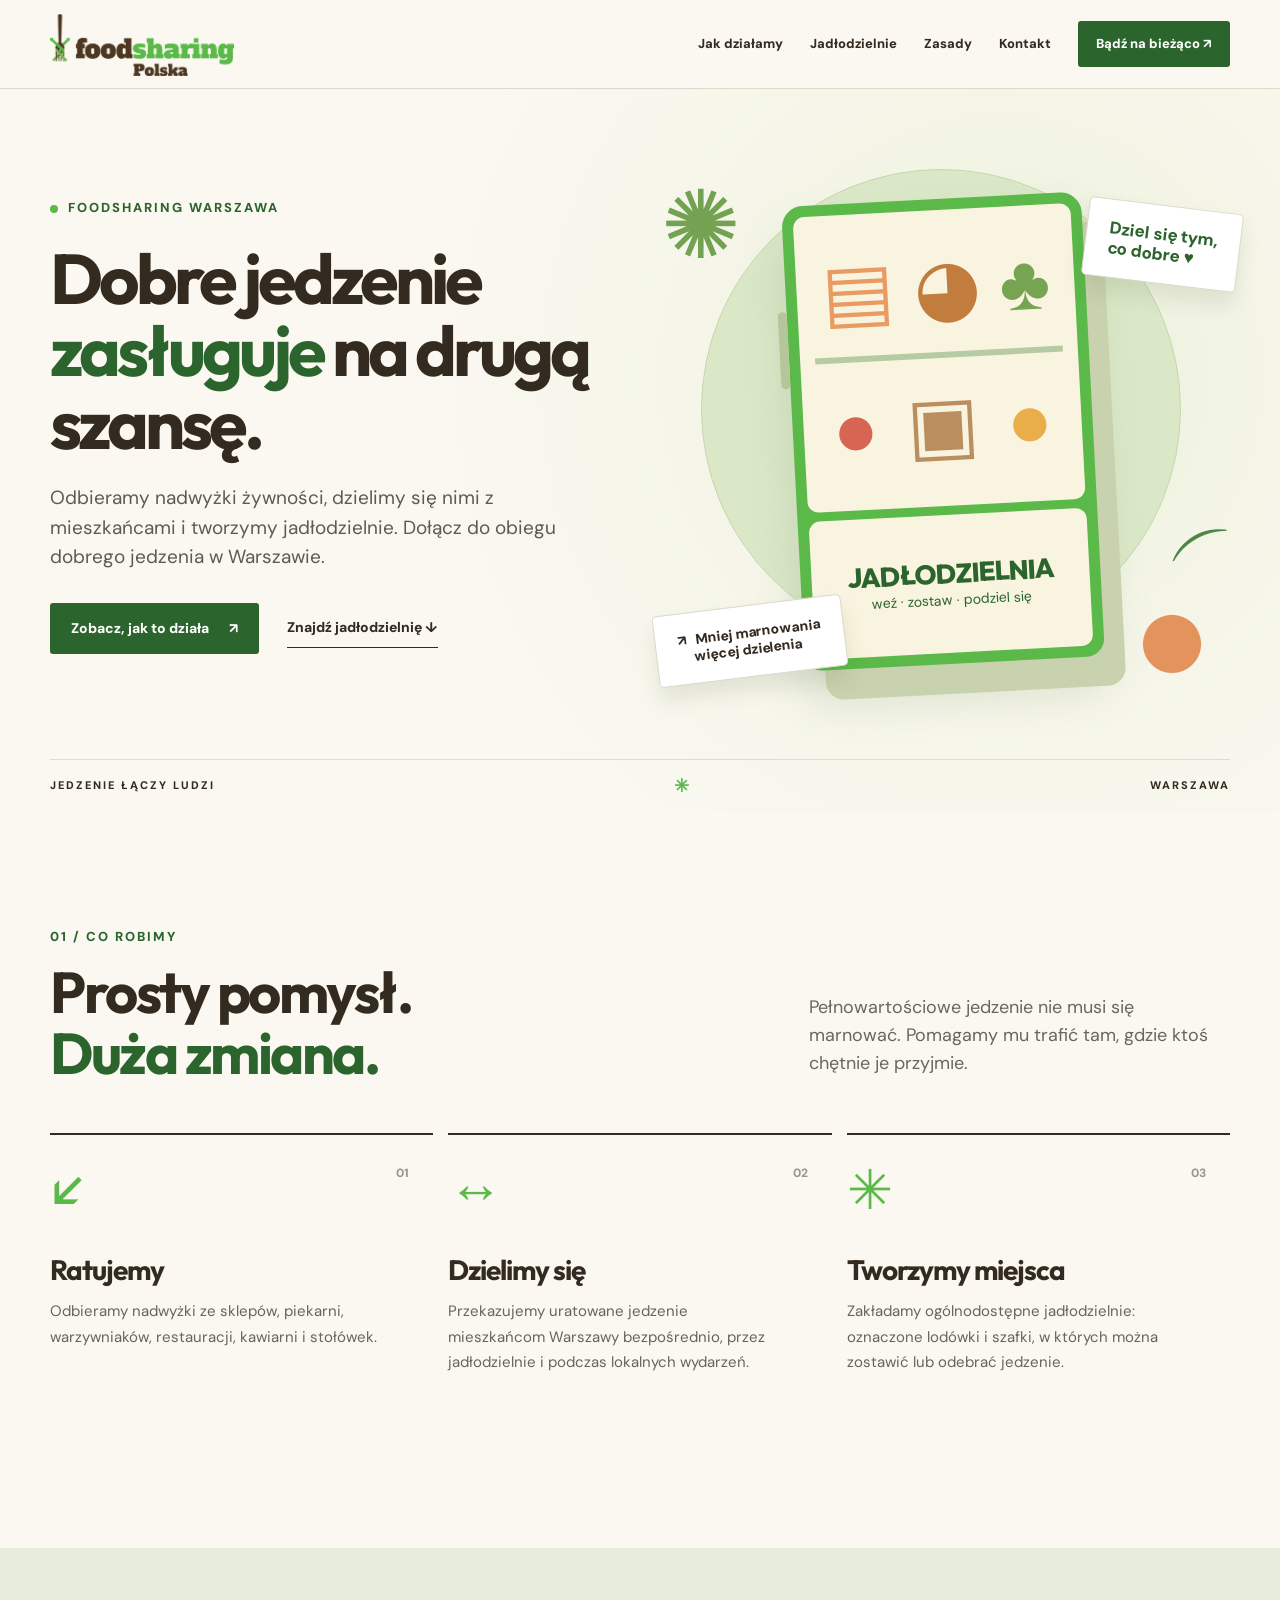
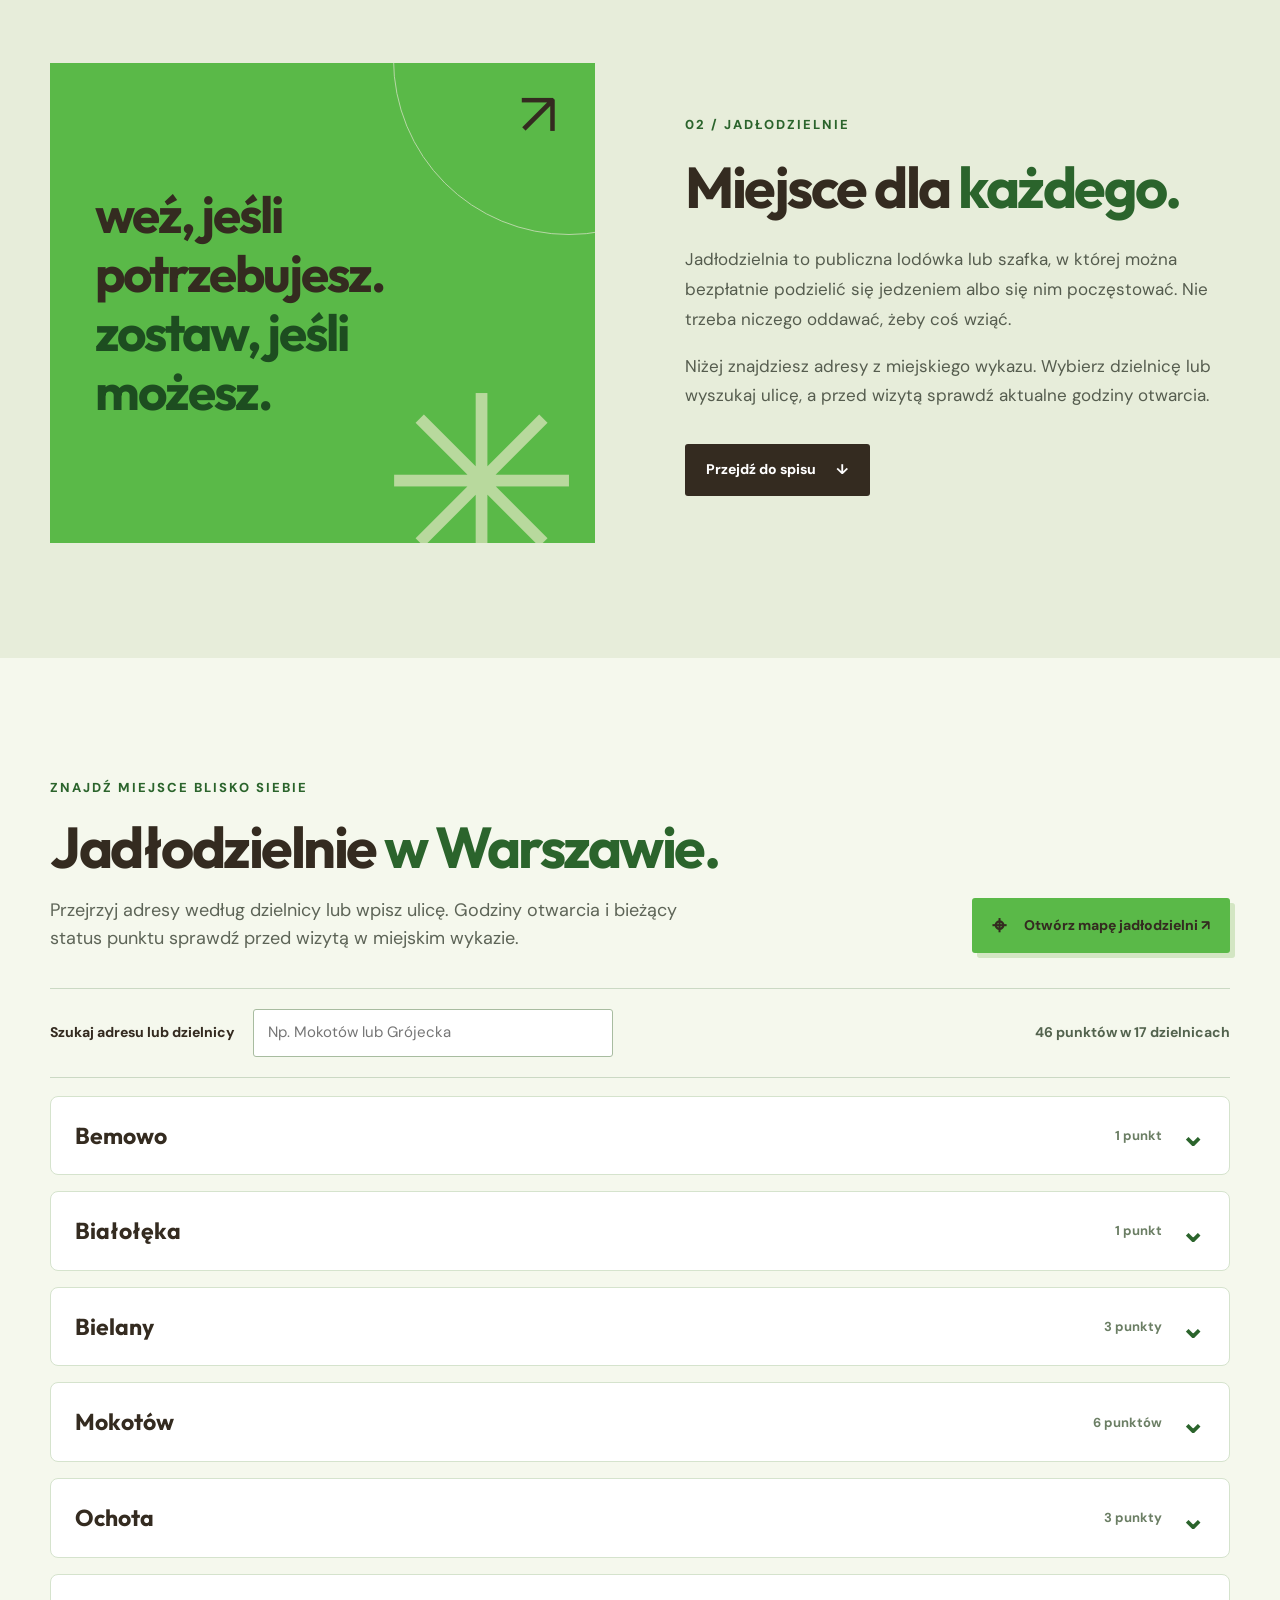
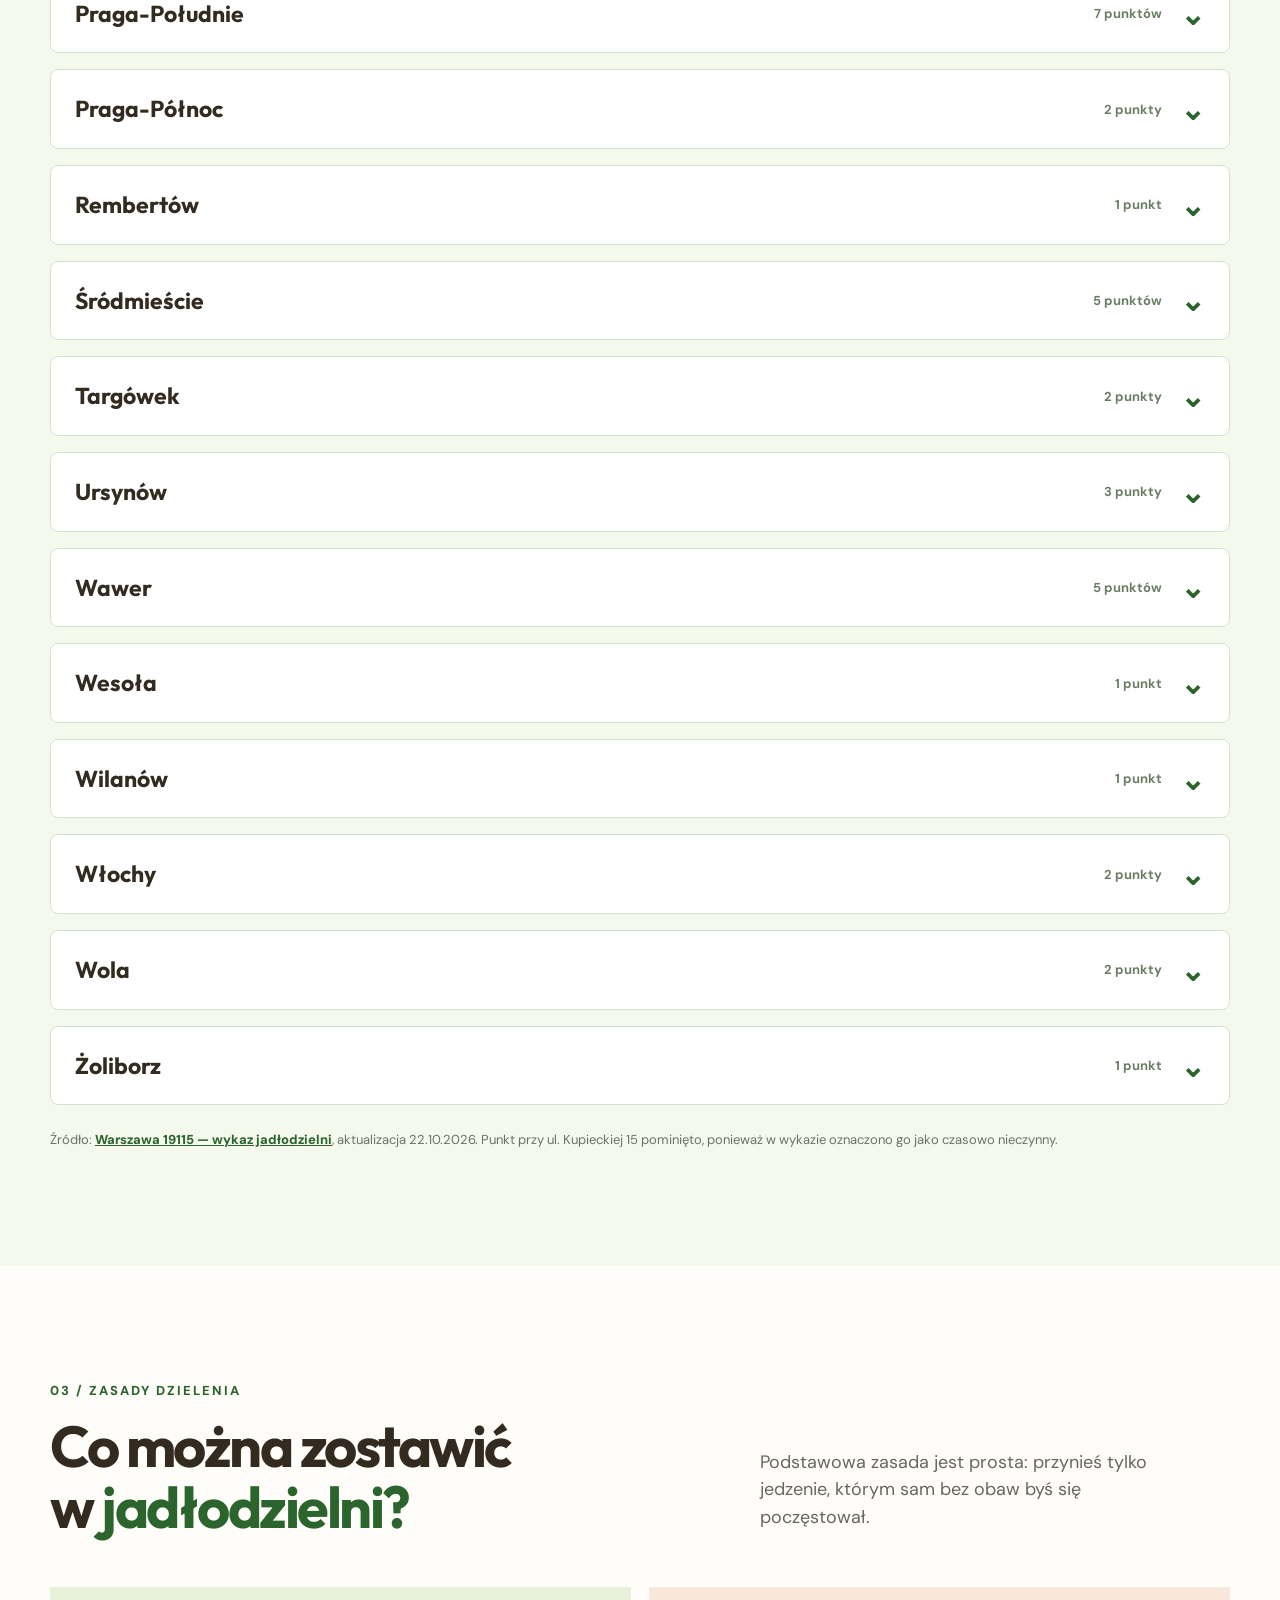
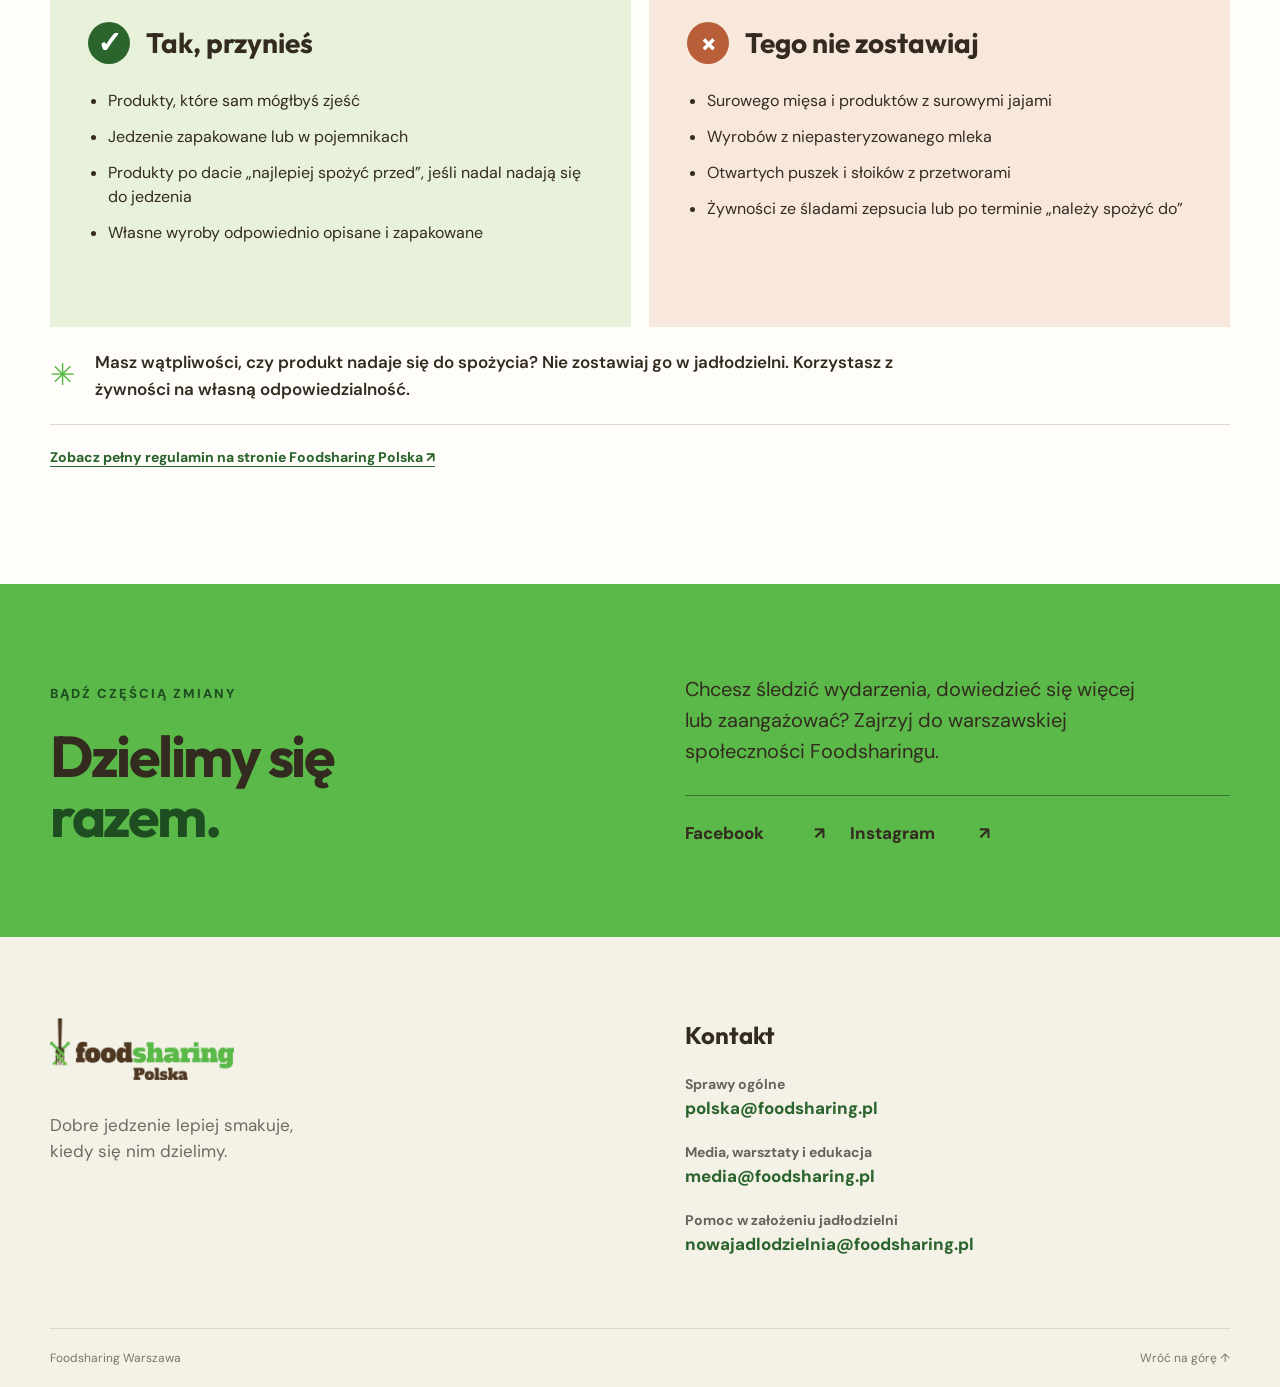
==== index.html @ d9046ffa "Link to foodsharing-only city map" ====
<!doctype html>
<html lang="pl">
<head>
  <meta charset="utf-8">
  <meta name="viewport" content="width=device-width, initial-scale=1">
  <meta name="theme-color" content="#faf8f1">
  <meta name="description" content="Foodsharing Warszawa — dzielimy się dobrym jedzeniem, ratujemy nadwyżki i tworzymy jadłodzielnie.">
  <title>Foodsharing Warszawa — dziel się jedzeniem</title>
  <link rel="icon" href="assets/foodsharing-polska.png" type="image/png">
  <link rel="stylesheet" href="styles.css">
  <script src="script.js" defer></script>
</head>
<body>
  <a class="skip" href="#main">Przejdź do treści</a>
  <header class="header" id="top"><div class="wrap header-inner">
    <a href="#top" class="brand" aria-label="Foodsharing Warszawa — początek strony"><img src="assets/foodsharing-polska.png" alt="Foodsharing Polska" width="184" height="63"></a>
    <button class="menu-toggle" aria-label="Otwórz menu" aria-controls="main-nav" aria-expanded="false"><span></span><span></span><span></span></button>
    <nav class="nav" id="main-nav" aria-label="Menu główne"><a href="#jak-dzialamy">Jak działamy</a><a href="#lista-jadlodzielni">Jadłodzielnie</a><a href="#zasady">Zasady</a><a href="#kontakt">Kontakt</a><a class="nav-social" href="https://www.facebook.com/FoodsharingWarszawa" target="_blank" rel="noopener noreferrer">Bądź na bieżąco ↗</a></nav>
  </div></header>
  <main id="main">
    <section class="hero"><div class="wrap hero-grid"><div class="hero-copy"><span class="eyebrow"><span class="dot"></span> Foodsharing Warszawa</span><h1>Dobre jedzenie <em>zasługuje</em> na drugą szansę.</h1><p>Odbieramy nadwyżki żywności, dzielimy się nimi z mieszkańcami i tworzymy jadłodzielnie. Dołącz do obiegu dobrego jedzenia w Warszawie.</p><div class="actions"><a class="btn btn-primary" href="#jak-dzialamy">Zobacz, jak to działa <span>↗</span></a><a class="text-link" href="#lista-jadlodzielni">Znajdź jadłodzielnię ↓</a></div></div>
      <div class="hero-visual" aria-hidden="true"><div class="halo"></div><div class="food apple">●<span>⌒</span></div><div class="food leaf">✺</div><div class="fridge"><div class="fridge-top"><div class="fridge-shelf"><span class="jar">▤</span><span class="bread">◕</span><span class="greens">♣</span></div><div class="fridge-shelf"><span class="fruit">●</span><span class="box">▣</span><span class="fruit orange">●</span></div></div><div class="fridge-bottom"><strong>JADŁODZIELNIA</strong><span>weź · zostaw · podziel się</span></div></div><div class="note note-one">Dziel się tym,<br>co dobre ♥</div><div class="note note-two">↗ &nbsp; Mniej marnowania<br>&nbsp;&nbsp;&nbsp;&nbsp; więcej dzielenia</div></div></div><div class="wrap hero-bar"><span>Jedzenie łączy ludzi</span><span>✳</span><span>Warszawa</span></div></section>

    <section class="section how" id="jak-dzialamy"><div class="wrap"><div class="section-intro"><span class="label">01 / Co robimy</span><h2>Prosty pomysł.<br><em>Duża zmiana.</em></h2><p>Pełnowartościowe jedzenie nie musi się marnować. Pomagamy mu trafić tam, gdzie ktoś chętnie je przyjmie.</p></div><div class="steps"><article class="step"><span class="step-symbol">↙</span><span class="step-index">01</span><h3>Ratujemy</h3><p>Odbieramy nadwyżki ze sklepów, piekarni, warzywniaków, restauracji, kawiarni i stołówek.</p></article><article class="step"><span class="step-symbol">↔</span><span class="step-index">02</span><h3>Dzielimy się</h3><p>Przekazujemy uratowane jedzenie mieszkańcom Warszawy bezpośrednio, przez jadłodzielnie i podczas lokalnych wydarzeń.</p></article><article class="step"><span class="step-symbol">✳</span><span class="step-index">03</span><h3>Tworzymy miejsca</h3><p>Zakładamy ogólnodostępne jadłodzielnie: oznaczone lodówki i szafki, w których można zostawić lub odebrać jedzenie.</p></article></div></div></section>

    <section class="section places" id="jadlodzielnie"><div class="wrap places-grid"><div class="places-art"><span class="places-arrow">↗</span><strong>weź, jeśli<br>potrzebujesz.<br><em>zostaw, jeśli<br>możesz.</em></strong><span class="places-star">✳</span></div><div class="places-copy"><span class="label">02 / Jadłodzielnie</span><h2>Miejsce dla <em>każdego.</em></h2><p>Jadłodzielnia to publiczna lodówka lub szafka, w której można bezpłatnie podzielić się jedzeniem albo się nim poczęstować. Nie trzeba niczego oddawać, żeby coś wziąć.</p><p>Niżej znajdziesz adresy z miejskiego wykazu. Wybierz dzielnicę lub wyszukaj ulicę, a przed wizytą sprawdź aktualne godziny otwarcia.</p><a class="btn btn-dark" href="#lista-jadlodzielni">Przejdź do spisu <span>↓</span></a></div></div></section>

    <section class="section directory" id="lista-jadlodzielni" aria-labelledby="directory-title"><div class="wrap">
      <div class="directory-header"><div><span class="label">Znajdź miejsce blisko siebie</span><h2 id="directory-title">Jadłodzielnie <em>w Warszawie.</em></h2><p>Przejrzyj adresy według dzielnicy lub wpisz ulicę. Godziny otwarcia i bieżący status punktu sprawdź przed wizytą w miejskim wykazie.</p></div><a class="map-button" href="https://mapa.um.warszawa.pl/mapa/7848b568-32c7-4ee6-97d4-949eebce00ff?p=true" target="_blank" rel="noopener noreferrer"><span aria-hidden="true">⌖</span> Otwórz mapę jadłodzielni ↗</a></div>
      <div class="directory-controls"><label for="place-search">Szukaj adresu lub dzielnicy</label><input id="place-search" type="search" placeholder="Np. Mokotów lub Grójecka" autocomplete="off"><span id="place-count" role="status">46 punktów w 17 dzielnicach</span></div>
      <div class="districts"><details class="district" data-district="Bemowo"><summary><span>Bemowo</span><span class="district-count">1 punkt</span><span class="district-chevron" aria-hidden="true">⌄</span></summary><ul class="address-list"><li class="address-item" data-search="bemowo ul. rozłogi 18"><span>ul. Rozłogi 18</span><a href="https://www.google.com/maps/search/?api=1&amp;query=ul.%20Roz%C5%82ogi%2018%2C%20Warszawa" target="_blank" rel="noopener noreferrer" aria-label="Pokaż w mapach: ul. Rozłogi 18, Warszawa">Trasa ↗</a></li></ul></details><details class="district" data-district="Białołęka"><summary><span>Białołęka</span><span class="district-count">1 punkt</span><span class="district-chevron" aria-hidden="true">⌄</span></summary><ul class="address-list"><li class="address-item" data-search="białołęka ul. porajów 1"><span>ul. Porajów 1</span><a href="https://www.google.com/maps/search/?api=1&amp;query=ul.%20Poraj%C3%B3w%201%2C%20Warszawa" target="_blank" rel="noopener noreferrer" aria-label="Pokaż w mapach: ul. Porajów 1, Warszawa">Trasa ↗</a></li></ul></details><details class="district" data-district="Bielany"><summary><span>Bielany</span><span class="district-count">3 punkty</span><span class="district-chevron" aria-hidden="true">⌄</span></summary><ul class="address-list"><li class="address-item" data-search="bielany ul. s. przybyszewskiego 80/82"><span>ul. S. Przybyszewskiego 80/82</span><a href="https://www.google.com/maps/search/?api=1&amp;query=ul.%20S.%20Przybyszewskiego%2080/82%2C%20Warszawa" target="_blank" rel="noopener noreferrer" aria-label="Pokaż w mapach: ul. S. Przybyszewskiego 80/82, Warszawa">Trasa ↗</a></li><li class="address-item" data-search="bielany ul. j. conrada 6"><span>ul. J. Conrada 6</span><a href="https://www.google.com/maps/search/?api=1&amp;query=ul.%20J.%20Conrada%206%2C%20Warszawa" target="_blank" rel="noopener noreferrer" aria-label="Pokaż w mapach: ul. J. Conrada 6, Warszawa">Trasa ↗</a></li><li class="address-item" data-search="bielany ul. wolumen 3"><span>ul. Wolumen 3</span><a href="https://www.google.com/maps/search/?api=1&amp;query=ul.%20Wolumen%203%2C%20Warszawa" target="_blank" rel="noopener noreferrer" aria-label="Pokaż w mapach: ul. Wolumen 3, Warszawa">Trasa ↗</a></li></ul></details><details class="district" data-district="Mokotów"><summary><span>Mokotów</span><span class="district-count">6 punktów</span><span class="district-chevron" aria-hidden="true">⌄</span></summary><ul class="address-list"><li class="address-item" data-search="mokotów ul. j.p. woronicza 44a"><span>ul. J.P. Woronicza 44a</span><a href="https://www.google.com/maps/search/?api=1&amp;query=ul.%20J.P.%20Woronicza%2044a%2C%20Warszawa" target="_blank" rel="noopener noreferrer" aria-label="Pokaż w mapach: ul. J.P. Woronicza 44a, Warszawa">Trasa ↗</a></li><li class="address-item" data-search="mokotów al. lotników 1"><span>Al. Lotników 1</span><a href="https://www.google.com/maps/search/?api=1&amp;query=Al.%20Lotnik%C3%B3w%201%2C%20Warszawa" target="_blank" rel="noopener noreferrer" aria-label="Pokaż w mapach: Al. Lotników 1, Warszawa">Trasa ↗</a></li><li class="address-item" data-search="mokotów ul. czarnomorska 11"><span>ul. Czarnomorska 11</span><a href="https://www.google.com/maps/search/?api=1&amp;query=ul.%20Czarnomorska%2011%2C%20Warszawa" target="_blank" rel="noopener noreferrer" aria-label="Pokaż w mapach: ul. Czarnomorska 11, Warszawa">Trasa ↗</a></li><li class="address-item" data-search="mokotów ul. barcelońska 1"><span>ul. Barcelońska 1</span><a href="https://www.google.com/maps/search/?api=1&amp;query=ul.%20Barcelo%C5%84ska%201%2C%20Warszawa" target="_blank" rel="noopener noreferrer" aria-label="Pokaż w mapach: ul. Barcelońska 1, Warszawa">Trasa ↗</a></li><li class="address-item" data-search="mokotów ul. puławska 20 / narbutta 2"><span>ul. Puławska 20 / Narbutta 2</span><a href="https://www.google.com/maps/search/?api=1&amp;query=ul.%20Pu%C5%82awska%2020%20/%20Narbutta%202%2C%20Warszawa" target="_blank" rel="noopener noreferrer" aria-label="Pokaż w mapach: ul. Puławska 20 / Narbutta 2, Warszawa">Trasa ↗</a></li><li class="address-item" data-search="mokotów ul. czerniakowska 73/79"><span>ul. Czerniakowska 73/79</span><a href="https://www.google.com/maps/search/?api=1&amp;query=ul.%20Czerniakowska%2073/79%2C%20Warszawa" target="_blank" rel="noopener noreferrer" aria-label="Pokaż w mapach: ul. Czerniakowska 73/79, Warszawa">Trasa ↗</a></li></ul></details><details class="district" data-district="Ochota"><summary><span>Ochota</span><span class="district-count">3 punkty</span><span class="district-chevron" aria-hidden="true">⌄</span></summary><ul class="address-list"><li class="address-item" data-search="ochota ul. powstańców wielkopolskich 17"><span>ul. Powstańców Wielkopolskich 17</span><a href="https://www.google.com/maps/search/?api=1&amp;query=ul.%20Powsta%C5%84c%C3%B3w%20Wielkopolskich%2017%2C%20Warszawa" target="_blank" rel="noopener noreferrer" aria-label="Pokaż w mapach: ul. Powstańców Wielkopolskich 17, Warszawa">Trasa ↗</a></li><li class="address-item" data-search="ochota ul. grójecka 97"><span>ul. Grójecka 97</span><a href="https://www.google.com/maps/search/?api=1&amp;query=ul.%20Gr%C3%B3jecka%2097%2C%20Warszawa" target="_blank" rel="noopener noreferrer" aria-label="Pokaż w mapach: ul. Grójecka 97, Warszawa">Trasa ↗</a></li><li class="address-item" data-search="ochota ul. banacha 2d"><span>ul. Banacha 2D</span><a href="https://www.google.com/maps/search/?api=1&amp;query=ul.%20Banacha%202D%2C%20Warszawa" target="_blank" rel="noopener noreferrer" aria-label="Pokaż w mapach: ul. Banacha 2D, Warszawa">Trasa ↗</a></li></ul></details><details class="district" data-district="Praga-Południe"><summary><span>Praga-Południe</span><span class="district-count">7 punktów</span><span class="district-chevron" aria-hidden="true">⌄</span></summary><ul class="address-list"><li class="address-item" data-search="praga-południe ul. zakopiańska 21"><span>ul. Zakopiańska 21</span><a href="https://www.google.com/maps/search/?api=1&amp;query=ul.%20Zakopia%C5%84ska%2021%2C%20Warszawa" target="_blank" rel="noopener noreferrer" aria-label="Pokaż w mapach: ul. Zakopiańska 21, Warszawa">Trasa ↗</a></li><li class="address-item" data-search="praga-południe ul. m. paca 40"><span>ul. M. Paca 40</span><a href="https://www.google.com/maps/search/?api=1&amp;query=ul.%20M.%20Paca%2040%2C%20Warszawa" target="_blank" rel="noopener noreferrer" aria-label="Pokaż w mapach: ul. M. Paca 40, Warszawa">Trasa ↗</a></li><li class="address-item" data-search="praga-południe ul. wiatraczna 11"><span>ul. Wiatraczna 11</span><a href="https://www.google.com/maps/search/?api=1&amp;query=ul.%20Wiatraczna%2011%2C%20Warszawa" target="_blank" rel="noopener noreferrer" aria-label="Pokaż w mapach: ul. Wiatraczna 11, Warszawa">Trasa ↗</a></li><li class="address-item" data-search="praga-południe ul. berezyńska 27"><span>ul. Berezyńska 27</span><a href="https://www.google.com/maps/search/?api=1&amp;query=ul.%20Berezy%C5%84ska%2027%2C%20Warszawa" target="_blank" rel="noopener noreferrer" aria-label="Pokaż w mapach: ul. Berezyńska 27, Warszawa">Trasa ↗</a></li><li class="address-item" data-search="praga-południe ul. chodakowska 19/31"><span>ul. Chodakowska 19/31</span><a href="https://www.google.com/maps/search/?api=1&amp;query=ul.%20Chodakowska%2019/31%2C%20Warszawa" target="_blank" rel="noopener noreferrer" aria-label="Pokaż w mapach: ul. Chodakowska 19/31, Warszawa">Trasa ↗</a></li><li class="address-item" data-search="praga-południe ul. osowska 81"><span>ul. Osowska 81</span><a href="https://www.google.com/maps/search/?api=1&amp;query=ul.%20Osowska%2081%2C%20Warszawa" target="_blank" rel="noopener noreferrer" aria-label="Pokaż w mapach: ul. Osowska 81, Warszawa">Trasa ↗</a></li><li class="address-item" data-search="praga-południe ul. siennicka 26"><span>ul. Siennicka 26</span><a href="https://www.google.com/maps/search/?api=1&amp;query=ul.%20Siennicka%2026%2C%20Warszawa" target="_blank" rel="noopener noreferrer" aria-label="Pokaż w mapach: ul. Siennicka 26, Warszawa">Trasa ↗</a></li></ul></details><details class="district" data-district="Praga-Północ"><summary><span>Praga-Północ</span><span class="district-count">2 punkty</span><span class="district-chevron" aria-hidden="true">⌄</span></summary><ul class="address-list"><li class="address-item" data-search="praga-północ ul. szwedzka 4"><span>ul. Szwedzka 4</span><a href="https://www.google.com/maps/search/?api=1&amp;query=ul.%20Szwedzka%204%2C%20Warszawa" target="_blank" rel="noopener noreferrer" aria-label="Pokaż w mapach: ul. Szwedzka 4, Warszawa">Trasa ↗</a></li><li class="address-item" data-search="praga-północ ul. j. sierakowskiego 4"><span>ul. J. Sierakowskiego 4</span><a href="https://www.google.com/maps/search/?api=1&amp;query=ul.%20J.%20Sierakowskiego%204%2C%20Warszawa" target="_blank" rel="noopener noreferrer" aria-label="Pokaż w mapach: ul. J. Sierakowskiego 4, Warszawa">Trasa ↗</a></li></ul></details><details class="district" data-district="Rembertów"><summary><span>Rembertów</span><span class="district-count">1 punkt</span><span class="district-chevron" aria-hidden="true">⌄</span></summary><ul class="address-list"><li class="address-item" data-search="rembertów ul. plutonowych 10"><span>ul. Plutonowych 10</span><a href="https://www.google.com/maps/search/?api=1&amp;query=ul.%20Plutonowych%2010%2C%20Warszawa" target="_blank" rel="noopener noreferrer" aria-label="Pokaż w mapach: ul. Plutonowych 10, Warszawa">Trasa ↗</a></li></ul></details><details class="district" data-district="Śródmieście"><summary><span>Śródmieście</span><span class="district-count">5 punktów</span><span class="district-chevron" aria-hidden="true">⌄</span></summary><ul class="address-list"><li class="address-item" data-search="śródmieście ul. twarda 1"><span>ul. Twarda 1</span><a href="https://www.google.com/maps/search/?api=1&amp;query=ul.%20Twarda%201%2C%20Warszawa" target="_blank" rel="noopener noreferrer" aria-label="Pokaż w mapach: ul. Twarda 1, Warszawa">Trasa ↗</a></li><li class="address-item" data-search="śródmieście ul. karowa 18"><span>ul. Karowa 18</span><a href="https://www.google.com/maps/search/?api=1&amp;query=ul.%20Karowa%2018%2C%20Warszawa" target="_blank" rel="noopener noreferrer" aria-label="Pokaż w mapach: ul. Karowa 18, Warszawa">Trasa ↗</a></li><li class="address-item" data-search="śródmieście ul. tamka 4a"><span>ul. Tamka 4a</span><a href="https://www.google.com/maps/search/?api=1&amp;query=ul.%20Tamka%204a%2C%20Warszawa" target="_blank" rel="noopener noreferrer" aria-label="Pokaż w mapach: ul. Tamka 4a, Warszawa">Trasa ↗</a></li><li class="address-item" data-search="śródmieście ul. jazdów 3/17"><span>ul. Jazdów 3/17</span><a href="https://www.google.com/maps/search/?api=1&amp;query=ul.%20Jazd%C3%B3w%203/17%2C%20Warszawa" target="_blank" rel="noopener noreferrer" aria-label="Pokaż w mapach: ul. Jazdów 3/17, Warszawa">Trasa ↗</a></li><li class="address-item" data-search="śródmieście al. jana pawła ii 36"><span>Al. Jana Pawła II 36</span><a href="https://www.google.com/maps/search/?api=1&amp;query=Al.%20Jana%20Paw%C5%82a%20II%2036%2C%20Warszawa" target="_blank" rel="noopener noreferrer" aria-label="Pokaż w mapach: Al. Jana Pawła II 36, Warszawa">Trasa ↗</a></li></ul></details><details class="district" data-district="Targówek"><summary><span>Targówek</span><span class="district-count">2 punkty</span><span class="district-chevron" aria-hidden="true">⌄</span></summary><ul class="address-list"><li class="address-item" data-search="targówek ul. wincentego 85"><span>ul. Wincentego 85</span><a href="https://www.google.com/maps/search/?api=1&amp;query=ul.%20Wincentego%2085%2C%20Warszawa" target="_blank" rel="noopener noreferrer" aria-label="Pokaż w mapach: ul. Wincentego 85, Warszawa">Trasa ↗</a></li><li class="address-item" data-search="targówek ul. węgrowska 2"><span>ul. Węgrowska 2</span><a href="https://www.google.com/maps/search/?api=1&amp;query=ul.%20W%C4%99growska%202%2C%20Warszawa" target="_blank" rel="noopener noreferrer" aria-label="Pokaż w mapach: ul. Węgrowska 2, Warszawa">Trasa ↗</a></li></ul></details><details class="district" data-district="Ursynów"><summary><span>Ursynów</span><span class="district-count">3 punkty</span><span class="district-chevron" aria-hidden="true">⌄</span></summary><ul class="address-list"><li class="address-item" data-search="ursynów al. komisji edukacji narodowej 61"><span>Al. Komisji Edukacji Narodowej 61</span><a href="https://www.google.com/maps/search/?api=1&amp;query=Al.%20Komisji%20Edukacji%20Narodowej%2061%2C%20Warszawa" target="_blank" rel="noopener noreferrer" aria-label="Pokaż w mapach: Al. Komisji Edukacji Narodowej 61, Warszawa">Trasa ↗</a></li><li class="address-item" data-search="ursynów ul. kłobucka 14"><span>ul. Kłobucka 14</span><a href="https://www.google.com/maps/search/?api=1&amp;query=ul.%20K%C5%82obucka%2014%2C%20Warszawa" target="_blank" rel="noopener noreferrer" aria-label="Pokaż w mapach: ul. Kłobucka 14, Warszawa">Trasa ↗</a></li><li class="address-item" data-search="ursynów ul. nugat 4"><span>ul. Nugat 4</span><a href="https://www.google.com/maps/search/?api=1&amp;query=ul.%20Nugat%204%2C%20Warszawa" target="_blank" rel="noopener noreferrer" aria-label="Pokaż w mapach: ul. Nugat 4, Warszawa">Trasa ↗</a></li></ul></details><details class="district" data-district="Wawer"><summary><span>Wawer</span><span class="district-count">5 punktów</span><span class="district-chevron" aria-hidden="true">⌄</span></summary><ul class="address-list"><li class="address-item" data-search="wawer ul. izbicka 7"><span>ul. Izbicka 7</span><a href="https://www.google.com/maps/search/?api=1&amp;query=ul.%20Izbicka%207%2C%20Warszawa" target="_blank" rel="noopener noreferrer" aria-label="Pokaż w mapach: ul. Izbicka 7, Warszawa">Trasa ↗</a></li><li class="address-item" data-search="wawer ul. trocinowa 1"><span>ul. Trocinowa 1</span><a href="https://www.google.com/maps/search/?api=1&amp;query=ul.%20Trocinowa%201%2C%20Warszawa" target="_blank" rel="noopener noreferrer" aria-label="Pokaż w mapach: ul. Trocinowa 1, Warszawa">Trasa ↗</a></li><li class="address-item" data-search="wawer ul. korkowa 119/123"><span>ul. Korkowa 119/123</span><a href="https://www.google.com/maps/search/?api=1&amp;query=ul.%20Korkowa%20119/123%2C%20Warszawa" target="_blank" rel="noopener noreferrer" aria-label="Pokaż w mapach: ul. Korkowa 119/123, Warszawa">Trasa ↗</a></li><li class="address-item" data-search="wawer ul. pożaryskiego 10"><span>ul. Pożaryskiego 10</span><a href="https://www.google.com/maps/search/?api=1&amp;query=ul.%20Po%C5%BCaryskiego%2010%2C%20Warszawa" target="_blank" rel="noopener noreferrer" aria-label="Pokaż w mapach: ul. Pożaryskiego 10, Warszawa">Trasa ↗</a></li><li class="address-item" data-search="wawer ul. żegańska 1"><span>ul. Żegańska 1</span><a href="https://www.google.com/maps/search/?api=1&amp;query=ul.%20%C5%BBega%C5%84ska%201%2C%20Warszawa" target="_blank" rel="noopener noreferrer" aria-label="Pokaż w mapach: ul. Żegańska 1, Warszawa">Trasa ↗</a></li></ul></details><details class="district" data-district="Wesoła"><summary><span>Wesoła</span><span class="district-count">1 punkt</span><span class="district-chevron" aria-hidden="true">⌄</span></summary><ul class="address-list"><li class="address-item" data-search="wesoła ul. orzechowa 1"><span>ul. Orzechowa 1</span><a href="https://www.google.com/maps/search/?api=1&amp;query=ul.%20Orzechowa%201%2C%20Warszawa" target="_blank" rel="noopener noreferrer" aria-label="Pokaż w mapach: ul. Orzechowa 1, Warszawa">Trasa ↗</a></li></ul></details><details class="district" data-district="Wilanów"><summary><span>Wilanów</span><span class="district-count">1 punkt</span><span class="district-chevron" aria-hidden="true">⌄</span></summary><ul class="address-list"><li class="address-item" data-search="wilanów ul. wiertnicza 33"><span>ul. Wiertnicza 33</span><a href="https://www.google.com/maps/search/?api=1&amp;query=ul.%20Wiertnicza%2033%2C%20Warszawa" target="_blank" rel="noopener noreferrer" aria-label="Pokaż w mapach: ul. Wiertnicza 33, Warszawa">Trasa ↗</a></li></ul></details><details class="district" data-district="Włochy"><summary><span>Włochy</span><span class="district-count">2 punkty</span><span class="district-chevron" aria-hidden="true">⌄</span></summary><ul class="address-list"><li class="address-item" data-search="włochy al. krakowska 257"><span>Al. Krakowska 257</span><a href="https://www.google.com/maps/search/?api=1&amp;query=Al.%20Krakowska%20257%2C%20Warszawa" target="_blank" rel="noopener noreferrer" aria-label="Pokaż w mapach: Al. Krakowska 257, Warszawa">Trasa ↗</a></li><li class="address-item" data-search="włochy ul. rejonowa 6/8"><span>ul. Rejonowa 6/8</span><a href="https://www.google.com/maps/search/?api=1&amp;query=ul.%20Rejonowa%206/8%2C%20Warszawa" target="_blank" rel="noopener noreferrer" aria-label="Pokaż w mapach: ul. Rejonowa 6/8, Warszawa">Trasa ↗</a></li></ul></details><details class="district" data-district="Wola"><summary><span>Wola</span><span class="district-count">2 punkty</span><span class="district-chevron" aria-hidden="true">⌄</span></summary><ul class="address-list"><li class="address-item" data-search="wola ul. kolska 2/4"><span>ul. Kolska 2/4</span><a href="https://www.google.com/maps/search/?api=1&amp;query=ul.%20Kolska%202/4%2C%20Warszawa" target="_blank" rel="noopener noreferrer" aria-label="Pokaż w mapach: ul. Kolska 2/4, Warszawa">Trasa ↗</a></li><li class="address-item" data-search="wola ul. działdowska 6"><span>ul. Działdowska 6</span><a href="https://www.google.com/maps/search/?api=1&amp;query=ul.%20Dzia%C5%82dowska%206%2C%20Warszawa" target="_blank" rel="noopener noreferrer" aria-label="Pokaż w mapach: ul. Działdowska 6, Warszawa">Trasa ↗</a></li></ul></details><details class="district" data-district="Żoliborz"><summary><span>Żoliborz</span><span class="district-count">1 punkt</span><span class="district-chevron" aria-hidden="true">⌄</span></summary><ul class="address-list"><li class="address-item" data-search="żoliborz ul. j. słowackiego 6/8"><span>ul. J. Słowackiego 6/8</span><a href="https://www.google.com/maps/search/?api=1&amp;query=ul.%20J.%20S%C5%82owackiego%206/8%2C%20Warszawa" target="_blank" rel="noopener noreferrer" aria-label="Pokaż w mapach: ul. J. Słowackiego 6/8, Warszawa">Trasa ↗</a></li></ul></details></div>
      <p class="directory-source">Źródło: <a href="https://warszawa19115.pl/web/guest/-/jadlodzielnie" target="_blank" rel="noopener noreferrer">Warszawa 19115 — wykaz jadłodzielni</a>, aktualizacja 22.10.2026. Punkt przy ul. Kupieckiej 15 pominięto, ponieważ w wykazie oznaczono go jako czasowo nieczynny.</p>
    </div></section>

    <section class="section rules" id="zasady"><div class="wrap"><div class="section-intro"><span class="label">03 / Zasady dzielenia</span><h2>Co można zostawić<br>w <em>jadłodzielni?</em></h2><p>Podstawowa zasada jest prosta: przynieś tylko jedzenie, którym sam bez obaw byś się poczęstował.</p></div><div class="rule-grid"><div class="rule-card yes"><div class="rule-title"><span>✓</span><h3>Tak, przynieś</h3></div><ul><li>Produkty, które sam mógłbyś zjeść</li><li>Jedzenie zapakowane lub w pojemnikach</li><li>Produkty po dacie „najlepiej spożyć przed”, jeśli nadal nadają się do jedzenia</li><li>Własne wyroby odpowiednio opisane i zapakowane</li></ul></div><div class="rule-card no"><div class="rule-title"><span>×</span><h3>Tego nie zostawiaj</h3></div><ul><li>Surowego mięsa i produktów z surowymi jajami</li><li>Wyrobów z niepasteryzowanego mleka</li><li>Otwartych puszek i słoików z przetworami</li><li>Żywności ze śladami zepsucia lub po terminie „należy spożyć do”</li></ul></div></div><div class="rule-note"><span>✳</span><p>Masz wątpliwości, czy produkt nadaje się do spożycia? Nie zostawiaj go w jadłodzielni. Korzystasz z żywności na własną odpowiedzialność.</p></div><a class="regulation-link" href="https://www.foodsharing.pl/wp-content/uploads/2025/08/foodsharing-regulamin-A0-1189-x-841-px-poziom-1.png" target="_blank" rel="noopener noreferrer">Zobacz pełny regulamin na stronie Foodsharing Polska ↗</a></div></section>

    <section class="join"><div class="wrap join-grid"><div><span class="label">Bądź częścią zmiany</span><h2>Dzielimy się<br><em>razem.</em></h2></div><div><p>Chcesz śledzić wydarzenia, dowiedzieć się więcej lub zaangażować? Zajrzyj do warszawskiej społeczności Foodsharingu.</p><div class="join-links"><a href="https://www.facebook.com/FoodsharingWarszawa" target="_blank" rel="noopener noreferrer">Facebook <span>↗</span></a><a href="https://www.instagram.com/foodsharing.warszawa/" target="_blank" rel="noopener noreferrer">Instagram <span>↗</span></a></div></div></div></section>
  </main>
  <footer class="footer" id="kontakt"><div class="wrap footer-grid"><div><a href="#top" class="brand" aria-label="Foodsharing Warszawa — wróć na górę"><img src="assets/foodsharing-polska.png" alt="Foodsharing Polska" width="184" height="63"></a><p>Dobre jedzenie lepiej smakuje, kiedy się nim dzielimy.</p></div><div class="contact"><h2>Kontakt</h2><p>Sprawy ogólne<br><a href="mailto:polska@foodsharing.pl">polska@foodsharing.pl</a></p><p>Media, warsztaty i edukacja<br><a href="mailto:media@foodsharing.pl">media@foodsharing.pl</a></p><p>Pomoc w założeniu jadłodzielni<br><a href="mailto:nowajadlodzielnia@foodsharing.pl">nowajadlodzielnia@foodsharing.pl</a></p></div></div><div class="wrap footer-bottom"><span>Foodsharing Warszawa</span><a href="#top">Wróć na górę ↑</a></div></footer>
</body>
</html>
---- styles.css ----
@import url('https://fonts.googleapis.com/css2?family=DM+Sans:wght@400;500;600;700;800&family=Outfit:wght@400;500;600;700;800&display=swap');
:root{--cream:#faf8f1;--brown:#342b20;--green:#307a44;--light:#e8f0d7;--line:#dcd9cb;--orange:#e99b61}*{box-sizing:border-box}html{scroll-behavior:smooth}body{margin:0;color:var(--brown);background:var(--cream);font-family:'DM Sans',Arial,sans-serif;font-size:17px;line-height:1.55}a{color:inherit}button{font:inherit}.wrap{width:min(1180px,calc(100% - 48px));margin:auto}.skip{position:absolute;left:12px;top:-60px;background:white;padding:10px;z-index:20}.skip:focus{top:10px}.header{background:var(--cream);border-bottom:1px solid var(--line);position:relative;z-index:10}.header-inner{min-height:88px;display:flex;align-items:center;justify-content:space-between;gap:20px}.brand{display:inline-flex;align-items:center;gap:9px;text-decoration:none;font-family:Outfit,Arial,sans-serif;font-size:27px;line-height:.85;font-weight:800;letter-spacing:-1.7px;white-space:nowrap}.brand-icon{display:grid;place-items:center;width:43px;height:43px;border-radius:50%;background:var(--green);color:white;font-size:32px;line-height:1}.brand-green{color:var(--green)}.brand small{display:block;margin-top:7px;text-align:right;font:800 10px 'DM Sans',sans-serif;letter-spacing:4px;color:var(--brown)}.nav{display:flex;align-items:center;gap:27px}.nav a{text-decoration:none;font-size:13px;font-weight:800}.nav a:hover,.footer a:hover{color:var(--green)}.nav .nav-social{background:var(--green);color:white;padding:13px 18px;border-radius:3px}.nav .nav-social:hover{background:#245c33;color:white}.menu-toggle{display:none}.hero{background:radial-gradient(circle at 78% 40%,#e9efd7 0,#f4f5e7 25%,transparent 53%),var(--cream);overflow:hidden}.hero-grid{display:grid;grid-template-columns:1fr 1fr;align-items:center;min-height:670px;gap:30px}.eyebrow,.label{font-size:13px;font-weight:800;text-transform:uppercase;letter-spacing:2px;color:var(--green)}.eyebrow{display:inline-flex;align-items:center;gap:10px}.dot{width:8px;height:8px;background:var(--green);border-radius:50%}h1,h2,h3,p{margin-top:0}h1,h2,h3{font-family:Outfit,Arial,sans-serif}h1{font-size:clamp(54px,5.5vw,82px);line-height:1.03;letter-spacing:-4px;margin:22px 0 24px;max-width:670px}h1 em,h2 em{font-style:normal;color:var(--green)}.hero-copy>p{font-size:19px;max-width:570px;color:#5d5b50;margin-bottom:31px}.actions{display:flex;align-items:center;gap:28px;flex-wrap:wrap}.btn{display:inline-flex;align-items:center;justify-content:space-between;gap:20px;padding:15px 21px;text-decoration:none;border-radius:3px;font-weight:800;font-size:14px;transition:transform .2s,background .2s}.btn:hover{transform:translateY(-3px)}.btn-primary{background:var(--green);color:white}.btn-primary:hover{background:#245c33}.btn-dark{background:var(--brown);color:white;margin-top:16px}.text-link{font-size:14px;font-weight:800;text-decoration:none;border-bottom:1px solid var(--brown);padding:8px 0}.hero-visual{height:600px;position:relative;display:grid;place-items:center}.halo{position:absolute;width:480px;height:480px;background:#dae8c8;border-radius:50%;top:45px;left:8%;border:1px solid #c6d7ad}.fridge{width:300px;height:465px;background:#317045;border:11px solid #317045;border-radius:21px 21px 18px 18px;box-shadow:20px 30px 0 #c8d2ae,0 30px 45px #7b95683d;position:relative;transform:rotate(-3deg);margin-top:15px}.fridge:before{content:'';position:absolute;left:-20px;top:94px;width:9px;height:77px;background:#b6c69b;border-radius:5px}.fridge-top{height:296px;background:#f9f4df;border-radius:11px;overflow:hidden;padding:14px 15px}.fridge-shelf{height:50%;border-bottom:6px solid #b6cba3;display:flex;align-items:center;justify-content:space-around;font-size:77px;line-height:1}.fridge-shelf:last-child{border:0}.jar{color:var(--orange)}.bread{color:#c17c3e}.greens{color:#77a450}.fruit{color:#d76553}.fruit.orange{color:#e9ad4a}.box{color:#ba8e5f}.fridge-bottom{height:138px;background:#f9f4df;border-radius:11px;margin-top:9px;text-align:center;display:flex;flex-direction:column;align-items:center;justify-content:center;color:var(--green);font-size:14px}.fridge-bottom strong{font:800 27px Outfit,sans-serif;letter-spacing:-1px}.note{position:absolute;z-index:2;background:#fff;border:1px solid var(--line);box-shadow:0 13px 20px #4f5e3820;padding:18px 22px;border-radius:5px;font-weight:800;line-height:1.2;transform:rotate(7deg)}.note-one{right:-10px;top:81px;color:var(--green)}.note-two{left:0;bottom:47px;transform:rotate(-7deg);font-size:14px}.food{position:absolute;z-index:1}.apple{font-size:135px;color:#e5935c;right:3%;bottom:20px;line-height:1}.apple span{position:absolute;font-size:75px;color:#4d8647;left:43px;top:-40px;transform:rotate(-30deg)}.leaf{font-size:95px;color:#73a253;left:1%;top:28px}.hero-bar{border-top:1px solid #d8dfcb;display:flex;justify-content:space-between;text-transform:uppercase;letter-spacing:2px;font-size:11px;font-weight:800;padding:17px 0}.hero-bar span:nth-child(2){font-size:18px;color:var(--green);line-height:1}.section{padding:115px 0}.section-intro{display:grid;grid-template-columns:1.05fr .65fr;column-gap:80px;align-items:end;margin-bottom:50px}.section-intro .label{grid-column:1/-1;margin-bottom:15px}.section-intro h2,.places h2,.join h2{font-size:clamp(44px,4.5vw,68px);line-height:1.05;letter-spacing:-2.5px;margin:0}.section-intro p{margin:0 0 5px;color:#68675e;font-size:18px}.steps{display:grid;grid-template-columns:repeat(3,1fr);gap:15px}.step{border-top:2px solid var(--brown);padding:26px 22px 24px 0;min-height:300px;position:relative}.step-symbol{font-family:Outfit,sans-serif;font-size:55px;display:block;color:var(--green);line-height:1}.step-index{position:absolute;right:24px;top:29px;color:#9a9889;font-size:12px;font-weight:800}.step h3{font-size:28px;letter-spacing:-1px;margin:32px 0 8px}.step p{font-size:15px;line-height:1.7;color:#66655c;max-width:340px}.places{background:#e7edda}.places-grid{display:grid;grid-template-columns:1fr 1fr;gap:90px;align-items:center}.places-art{min-height:480px;background:#358349;color:#fbf8ec;padding:45px;position:relative;display:flex;align-items:center;overflow:hidden}.places-art:before{content:'';position:absolute;width:350px;height:350px;border:1px solid #b7d7a6;border-radius:50%;right:-150px;top:-180px}.places-art strong{position:relative;font:700 clamp(39px,4vw,58px)/1.15 Outfit,sans-serif;letter-spacing:-2px}.places-art strong em{color:#cde79c;font-style:normal}.places-arrow{position:absolute;top:22px;right:38px;font-size:60px;line-height:1}.places-star{position:absolute;bottom:-63px;right:13px;color:#b8d99d;font-size:240px;line-height:1}.places h2{margin:20px 0 28px}.places-copy p{font-size:17px;color:#555c4e;line-height:1.75}.rules{background:#fffdfa}.rules .section-intro{max-width:1100px}.rule-grid{display:grid;grid-template-columns:1fr 1fr;gap:18px}.rule-card{padding:34px 38px 35px;min-height:340px}.yes{background:#e8f1d9}.no{background:#f8e8dc}.rule-title{display:flex;align-items:center;gap:16px;margin-bottom:18px}.rule-title span{height:42px;width:42px;border-radius:50%;display:grid;place-items:center;font-size:30px;font-weight:800;line-height:1}.yes .rule-title span{background:var(--green);color:white}.no .rule-title span{background:#b85e39;color:white}.rule-title h3{font-size:28px;margin:0}.rule-card ul{padding-left:20px;margin:0}.rule-card li{padding:6px 0;font-size:16px;line-height:1.5}.rule-note{display:flex;gap:20px;align-items:center;padding:22px 0;border-bottom:1px solid var(--line)}.rule-note>span{font-size:30px;color:var(--green)}.rule-note p{margin:0;max-width:850px;font-weight:600}.regulation-link{display:inline-block;margin-top:22px;color:var(--green);font-size:14px;font-weight:800;text-underline-offset:4px}.join{background:var(--green);color:white;padding:90px 0}.join-grid{display:grid;grid-template-columns:1fr 1fr;gap:90px;align-items:end}.join .label,.join h2 em{color:#c9e7a3}.join h2{margin-top:20px}.join p{font-size:20px;line-height:1.55;max-width:460px}.join-links{display:flex;gap:25px;border-top:1px solid #b4d1a4;padding-top:24px;margin-top:28px}.join-links a{font-weight:800;text-decoration:none;min-width:140px;display:flex;justify-content:space-between}.join-links a:hover{text-decoration:underline}.footer{background:#f4f1e7;padding:80px 0 20px}.footer-grid{display:grid;grid-template-columns:1fr 1fr;gap:90px}.footer-grid>div:first-child p{max-width:280px;margin-top:25px;color:#6d6a60}.contact h2{font-size:24px}.contact p{font-size:14px;font-weight:700;color:#66645e;margin-bottom:20px}.contact a{font-size:17px;color:var(--green);font-weight:800;text-decoration:none}.footer-bottom{border-top:1px solid var(--line);margin-top:50px;padding-top:20px;display:flex;justify-content:space-between;font-size:12px;color:#79766a}.footer-bottom a{text-decoration:none}@media(max-width:1000px){.nav{gap:14px}.nav a{font-size:12px}.hero-grid{grid-template-columns:1fr 1fr}.hero-visual{transform:scale(.85)}.places-grid{gap:40px}}@media(max-width:760px){.wrap{width:min(100% - 36px,540px)}.header-inner{min-height:76px}.brand{font-size:24px}.menu-toggle{display:flex;width:44px;height:44px;border:0;background:none;flex-direction:column;justify-content:center;gap:6px;cursor:pointer}.menu-toggle span{display:block;width:28px;height:3px;background:var(--brown);margin:auto}.nav{display:none;position:absolute;top:76px;left:0;right:0;background:var(--cream);padding:20px 18px 26px;border-bottom:1px solid var(--line);box-shadow:0 12px 15px #342b2015;flex-direction:column;align-items:stretch;gap:0}.nav.open{display:flex}.nav a{font-size:16px;padding:12px 0}.nav .nav-social{padding:12px 15px;margin-top:10px}.hero-grid{display:flex;flex-direction:column;gap:0;min-height:auto}.hero-copy{padding:65px 0 0}.hero h1{font-size:clamp(52px,11vw,70px);letter-spacing:-3px}.hero-copy>p{font-size:17px}.hero-visual{height:450px;width:100%;transform:scale(.72);margin:-15px 0 -45px}.halo{width:430px;height:430px}.hero-bar{padding:15px 0}.section{padding:75px 0}.section-intro,.places-grid,.join-grid,.footer-grid{display:block}.section-intro h2,.places h2,.join h2{font-size:46px}.section-intro p{margin-top:22px}.steps,.rule-grid{grid-template-columns:1fr}.step{min-height:auto;padding-bottom:18px}.step h3{margin-top:18px}.places-art{min-height:350px;margin-bottom:45px;padding:30px}.places-art strong{font-size:42px}.places-copy p{font-size:16px}.rule-card{min-height:auto;padding:25px}.rule-title h3{font-size:25px}.join-grid>div+div{margin-top:35px}.join p{font-size:18px}.footer-grid .contact{margin-top:42px}.footer-bottom{gap:20px}}@media(max-width:420px){.hero-visual{transform:scale(.63);margin:-30px 0 -70px}.actions{gap:18px}.btn{width:100%}.hero-bar{font-size:9px;letter-spacing:1px}.places-art strong{font-size:35px}.rule-card li{font-size:15px}.footer-bottom{font-size:10px}}@media(prefers-reduced-motion:reduce){html{scroll-behavior:auto}.btn{transition:none}}

.brand img{display:block;width:184px;height:auto;max-height:64px;object-fit:contain}@media(max-width:760px){.brand img{width:155px}}

/* Kolor marki pobrany z oficjalnego logotypu: #5AB948. */
:root{--green:#5ab948;--green-dark:#2b642c}
.eyebrow,.label,h1 em,h2 em,.note-one,.fridge-bottom,.regulation-link,.contact a{color:var(--green-dark)}
.nav .nav-social,.btn-primary,.yes .rule-title span{background:var(--green-dark)}
.nav .nav-social:hover,.btn-primary:hover{background:#204e22}
.fridge{background:var(--green);border-color:var(--green)}
.places-art,.join{background:var(--green);color:var(--brown)}
.places-art strong em,.join .label,.join h2 em{color:#1d4d20}
.join-links{border-color:#39782f}
.join-links a{color:var(--brown)}

.directory{background:#f5f8ed}
.directory-header{display:flex;align-items:end;justify-content:space-between;gap:40px;margin-bottom:35px}
.directory-header>div{max-width:730px}
.directory h2{font-size:clamp(44px,4.5vw,68px);line-height:1.06;letter-spacing:-2.5px;margin:17px 0 20px}
.directory-header p{max-width:650px;color:#5d6457;font-size:18px;margin:0}
.map-button{display:inline-flex;align-items:center;justify-content:space-between;gap:18px;background:var(--green);color:var(--brown);text-decoration:none;font-size:14px;font-weight:800;padding:17px 20px;white-space:nowrap;border-radius:3px;box-shadow:5px 5px 0 #d3e6c3}
.map-button:hover{background:#70c65e}
.map-button span{font-size:25px;line-height:.7}
.directory-controls{border-top:1px solid #cbd9c4;border-bottom:1px solid #cbd9c4;padding:20px 0;display:flex;align-items:center;gap:18px;margin-bottom:18px}
.directory-controls label{font-size:14px;font-weight:800;white-space:nowrap}
.directory-controls input{width:min(100%,360px);padding:11px 14px;border:1px solid #a8bca0;border-radius:3px;background:white;color:var(--brown);font:inherit;font-size:15px}
.directory-controls input:focus-visible{outline:3px solid var(--green);outline-offset:2px}
.directory-controls #place-count{margin-left:auto;color:#53634e;font-size:14px;font-weight:700;text-align:right}
.district{border-bottom:1px solid #cbd9c4}
.district summary{list-style:none;display:flex;align-items:center;gap:18px;padding:18px 8px;cursor:pointer;font-family:Outfit,Arial,sans-serif;font-size:23px;font-weight:700}
.district summary::-webkit-details-marker{display:none}
.district summary:hover{color:var(--green-dark)}
.district-count{margin-left:auto;color:#6b7e64;font:700 13px 'DM Sans',sans-serif}
.district-chevron{font:700 30px Outfit,sans-serif;color:var(--green-dark);line-height:1;transition:transform .2s}
.district[open] .district-chevron{transform:rotate(180deg)}
.address-list{list-style:none;padding:0 8px 17px;margin:0;display:grid;grid-template-columns:repeat(2,minmax(0,1fr));gap:10px}
.address-item{background:white;border:1px solid #dbe6d3;padding:13px 15px;min-height:62px;display:flex;align-items:center;justify-content:space-between;gap:15px;font-size:15px;font-weight:700}
.address-item a{flex-shrink:0;color:var(--green-dark);text-decoration:none;font-size:13px}
.address-item a:hover{text-decoration:underline}
.directory-source{margin:25px 0 0;color:#6c7167;font-size:13px;line-height:1.6}
.directory-source a{color:var(--green-dark);font-weight:800}
[hidden]{display:none!important}
@media(max-width:760px){.directory-header{display:block}.directory h2{font-size:46px}.directory-header p{font-size:16px}.map-button{margin-top:24px}.directory-controls{align-items:stretch;flex-direction:column;gap:10px}.directory-controls input{width:100%}.directory-controls #place-count{margin-left:0;text-align:left}.address-list{grid-template-columns:1fr}.district summary{font-size:20px}}

/* Wyraźne odstępy między dzielnicami oraz adresami. */
.districts{display:grid;gap:16px}
.district{background:#fff;border:1px solid #d5e3cd;border-radius:8px;overflow:hidden}
.district summary{padding:21px 24px}
.district[open] summary{border-bottom:1px solid #e3ebdc;margin-bottom:16px}
.address-list{padding:0 24px 24px;gap:14px}
.address-item{background:#f8fbf4;min-height:78px;padding:17px 20px;align-items:flex-start;line-height:1.5;gap:24px}
.address-item a{margin-top:2px}
@media(max-width:760px){
  .districts{gap:13px}
  .district summary{padding:18px 17px}
  .district[open] summary{margin-bottom:13px}
  .address-list{padding:0 16px 18px;gap:11px}
  .address-item{min-height:auto;padding:16px;flex-direction:column;gap:8px}
  .address-item a{margin-top:0}
}
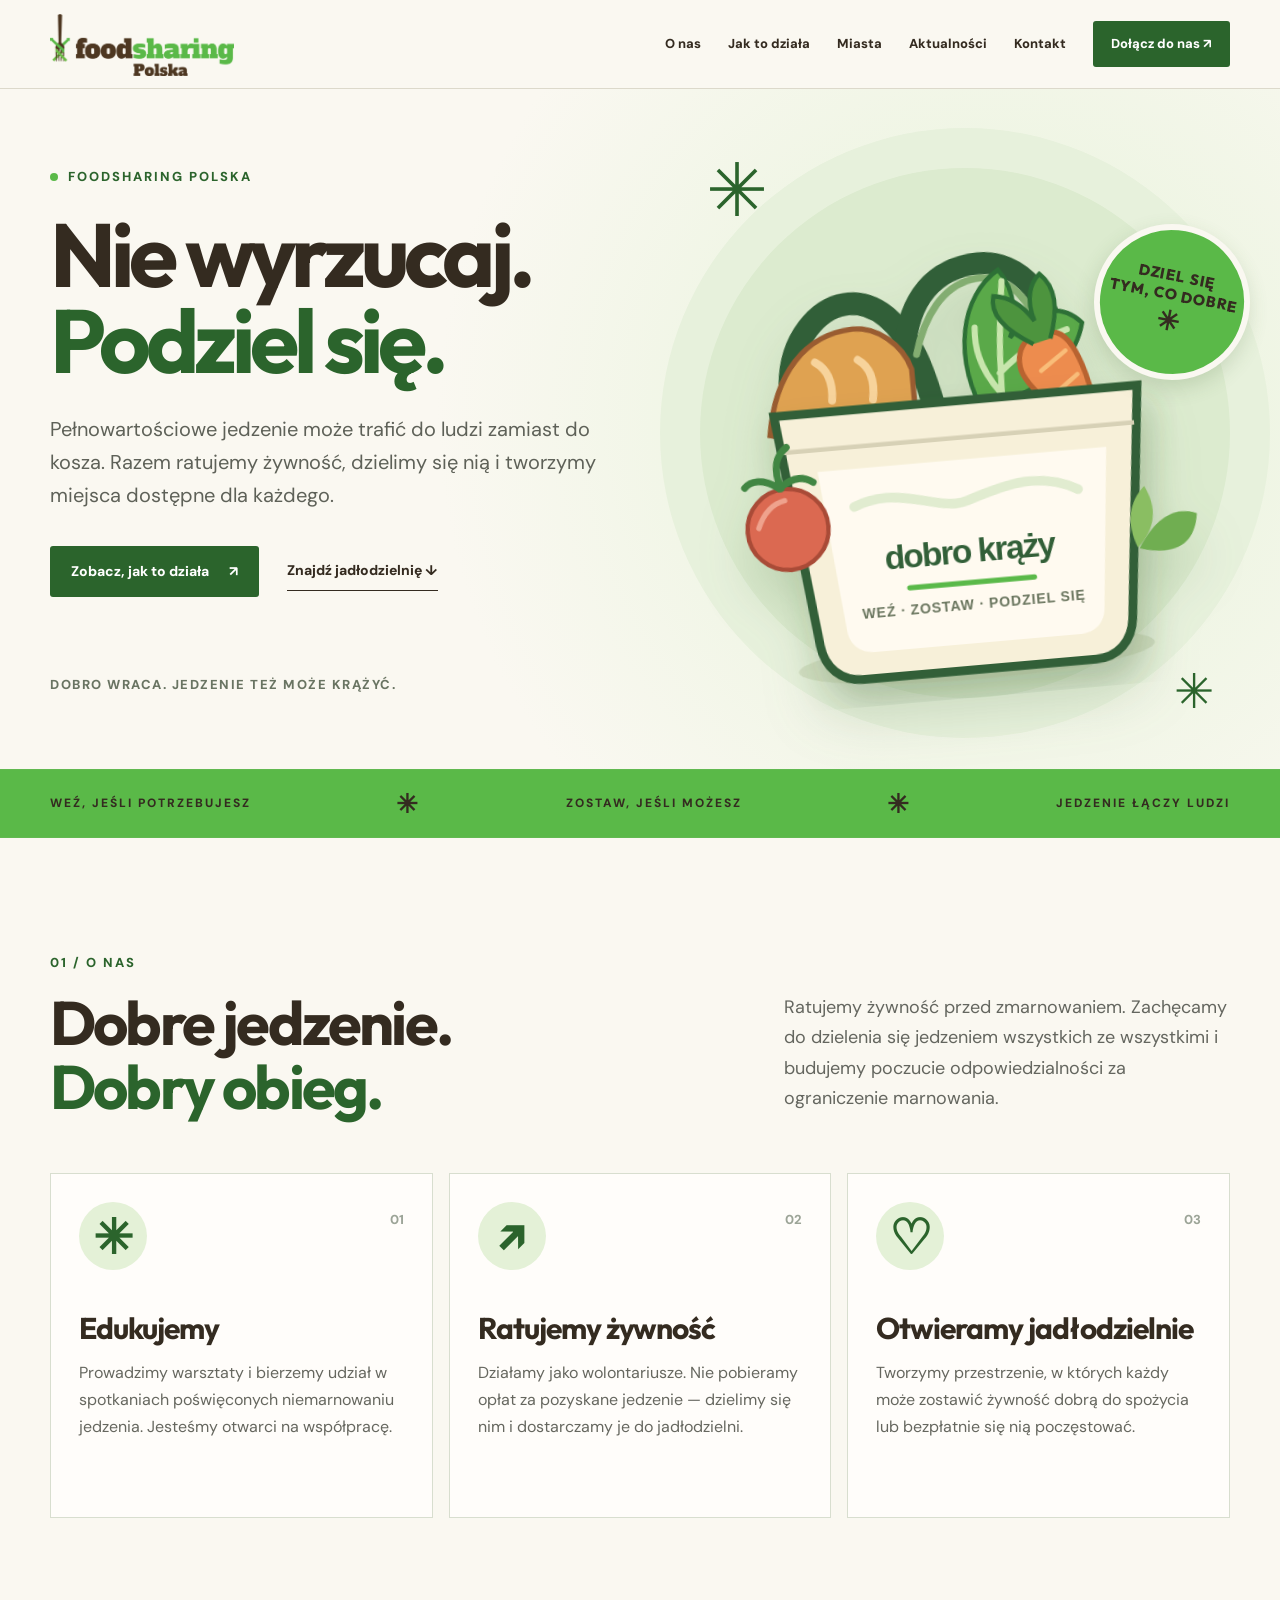
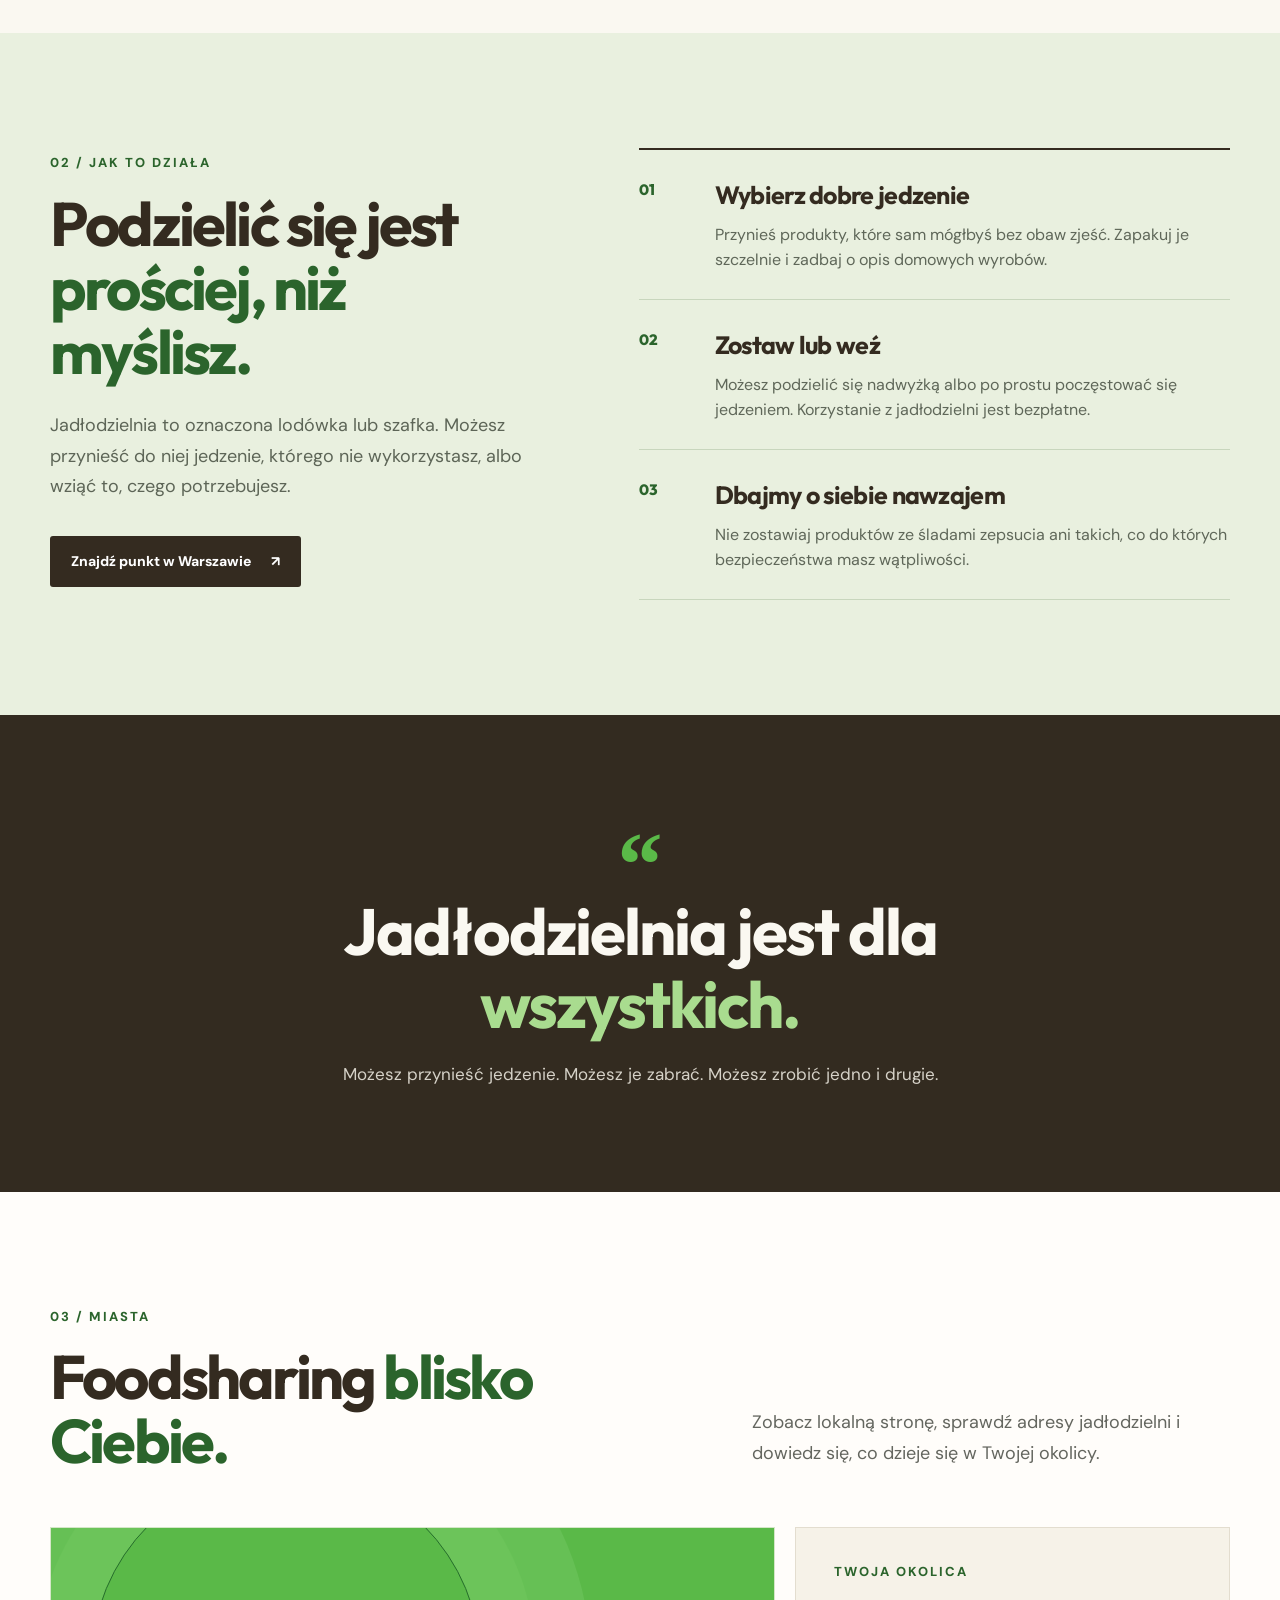
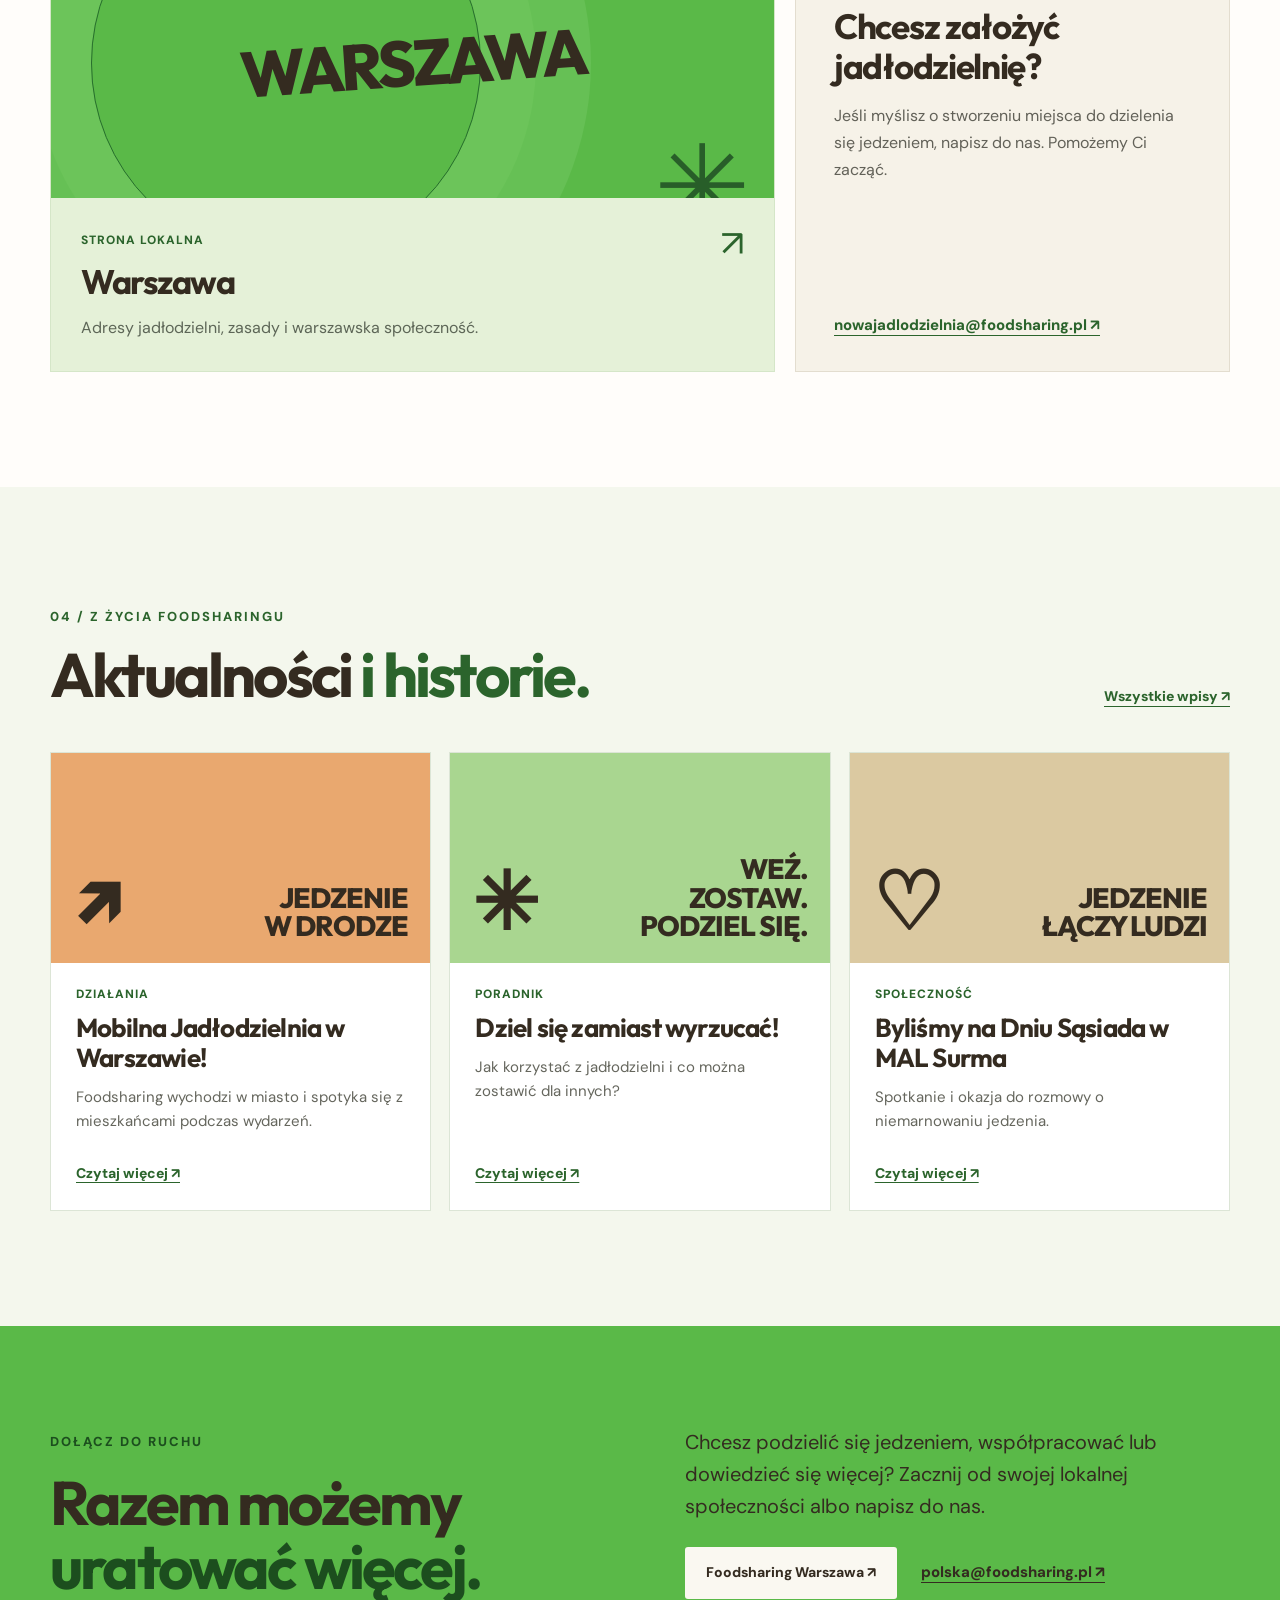
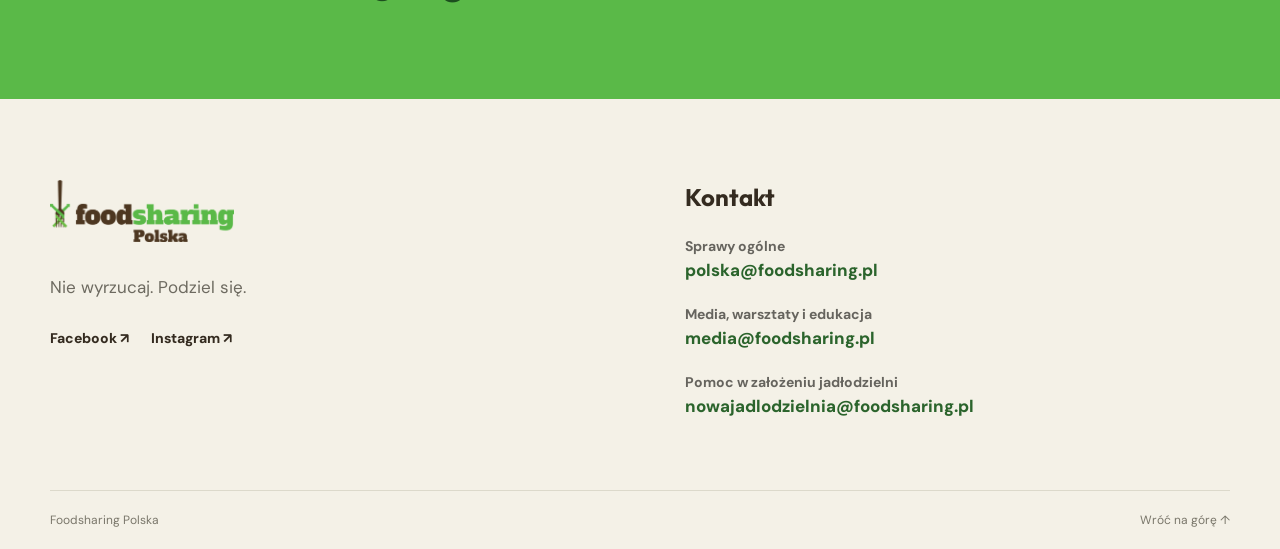
==== commit 44c857bf: "Redesign Foodsharing Polska homepage and retain Warsaw page" ====
--- a/index.html
+++ b/index.html
@@ -4,38 +4,42 @@
   <meta charset="utf-8">
   <meta name="viewport" content="width=device-width, initial-scale=1">
   <meta name="theme-color" content="#faf8f1">
-  <meta name="description" content="Foodsharing Warszawa — dzielimy się dobrym jedzeniem, ratujemy nadwyżki i tworzymy jadłodzielnie.">
-  <title>Foodsharing Warszawa — dziel się jedzeniem</title>
+  <meta name="description" content="Foodsharing Polska. Ratujemy pełnowartościowe jedzenie, dzielimy się nim i tworzymy jadłodzielnie. Nie wyrzucaj — podziel się!">
+  <title>Foodsharing Polska — Nie wyrzucaj. Podziel się.</title>
   <link rel="icon" href="assets/foodsharing-polska.png" type="image/png">
   <link rel="stylesheet" href="styles.css">
+  <link rel="stylesheet" href="home.css">
   <script src="script.js" defer></script>
 </head>
 <body>
   <a class="skip" href="#main">Przejdź do treści</a>
   <header class="header" id="top"><div class="wrap header-inner">
-    <a href="#top" class="brand" aria-label="Foodsharing Warszawa — początek strony"><img src="assets/foodsharing-polska.png" alt="Foodsharing Polska" width="184" height="63"></a>
-    <button class="menu-toggle" aria-label="Otwórz menu" aria-controls="main-nav" aria-expanded="false"><span></span><span></span><span></span></button>
-    <nav class="nav" id="main-nav" aria-label="Menu główne"><a href="#jak-dzialamy">Jak działamy</a><a href="#lista-jadlodzielni">Jadłodzielnie</a><a href="#zasady">Zasady</a><a href="#kontakt">Kontakt</a><a class="nav-social" href="https://www.facebook.com/FoodsharingWarszawa" target="_blank" rel="noopener noreferrer">Bądź na bieżąco ↗</a></nav>
+    <a href="#top" class="brand" aria-label="Foodsharing Polska — początek strony"><img src="assets/foodsharing-polska.png" alt="Foodsharing Polska" width="184" height="63"></a>
+    <button class="menu-toggle" type="button" aria-label="Otwórz menu" aria-controls="main-nav" aria-expanded="false"><span></span><span></span><span></span></button>
+    <nav class="nav" id="main-nav" aria-label="Menu główne"><a href="#o-nas">O nas</a><a href="#jak-to-dziala">Jak to działa</a><a href="#miasta">Miasta</a><a href="#aktualnosci">Aktualności</a><a href="#kontakt">Kontakt</a><a class="nav-social" href="#dolacz">Dołącz do nas ↗</a></nav>
   </div></header>
+
   <main id="main">
-    <section class="hero"><div class="wrap hero-grid"><div class="hero-copy"><span class="eyebrow"><span class="dot"></span> Foodsharing Warszawa</span><h1>Dobre jedzenie <em>zasługuje</em> na drugą szansę.</h1><p>Odbieramy nadwyżki żywności, dzielimy się nimi z mieszkańcami i tworzymy jadłodzielnie. Dołącz do obiegu dobrego jedzenia w Warszawie.</p><div class="actions"><a class="btn btn-primary" href="#jak-dzialamy">Zobacz, jak to działa <span>↗</span></a><a class="text-link" href="#lista-jadlodzielni">Znajdź jadłodzielnię ↓</a></div></div>
-      <div class="hero-visual" aria-hidden="true"><div class="halo"></div><div class="food apple">●<span>⌒</span></div><div class="food leaf">✺</div><div class="fridge"><div class="fridge-top"><div class="fridge-shelf"><span class="jar">▤</span><span class="bread">◕</span><span class="greens">♣</span></div><div class="fridge-shelf"><span class="fruit">●</span><span class="box">▣</span><span class="fruit orange">●</span></div></div><div class="fridge-bottom"><strong>JADŁODZIELNIA</strong><span>weź · zostaw · podziel się</span></div></div><div class="note note-one">Dziel się tym,<br>co dobre ♥</div><div class="note note-two">↗ &nbsp; Mniej marnowania<br>&nbsp;&nbsp;&nbsp;&nbsp; więcej dzielenia</div></div></div><div class="wrap hero-bar"><span>Jedzenie łączy ludzi</span><span>✳</span><span>Warszawa</span></div></section>
-
-    <section class="section how" id="jak-dzialamy"><div class="wrap"><div class="section-intro"><span class="label">01 / Co robimy</span><h2>Prosty pomysł.<br><em>Duża zmiana.</em></h2><p>Pełnowartościowe jedzenie nie musi się marnować. Pomagamy mu trafić tam, gdzie ktoś chętnie je przyjmie.</p></div><div class="steps"><article class="step"><span class="step-symbol">↙</span><span class="step-index">01</span><h3>Ratujemy</h3><p>Odbieramy nadwyżki ze sklepów, piekarni, warzywniaków, restauracji, kawiarni i stołówek.</p></article><article class="step"><span class="step-symbol">↔</span><span class="step-index">02</span><h3>Dzielimy się</h3><p>Przekazujemy uratowane jedzenie mieszkańcom Warszawy bezpośrednio, przez jadłodzielnie i podczas lokalnych wydarzeń.</p></article><article class="step"><span class="step-symbol">✳</span><span class="step-index">03</span><h3>Tworzymy miejsca</h3><p>Zakładamy ogólnodostępne jadłodzielnie: oznaczone lodówki i szafki, w których można zostawić lub odebrać jedzenie.</p></article></div></div></section>
-
-    <section class="section places" id="jadlodzielnie"><div class="wrap places-grid"><div class="places-art"><span class="places-arrow">↗</span><strong>weź, jeśli<br>potrzebujesz.<br><em>zostaw, jeśli<br>możesz.</em></strong><span class="places-star">✳</span></div><div class="places-copy"><span class="label">02 / Jadłodzielnie</span><h2>Miejsce dla <em>każdego.</em></h2><p>Jadłodzielnia to publiczna lodówka lub szafka, w której można bezpłatnie podzielić się jedzeniem albo się nim poczęstować. Nie trzeba niczego oddawać, żeby coś wziąć.</p><p>Niżej znajdziesz adresy z miejskiego wykazu. Wybierz dzielnicę lub wyszukaj ulicę, a przed wizytą sprawdź aktualne godziny otwarcia.</p><a class="btn btn-dark" href="#lista-jadlodzielni">Przejdź do spisu <span>↓</span></a></div></div></section>
-
-    <section class="section directory" id="lista-jadlodzielni" aria-labelledby="directory-title"><div class="wrap">
-      <div class="directory-header"><div><span class="label">Znajdź miejsce blisko siebie</span><h2 id="directory-title">Jadłodzielnie <em>w Warszawie.</em></h2><p>Przejrzyj adresy według dzielnicy lub wpisz ulicę. Godziny otwarcia i bieżący status punktu sprawdź przed wizytą w miejskim wykazie.</p></div><a class="map-button" href="https://mapa.um.warszawa.pl/mapa/7848b568-32c7-4ee6-97d4-949eebce00ff?p=true" target="_blank" rel="noopener noreferrer"><span aria-hidden="true">⌖</span> Otwórz mapę jadłodzielni ↗</a></div>
-      <div class="directory-controls"><label for="place-search">Szukaj adresu lub dzielnicy</label><input id="place-search" type="search" placeholder="Np. Mokotów lub Grójecka" autocomplete="off"><span id="place-count" role="status">46 punktów w 17 dzielnicach</span></div>
-      <div class="districts"><details class="district" data-district="Bemowo"><summary><span>Bemowo</span><span class="district-count">1 punkt</span><span class="district-chevron" aria-hidden="true">⌄</span></summary><ul class="address-list"><li class="address-item" data-search="bemowo ul. rozłogi 18"><span>ul. Rozłogi 18</span><a href="https://www.google.com/maps/search/?api=1&amp;query=ul.%20Roz%C5%82ogi%2018%2C%20Warszawa" target="_blank" rel="noopener noreferrer" aria-label="Pokaż w mapach: ul. Rozłogi 18, Warszawa">Trasa ↗</a></li></ul></details><details class="district" data-district="Białołęka"><summary><span>Białołęka</span><span class="district-count">1 punkt</span><span class="district-chevron" aria-hidden="true">⌄</span></summary><ul class="address-list"><li class="address-item" data-search="białołęka ul. porajów 1"><span>ul. Porajów 1</span><a href="https://www.google.com/maps/search/?api=1&amp;query=ul.%20Poraj%C3%B3w%201%2C%20Warszawa" target="_blank" rel="noopener noreferrer" aria-label="Pokaż w mapach: ul. Porajów 1, Warszawa">Trasa ↗</a></li></ul></details><details class="district" data-district="Bielany"><summary><span>Bielany</span><span class="district-count">3 punkty</span><span class="district-chevron" aria-hidden="true">⌄</span></summary><ul class="address-list"><li class="address-item" data-search="bielany ul. s. przybyszewskiego 80/82"><span>ul. S. Przybyszewskiego 80/82</span><a href="https://www.google.com/maps/search/?api=1&amp;query=ul.%20S.%20Przybyszewskiego%2080/82%2C%20Warszawa" target="_blank" rel="noopener noreferrer" aria-label="Pokaż w mapach: ul. S. Przybyszewskiego 80/82, Warszawa">Trasa ↗</a></li><li class="address-item" data-search="bielany ul. j. conrada 6"><span>ul. J. Conrada 6</span><a href="https://www.google.com/maps/search/?api=1&amp;query=ul.%20J.%20Conrada%206%2C%20Warszawa" target="_blank" rel="noopener noreferrer" aria-label="Pokaż w mapach: ul. J. Conrada 6, Warszawa">Trasa ↗</a></li><li class="address-item" data-search="bielany ul. wolumen 3"><span>ul. Wolumen 3</span><a href="https://www.google.com/maps/search/?api=1&amp;query=ul.%20Wolumen%203%2C%20Warszawa" target="_blank" rel="noopener noreferrer" aria-label="Pokaż w mapach: ul. Wolumen 3, Warszawa">Trasa ↗</a></li></ul></details><details class="district" data-district="Mokotów"><summary><span>Mokotów</span><span class="district-count">6 punktów</span><span class="district-chevron" aria-hidden="true">⌄</span></summary><ul class="address-list"><li class="address-item" data-search="mokotów ul. j.p. woronicza 44a"><span>ul. J.P. Woronicza 44a</span><a href="https://www.google.com/maps/search/?api=1&amp;query=ul.%20J.P.%20Woronicza%2044a%2C%20Warszawa" target="_blank" rel="noopener noreferrer" aria-label="Pokaż w mapach: ul. J.P. Woronicza 44a, Warszawa">Trasa ↗</a></li><li class="address-item" data-search="mokotów al. lotników 1"><span>Al. Lotników 1</span><a href="https://www.google.com/maps/search/?api=1&amp;query=Al.%20Lotnik%C3%B3w%201%2C%20Warszawa" target="_blank" rel="noopener noreferrer" aria-label="Pokaż w mapach: Al. Lotników 1, Warszawa">Trasa ↗</a></li><li class="address-item" data-search="mokotów ul. czarnomorska 11"><span>ul. Czarnomorska 11</span><a href="https://www.google.com/maps/search/?api=1&amp;query=ul.%20Czarnomorska%2011%2C%20Warszawa" target="_blank" rel="noopener noreferrer" aria-label="Pokaż w mapach: ul. Czarnomorska 11, Warszawa">Trasa ↗</a></li><li class="address-item" data-search="mokotów ul. barcelońska 1"><span>ul. Barcelońska 1</span><a href="https://www.google.com/maps/search/?api=1&amp;query=ul.%20Barcelo%C5%84ska%201%2C%20Warszawa" target="_blank" rel="noopener noreferrer" aria-label="Pokaż w mapach: ul. Barcelońska 1, Warszawa">Trasa ↗</a></li><li class="address-item" data-search="mokotów ul. puławska 20 / narbutta 2"><span>ul. Puławska 20 / Narbutta 2</span><a href="https://www.google.com/maps/search/?api=1&amp;query=ul.%20Pu%C5%82awska%2020%20/%20Narbutta%202%2C%20Warszawa" target="_blank" rel="noopener noreferrer" aria-label="Pokaż w mapach: ul. Puławska 20 / Narbutta 2, Warszawa">Trasa ↗</a></li><li class="address-item" data-search="mokotów ul. czerniakowska 73/79"><span>ul. Czerniakowska 73/79</span><a href="https://www.google.com/maps/search/?api=1&amp;query=ul.%20Czerniakowska%2073/79%2C%20Warszawa" target="_blank" rel="noopener noreferrer" aria-label="Pokaż w mapach: ul. Czerniakowska 73/79, Warszawa">Trasa ↗</a></li></ul></details><details class="district" data-district="Ochota"><summary><span>Ochota</span><span class="district-count">3 punkty</span><span class="district-chevron" aria-hidden="true">⌄</span></summary><ul class="address-list"><li class="address-item" data-search="ochota ul. powstańców wielkopolskich 17"><span>ul. Powstańców Wielkopolskich 17</span><a href="https://www.google.com/maps/search/?api=1&amp;query=ul.%20Powsta%C5%84c%C3%B3w%20Wielkopolskich%2017%2C%20Warszawa" target="_blank" rel="noopener noreferrer" aria-label="Pokaż w mapach: ul. Powstańców Wielkopolskich 17, Warszawa">Trasa ↗</a></li><li class="address-item" data-search="ochota ul. grójecka 97"><span>ul. Grójecka 97</span><a href="https://www.google.com/maps/search/?api=1&amp;query=ul.%20Gr%C3%B3jecka%2097%2C%20Warszawa" target="_blank" rel="noopener noreferrer" aria-label="Pokaż w mapach: ul. Grójecka 97, Warszawa">Trasa ↗</a></li><li class="address-item" data-search="ochota ul. banacha 2d"><span>ul. Banacha 2D</span><a href="https://www.google.com/maps/search/?api=1&amp;query=ul.%20Banacha%202D%2C%20Warszawa" target="_blank" rel="noopener noreferrer" aria-label="Pokaż w mapach: ul. Banacha 2D, Warszawa">Trasa ↗</a></li></ul></details><details class="district" data-district="Praga-Południe"><summary><span>Praga-Południe</span><span class="district-count">7 punktów</span><span class="district-chevron" aria-hidden="true">⌄</span></summary><ul class="address-list"><li class="address-item" data-search="praga-południe ul. zakopiańska 21"><span>ul. Zakopiańska 21</span><a href="https://www.google.com/maps/search/?api=1&amp;query=ul.%20Zakopia%C5%84ska%2021%2C%20Warszawa" target="_blank" rel="noopener noreferrer" aria-label="Pokaż w mapach: ul. Zakopiańska 21, Warszawa">Trasa ↗</a></li><li class="address-item" data-search="praga-południe ul. m. paca 40"><span>ul. M. Paca 40</span><a href="https://www.google.com/maps/search/?api=1&amp;query=ul.%20M.%20Paca%2040%2C%20Warszawa" target="_blank" rel="noopener noreferrer" aria-label="Pokaż w mapach: ul. M. Paca 40, Warszawa">Trasa ↗</a></li><li class="address-item" data-search="praga-południe ul. wiatraczna 11"><span>ul. Wiatraczna 11</span><a href="https://www.google.com/maps/search/?api=1&amp;query=ul.%20Wiatraczna%2011%2C%20Warszawa" target="_blank" rel="noopener noreferrer" aria-label="Pokaż w mapach: ul. Wiatraczna 11, Warszawa">Trasa ↗</a></li><li class="address-item" data-search="praga-południe ul. berezyńska 27"><span>ul. Berezyńska 27</span><a href="https://www.google.com/maps/search/?api=1&amp;query=ul.%20Berezy%C5%84ska%2027%2C%20Warszawa" target="_blank" rel="noopener noreferrer" aria-label="Pokaż w mapach: ul. Berezyńska 27, Warszawa">Trasa ↗</a></li><li class="address-item" data-search="praga-południe ul. chodakowska 19/31"><span>ul. Chodakowska 19/31</span><a href="https://www.google.com/maps/search/?api=1&amp;query=ul.%20Chodakowska%2019/31%2C%20Warszawa" target="_blank" rel="noopener noreferrer" aria-label="Pokaż w mapach: ul. Chodakowska 19/31, Warszawa">Trasa ↗</a></li><li class="address-item" data-search="praga-południe ul. osowska 81"><span>ul. Osowska 81</span><a href="https://www.google.com/maps/search/?api=1&amp;query=ul.%20Osowska%2081%2C%20Warszawa" target="_blank" rel="noopener noreferrer" aria-label="Pokaż w mapach: ul. Osowska 81, Warszawa">Trasa ↗</a></li><li class="address-item" data-search="praga-południe ul. siennicka 26"><span>ul. Siennicka 26</span><a href="https://www.google.com/maps/search/?api=1&amp;query=ul.%20Siennicka%2026%2C%20Warszawa" target="_blank" rel="noopener noreferrer" aria-label="Pokaż w mapach: ul. Siennicka 26, Warszawa">Trasa ↗</a></li></ul></details><details class="district" data-district="Praga-Północ"><summary><span>Praga-Północ</span><span class="district-count">2 punkty</span><span class="district-chevron" aria-hidden="true">⌄</span></summary><ul class="address-list"><li class="address-item" data-search="praga-północ ul. szwedzka 4"><span>ul. Szwedzka 4</span><a href="https://www.google.com/maps/search/?api=1&amp;query=ul.%20Szwedzka%204%2C%20Warszawa" target="_blank" rel="noopener noreferrer" aria-label="Pokaż w mapach: ul. Szwedzka 4, Warszawa">Trasa ↗</a></li><li class="address-item" data-search="praga-północ ul. j. sierakowskiego 4"><span>ul. J. Sierakowskiego 4</span><a href="https://www.google.com/maps/search/?api=1&amp;query=ul.%20J.%20Sierakowskiego%204%2C%20Warszawa" target="_blank" rel="noopener noreferrer" aria-label="Pokaż w mapach: ul. J. Sierakowskiego 4, Warszawa">Trasa ↗</a></li></ul></details><details class="district" data-district="Rembertów"><summary><span>Rembertów</span><span class="district-count">1 punkt</span><span class="district-chevron" aria-hidden="true">⌄</span></summary><ul class="address-list"><li class="address-item" data-search="rembertów ul. plutonowych 10"><span>ul. Plutonowych 10</span><a href="https://www.google.com/maps/search/?api=1&amp;query=ul.%20Plutonowych%2010%2C%20Warszawa" target="_blank" rel="noopener noreferrer" aria-label="Pokaż w mapach: ul. Plutonowych 10, Warszawa">Trasa ↗</a></li></ul></details><details class="district" data-district="Śródmieście"><summary><span>Śródmieście</span><span class="district-count">5 punktów</span><span class="district-chevron" aria-hidden="true">⌄</span></summary><ul class="address-list"><li class="address-item" data-search="śródmieście ul. twarda 1"><span>ul. Twarda 1</span><a href="https://www.google.com/maps/search/?api=1&amp;query=ul.%20Twarda%201%2C%20Warszawa" target="_blank" rel="noopener noreferrer" aria-label="Pokaż w mapach: ul. Twarda 1, Warszawa">Trasa ↗</a></li><li class="address-item" data-search="śródmieście ul. karowa 18"><span>ul. Karowa 18</span><a href="https://www.google.com/maps/search/?api=1&amp;query=ul.%20Karowa%2018%2C%20Warszawa" target="_blank" rel="noopener noreferrer" aria-label="Pokaż w mapach: ul. Karowa 18, Warszawa">Trasa ↗</a></li><li class="address-item" data-search="śródmieście ul. tamka 4a"><span>ul. Tamka 4a</span><a href="https://www.google.com/maps/search/?api=1&amp;query=ul.%20Tamka%204a%2C%20Warszawa" target="_blank" rel="noopener noreferrer" aria-label="Pokaż w mapach: ul. Tamka 4a, Warszawa">Trasa ↗</a></li><li class="address-item" data-search="śródmieście ul. jazdów 3/17"><span>ul. Jazdów 3/17</span><a href="https://www.google.com/maps/search/?api=1&amp;query=ul.%20Jazd%C3%B3w%203/17%2C%20Warszawa" target="_blank" rel="noopener noreferrer" aria-label="Pokaż w mapach: ul. Jazdów 3/17, Warszawa">Trasa ↗</a></li><li class="address-item" data-search="śródmieście al. jana pawła ii 36"><span>Al. Jana Pawła II 36</span><a href="https://www.google.com/maps/search/?api=1&amp;query=Al.%20Jana%20Paw%C5%82a%20II%2036%2C%20Warszawa" target="_blank" rel="noopener noreferrer" aria-label="Pokaż w mapach: Al. Jana Pawła II 36, Warszawa">Trasa ↗</a></li></ul></details><details class="district" data-district="Targówek"><summary><span>Targówek</span><span class="district-count">2 punkty</span><span class="district-chevron" aria-hidden="true">⌄</span></summary><ul class="address-list"><li class="address-item" data-search="targówek ul. wincentego 85"><span>ul. Wincentego 85</span><a href="https://www.google.com/maps/search/?api=1&amp;query=ul.%20Wincentego%2085%2C%20Warszawa" target="_blank" rel="noopener noreferrer" aria-label="Pokaż w mapach: ul. Wincentego 85, Warszawa">Trasa ↗</a></li><li class="address-item" data-search="targówek ul. węgrowska 2"><span>ul. Węgrowska 2</span><a href="https://www.google.com/maps/search/?api=1&amp;query=ul.%20W%C4%99growska%202%2C%20Warszawa" target="_blank" rel="noopener noreferrer" aria-label="Pokaż w mapach: ul. Węgrowska 2, Warszawa">Trasa ↗</a></li></ul></details><details class="district" data-district="Ursynów"><summary><span>Ursynów</span><span class="district-count">3 punkty</span><span class="district-chevron" aria-hidden="true">⌄</span></summary><ul class="address-list"><li class="address-item" data-search="ursynów al. komisji edukacji narodowej 61"><span>Al. Komisji Edukacji Narodowej 61</span><a href="https://www.google.com/maps/search/?api=1&amp;query=Al.%20Komisji%20Edukacji%20Narodowej%2061%2C%20Warszawa" target="_blank" rel="noopener noreferrer" aria-label="Pokaż w mapach: Al. Komisji Edukacji Narodowej 61, Warszawa">Trasa ↗</a></li><li class="address-item" data-search="ursynów ul. kłobucka 14"><span>ul. Kłobucka 14</span><a href="https://www.google.com/maps/search/?api=1&amp;query=ul.%20K%C5%82obucka%2014%2C%20Warszawa" target="_blank" rel="noopener noreferrer" aria-label="Pokaż w mapach: ul. Kłobucka 14, Warszawa">Trasa ↗</a></li><li class="address-item" data-search="ursynów ul. nugat 4"><span>ul. Nugat 4</span><a href="https://www.google.com/maps/search/?api=1&amp;query=ul.%20Nugat%204%2C%20Warszawa" target="_blank" rel="noopener noreferrer" aria-label="Pokaż w mapach: ul. Nugat 4, Warszawa">Trasa ↗</a></li></ul></details><details class="district" data-district="Wawer"><summary><span>Wawer</span><span class="district-count">5 punktów</span><span class="district-chevron" aria-hidden="true">⌄</span></summary><ul class="address-list"><li class="address-item" data-search="wawer ul. izbicka 7"><span>ul. Izbicka 7</span><a href="https://www.google.com/maps/search/?api=1&amp;query=ul.%20Izbicka%207%2C%20Warszawa" target="_blank" rel="noopener noreferrer" aria-label="Pokaż w mapach: ul. Izbicka 7, Warszawa">Trasa ↗</a></li><li class="address-item" data-search="wawer ul. trocinowa 1"><span>ul. Trocinowa 1</span><a href="https://www.google.com/maps/search/?api=1&amp;query=ul.%20Trocinowa%201%2C%20Warszawa" target="_blank" rel="noopener noreferrer" aria-label="Pokaż w mapach: ul. Trocinowa 1, Warszawa">Trasa ↗</a></li><li class="address-item" data-search="wawer ul. korkowa 119/123"><span>ul. Korkowa 119/123</span><a href="https://www.google.com/maps/search/?api=1&amp;query=ul.%20Korkowa%20119/123%2C%20Warszawa" target="_blank" rel="noopener noreferrer" aria-label="Pokaż w mapach: ul. Korkowa 119/123, Warszawa">Trasa ↗</a></li><li class="address-item" data-search="wawer ul. pożaryskiego 10"><span>ul. Pożaryskiego 10</span><a href="https://www.google.com/maps/search/?api=1&amp;query=ul.%20Po%C5%BCaryskiego%2010%2C%20Warszawa" target="_blank" rel="noopener noreferrer" aria-label="Pokaż w mapach: ul. Pożaryskiego 10, Warszawa">Trasa ↗</a></li><li class="address-item" data-search="wawer ul. żegańska 1"><span>ul. Żegańska 1</span><a href="https://www.google.com/maps/search/?api=1&amp;query=ul.%20%C5%BBega%C5%84ska%201%2C%20Warszawa" target="_blank" rel="noopener noreferrer" aria-label="Pokaż w mapach: ul. Żegańska 1, Warszawa">Trasa ↗</a></li></ul></details><details class="district" data-district="Wesoła"><summary><span>Wesoła</span><span class="district-count">1 punkt</span><span class="district-chevron" aria-hidden="true">⌄</span></summary><ul class="address-list"><li class="address-item" data-search="wesoła ul. orzechowa 1"><span>ul. Orzechowa 1</span><a href="https://www.google.com/maps/search/?api=1&amp;query=ul.%20Orzechowa%201%2C%20Warszawa" target="_blank" rel="noopener noreferrer" aria-label="Pokaż w mapach: ul. Orzechowa 1, Warszawa">Trasa ↗</a></li></ul></details><details class="district" data-district="Wilanów"><summary><span>Wilanów</span><span class="district-count">1 punkt</span><span class="district-chevron" aria-hidden="true">⌄</span></summary><ul class="address-list"><li class="address-item" data-search="wilanów ul. wiertnicza 33"><span>ul. Wiertnicza 33</span><a href="https://www.google.com/maps/search/?api=1&amp;query=ul.%20Wiertnicza%2033%2C%20Warszawa" target="_blank" rel="noopener noreferrer" aria-label="Pokaż w mapach: ul. Wiertnicza 33, Warszawa">Trasa ↗</a></li></ul></details><details class="district" data-district="Włochy"><summary><span>Włochy</span><span class="district-count">2 punkty</span><span class="district-chevron" aria-hidden="true">⌄</span></summary><ul class="address-list"><li class="address-item" data-search="włochy al. krakowska 257"><span>Al. Krakowska 257</span><a href="https://www.google.com/maps/search/?api=1&amp;query=Al.%20Krakowska%20257%2C%20Warszawa" target="_blank" rel="noopener noreferrer" aria-label="Pokaż w mapach: Al. Krakowska 257, Warszawa">Trasa ↗</a></li><li class="address-item" data-search="włochy ul. rejonowa 6/8"><span>ul. Rejonowa 6/8</span><a href="https://www.google.com/maps/search/?api=1&amp;query=ul.%20Rejonowa%206/8%2C%20Warszawa" target="_blank" rel="noopener noreferrer" aria-label="Pokaż w mapach: ul. Rejonowa 6/8, Warszawa">Trasa ↗</a></li></ul></details><details class="district" data-district="Wola"><summary><span>Wola</span><span class="district-count">2 punkty</span><span class="district-chevron" aria-hidden="true">⌄</span></summary><ul class="address-list"><li class="address-item" data-search="wola ul. kolska 2/4"><span>ul. Kolska 2/4</span><a href="https://www.google.com/maps/search/?api=1&amp;query=ul.%20Kolska%202/4%2C%20Warszawa" target="_blank" rel="noopener noreferrer" aria-label="Pokaż w mapach: ul. Kolska 2/4, Warszawa">Trasa ↗</a></li><li class="address-item" data-search="wola ul. działdowska 6"><span>ul. Działdowska 6</span><a href="https://www.google.com/maps/search/?api=1&amp;query=ul.%20Dzia%C5%82dowska%206%2C%20Warszawa" target="_blank" rel="noopener noreferrer" aria-label="Pokaż w mapach: ul. Działdowska 6, Warszawa">Trasa ↗</a></li></ul></details><details class="district" data-district="Żoliborz"><summary><span>Żoliborz</span><span class="district-count">1 punkt</span><span class="district-chevron" aria-hidden="true">⌄</span></summary><ul class="address-list"><li class="address-item" data-search="żoliborz ul. j. słowackiego 6/8"><span>ul. J. Słowackiego 6/8</span><a href="https://www.google.com/maps/search/?api=1&amp;query=ul.%20J.%20S%C5%82owackiego%206/8%2C%20Warszawa" target="_blank" rel="noopener noreferrer" aria-label="Pokaż w mapach: ul. J. Słowackiego 6/8, Warszawa">Trasa ↗</a></li></ul></details></div>
-      <p class="directory-source">Źródło: <a href="https://warszawa19115.pl/web/guest/-/jadlodzielnie" target="_blank" rel="noopener noreferrer">Warszawa 19115 — wykaz jadłodzielni</a>, aktualizacja 22.10.2026. Punkt przy ul. Kupieckiej 15 pominięto, ponieważ w wykazie oznaczono go jako czasowo nieczynny.</p>
+    <section class="home-hero" aria-labelledby="home-title"><div class="wrap home-hero-grid">
+      <div class="home-hero-copy"><span class="eyebrow"><span class="dot"></span> Foodsharing Polska</span><h1 id="home-title">Nie wyrzucaj.<br><em>Podziel się.</em></h1><p>Pełnowartościowe jedzenie może trafić do ludzi zamiast do kosza. Razem ratujemy żywność, dzielimy się nią i tworzymy miejsca dostępne dla każdego.</p><div class="actions"><a class="btn btn-primary" href="#jak-to-dziala">Zobacz, jak to działa <span aria-hidden="true">↗</span></a><a class="text-link" href="#miasta">Znajdź jadłodzielnię ↓</a></div><span class="home-hero-caption">Dobro wraca. Jedzenie też może krążyć.</span></div>
+      <div class="home-hero-visual" aria-hidden="true"><div class="home-halo"></div><img src="assets/foodsharing-bag.svg" alt="" width="620" height="620"><div class="hero-stamp">DZIEL SIĘ<br>TYM, CO DOBRE <span>✳</span></div><span class="hero-spark spark-one">✳</span><span class="hero-spark spark-two">✳</span></div>
     </div></section>
 
-    <section class="section rules" id="zasady"><div class="wrap"><div class="section-intro"><span class="label">03 / Zasady dzielenia</span><h2>Co można zostawić<br>w <em>jadłodzielni?</em></h2><p>Podstawowa zasada jest prosta: przynieś tylko jedzenie, którym sam bez obaw byś się poczęstował.</p></div><div class="rule-grid"><div class="rule-card yes"><div class="rule-title"><span>✓</span><h3>Tak, przynieś</h3></div><ul><li>Produkty, które sam mógłbyś zjeść</li><li>Jedzenie zapakowane lub w pojemnikach</li><li>Produkty po dacie „najlepiej spożyć przed”, jeśli nadal nadają się do jedzenia</li><li>Własne wyroby odpowiednio opisane i zapakowane</li></ul></div><div class="rule-card no"><div class="rule-title"><span>×</span><h3>Tego nie zostawiaj</h3></div><ul><li>Surowego mięsa i produktów z surowymi jajami</li><li>Wyrobów z niepasteryzowanego mleka</li><li>Otwartych puszek i słoików z przetworami</li><li>Żywności ze śladami zepsucia lub po terminie „należy spożyć do”</li></ul></div></div><div class="rule-note"><span>✳</span><p>Masz wątpliwości, czy produkt nadaje się do spożycia? Nie zostawiaj go w jadłodzielni. Korzystasz z żywności na własną odpowiedzialność.</p></div><a class="regulation-link" href="https://www.foodsharing.pl/wp-content/uploads/2025/08/foodsharing-regulamin-A0-1189-x-841-px-poziom-1.png" target="_blank" rel="noopener noreferrer">Zobacz pełny regulamin na stronie Foodsharing Polska ↗</a></div></section>
+    <div class="home-ribbon" aria-hidden="true"><div class="wrap"><span>weź, jeśli potrzebujesz</span><span>✳</span><span>zostaw, jeśli możesz</span><span>✳</span><span>jedzenie łączy ludzi</span></div></div>
 
-    <section class="join"><div class="wrap join-grid"><div><span class="label">Bądź częścią zmiany</span><h2>Dzielimy się<br><em>razem.</em></h2></div><div><p>Chcesz śledzić wydarzenia, dowiedzieć się więcej lub zaangażować? Zajrzyj do warszawskiej społeczności Foodsharingu.</p><div class="join-links"><a href="https://www.facebook.com/FoodsharingWarszawa" target="_blank" rel="noopener noreferrer">Facebook <span>↗</span></a><a href="https://www.instagram.com/foodsharing.warszawa/" target="_blank" rel="noopener noreferrer">Instagram <span>↗</span></a></div></div></div></section>
+    <section class="section home-about" id="o-nas" aria-labelledby="about-title"><div class="wrap"><div class="home-section-top"><span class="label">01 / O nas</span><h2 id="about-title">Dobre jedzenie.<br><em>Dobry obieg.</em></h2><p>Ratujemy żywność przed zmarnowaniem. Zachęcamy do dzielenia się jedzeniem wszystkich ze wszystkimi i budujemy poczucie odpowiedzialności za ograniczenie marnowania.</p></div><div class="home-action-grid"><article><span class="action-mark">✳</span><span class="action-num">01</span><h3>Edukujemy</h3><p>Prowadzimy warsztaty i bierzemy udział w spotkaniach poświęconych niemarnowaniu jedzenia. Jesteśmy otwarci na współpracę.</p></article><article><span class="action-mark">↗</span><span class="action-num">02</span><h3>Ratujemy żywność</h3><p>Działamy jako wolontariusze. Nie pobieramy opłat za pozyskane jedzenie — dzielimy się nim i dostarczamy je do jadłodzielni.</p></article><article><span class="action-mark">♡</span><span class="action-num">03</span><h3>Otwieramy jadłodzielnie</h3><p>Tworzymy przestrzenie, w których każdy może zostawić żywność dobrą do spożycia lub bezpłatnie się nią poczęstować.</p></article></div></div></section>
+
+    <section class="section home-how" id="jak-to-dziala" aria-labelledby="how-title"><div class="wrap home-how-grid"><div><span class="label">02 / Jak to działa</span><h2 id="how-title">Podzielić się jest <em>prościej, niż myślisz.</em></h2><p>Jadłodzielnia to oznaczona lodówka lub szafka. Możesz przynieść do niej jedzenie, którego nie wykorzystasz, albo wziąć to, czego potrzebujesz.</p><a class="btn btn-dark" href="warszawa/#lista-jadlodzielni">Znajdź punkt w Warszawie <span aria-hidden="true">↗</span></a></div><div class="home-how-list"><div><span>01</span><div><h3>Wybierz dobre jedzenie</h3><p>Przynieś produkty, które sam mógłbyś bez obaw zjeść. Zapakuj je szczelnie i zadbaj o opis domowych wyrobów.</p></div></div><div><span>02</span><div><h3>Zostaw lub weź</h3><p>Możesz podzielić się nadwyżką albo po prostu poczęstować się jedzeniem. Korzystanie z jadłodzielni jest bezpłatne.</p></div></div><div><span>03</span><div><h3>Dbajmy o siebie nawzajem</h3><p>Nie zostawiaj produktów ze śladami zepsucia ani takich, co do których bezpieczeństwa masz wątpliwości.</p></div></div></div></div></section>
+
+    <section class="home-quote" aria-label="Idea Foodsharingu"><div class="wrap"><span aria-hidden="true">“</span><blockquote>Jadłodzielnia jest dla <em>wszystkich.</em></blockquote><p>Możesz przynieść jedzenie. Możesz je zabrać. Możesz zrobić jedno i drugie.</p></div></section>
+
+    <section class="section home-cities" id="miasta" aria-labelledby="cities-title"><div class="wrap"><div class="home-section-top"><span class="label">03 / Miasta</span><h2 id="cities-title">Foodsharing <em>blisko Ciebie.</em></h2><p>Zobacz lokalną stronę, sprawdź adresy jadłodzielni i dowiedz się, co dzieje się w Twojej okolicy.</p></div><div class="city-grid"><a class="city-card" href="warszawa/"><div class="city-card-art" aria-hidden="true"><span class="city-ring"></span><span class="city-art-text">WARSZAWA</span><span class="city-art-star">✳</span></div><div class="city-card-bottom"><div><span>Strona lokalna</span><h3>Warszawa</h3><p>Adresy jadłodzielni, zasady i warszawska społeczność.</p></div><span class="city-arrow" aria-hidden="true">↗</span></div></a><div class="city-invite"><span class="label">Twoja okolica</span><h3>Chcesz założyć jadłodzielnię?</h3><p>Jeśli myślisz o stworzeniu miejsca do dzielenia się jedzeniem, napisz do nas. Pomożemy Ci zacząć.</p><a href="mailto:nowajadlodzielnia@foodsharing.pl">nowajadlodzielnia@foodsharing.pl ↗</a></div></div></div></section>
+
+    <section class="section home-news" id="aktualnosci" aria-labelledby="news-title"><div class="wrap"><div class="news-heading"><div><span class="label">04 / Z życia Foodsharingu</span><h2 id="news-title">Aktualności <em>i historie.</em></h2></div><a href="https://www.foodsharing.pl/#news" target="_blank" rel="noopener noreferrer">Wszystkie wpisy ↗</a></div><div class="news-grid"><a class="news-card" href="https://www.foodsharing.pl/aktualnosci/mobilna-jadlodzielnia-w-warszawie/" target="_blank" rel="noopener noreferrer"><span class="news-art news-art-one" aria-hidden="true">↗<b>JEDZENIE<br>W DRODZE</b></span><span class="news-tag">Działania</span><h3>Mobilna Jadłodzielnia w Warszawie!</h3><p>Foodsharing wychodzi w miasto i spotyka się z mieszkańcami podczas wydarzeń.</p><span class="news-read">Czytaj więcej ↗</span></a><a class="news-card" href="https://www.foodsharing.pl/aktualnosci/dziel-sie-zamiast-wyrzucac/" target="_blank" rel="noopener noreferrer"><span class="news-art news-art-two" aria-hidden="true">✳<b>WEŹ.<br>ZOSTAW.<br>PODZIEL SIĘ.</b></span><span class="news-tag">Poradnik</span><h3>Dziel się zamiast wyrzucać!</h3><p>Jak korzystać z jadłodzielni i co można zostawić dla innych?</p><span class="news-read">Czytaj więcej ↗</span></a><a class="news-card" href="https://www.foodsharing.pl/aktualnosci/bylismy-na-dniu-sasiada-w-mal-surma/" target="_blank" rel="noopener noreferrer"><span class="news-art news-art-three" aria-hidden="true">♡<b>JEDZENIE<br>ŁĄCZY LUDZI</b></span><span class="news-tag">Społeczność</span><h3>Byliśmy na Dniu Sąsiada w MAL Surma</h3><p>Spotkanie i okazja do rozmowy o niemarnowaniu jedzenia.</p><span class="news-read">Czytaj więcej ↗</span></a></div></div></section>
+
+    <section class="home-join" id="dolacz"><div class="wrap home-join-grid"><div><span class="label">Dołącz do ruchu</span><h2>Razem możemy<br><em>uratować więcej.</em></h2></div><div><p>Chcesz podzielić się jedzeniem, współpracować lub dowiedzieć się więcej? Zacznij od swojej lokalnej społeczności albo napisz do nas.</p><div class="home-join-actions"><a class="btn btn-light" href="warszawa/">Foodsharing Warszawa ↗</a><a class="join-email" href="mailto:polska@foodsharing.pl">polska@foodsharing.pl ↗</a></div></div></div></section>
   </main>
-  <footer class="footer" id="kontakt"><div class="wrap footer-grid"><div><a href="#top" class="brand" aria-label="Foodsharing Warszawa — wróć na górę"><img src="assets/foodsharing-polska.png" alt="Foodsharing Polska" width="184" height="63"></a><p>Dobre jedzenie lepiej smakuje, kiedy się nim dzielimy.</p></div><div class="contact"><h2>Kontakt</h2><p>Sprawy ogólne<br><a href="mailto:polska@foodsharing.pl">polska@foodsharing.pl</a></p><p>Media, warsztaty i edukacja<br><a href="mailto:media@foodsharing.pl">media@foodsharing.pl</a></p><p>Pomoc w założeniu jadłodzielni<br><a href="mailto:nowajadlodzielnia@foodsharing.pl">nowajadlodzielnia@foodsharing.pl</a></p></div></div><div class="wrap footer-bottom"><span>Foodsharing Warszawa</span><a href="#top">Wróć na górę ↑</a></div></footer>
+
+  <footer class="footer" id="kontakt"><div class="wrap footer-grid"><div><a href="#top" class="brand" aria-label="Foodsharing Polska — wróć na górę"><img src="assets/foodsharing-polska.png" alt="Foodsharing Polska" width="184" height="63"></a><p>Nie wyrzucaj. Podziel się.</p><div class="footer-social"><a href="https://www.facebook.com/FoodsharingPolska" target="_blank" rel="noopener noreferrer">Facebook ↗</a><a href="https://www.instagram.com/explore/tags/foodsharingpolska/" target="_blank" rel="noopener noreferrer">Instagram ↗</a></div></div><div class="contact"><h2>Kontakt</h2><p>Sprawy ogólne<br><a href="mailto:polska@foodsharing.pl">polska@foodsharing.pl</a></p><p>Media, warsztaty i edukacja<br><a href="mailto:media@foodsharing.pl">media@foodsharing.pl</a></p><p>Pomoc w założeniu jadłodzielni<br><a href="mailto:nowajadlodzielnia@foodsharing.pl">nowajadlodzielnia@foodsharing.pl</a></p></div></div><div class="wrap footer-bottom"><span>Foodsharing Polska</span><a href="#top">Wróć na górę ↑</a></div></footer>
 </body>
 </html>
--- a/home.css
+++ b/home.css
@@ -0,0 +1,115 @@
+.home-hero{overflow:hidden;background:radial-gradient(circle at 78% 48%,#e6f2d6 0,#eef5e3 22%,transparent 53%),var(--cream)}
+.home-hero-grid{min-height:680px;display:grid;grid-template-columns:1.05fr .95fr;align-items:center;gap:30px}
+.home-hero-copy{padding:55px 0}
+.home-hero h1{font-size:clamp(66px,7vw,104px);line-height:.96;letter-spacing:-5px;margin:22px 0 30px}
+.home-hero h1 em{color:var(--green-dark);font-style:normal}
+.home-hero-copy>p{max-width:575px;color:#5e6158;font-size:20px;line-height:1.65;margin-bottom:34px}
+.home-hero-caption{display:block;margin-top:78px;color:#697462;font-size:13px;letter-spacing:1.5px;text-transform:uppercase;font-weight:800}
+.home-hero-visual{position:relative;min-height:630px;display:grid;place-items:center}
+.home-halo{position:absolute;width:530px;height:530px;border-radius:50%;background:#dcebcf;box-shadow:0 0 0 40px #e7f1dc;top:54px;left:3%}
+.home-hero-visual img{position:relative;width:min(100%,560px);height:auto;filter:drop-shadow(0 30px 25px #416b352e);transform:rotate(-5deg)}
+.hero-stamp{position:absolute;right:-20px;top:110px;width:156px;height:156px;border-radius:50%;background:var(--green);display:flex;flex-direction:column;align-items:center;justify-content:center;text-align:center;font:800 15px/1.25 Outfit,sans-serif;letter-spacing:1px;transform:rotate(11deg);border:6px solid var(--cream);box-shadow:0 8px 20px #456c3530}
+.hero-stamp span{font-size:27px;line-height:1.2}
+.hero-spark{position:absolute;color:var(--green-dark);font-size:74px;line-height:1}.spark-one{left:4%;top:40px}.spark-two{right:3%;bottom:28px;font-size:48px}
+.home-ribbon{background:var(--green);border-top:1px solid #62b951;border-bottom:1px solid #62b951;color:var(--brown)}
+.home-ribbon .wrap{min-height:67px;display:flex;align-items:center;justify-content:space-between;gap:20px;text-transform:uppercase;letter-spacing:2px;font-size:12px;font-weight:800}
+.home-ribbon span:nth-child(even){font-size:26px;line-height:1}
+.home-section-top{display:grid;grid-template-columns:1.2fr .8fr;column-gap:65px;align-items:end;margin-bottom:54px}
+.home-section-top .label{grid-column:1/-1;margin-bottom:18px}
+.home-section-top h2,.home-how h2,.home-cities h2,.home-news h2,.home-join h2{font-size:clamp(47px,4.8vw,71px);line-height:1.04;letter-spacing:-2.8px;margin:0}
+.home-section-top p{color:#64665f;font-size:18px;line-height:1.7;margin:0 0 5px}
+.home-action-grid{display:grid;grid-template-columns:repeat(3,1fr);gap:16px}
+.home-action-grid article{position:relative;min-height:345px;border:1px solid #d8decf;background:#fffdfa;padding:28px 28px 30px}
+.home-action-grid article:hover{border-color:#99c58e}
+.action-mark{display:grid;place-items:center;width:68px;height:68px;background:#e4f1d7;color:var(--green-dark);border-radius:50%;font:700 48px/1 Outfit,sans-serif}
+.action-num{position:absolute;right:28px;top:36px;color:#9ca497;font-size:13px;font-weight:800}
+.home-action-grid h3{font-size:30px;letter-spacing:-1px;line-height:1.1;margin:42px 0 14px}
+.home-action-grid p{color:#66675f;font-size:16px;line-height:1.7;margin:0}
+.home-how{background:#e9f0df}
+.home-how-grid{display:grid;grid-template-columns:.9fr 1.1fr;gap:105px;align-items:start}
+.home-how h2{margin:18px 0 26px}
+.home-how-grid>div:first-child>p{font-size:18px;color:#5d6557;line-height:1.7}
+.home-how-list{border-top:2px solid var(--brown)}
+.home-how-list>div{display:grid;grid-template-columns:56px 1fr;gap:20px;border-bottom:1px solid #c8d6bd;padding:26px 0}
+.home-how-list>div>span{font:800 15px Outfit,sans-serif;color:var(--green-dark);padding-top:4px}
+.home-how-list h3{font-size:25px;letter-spacing:-.7px;margin:0 0 7px}
+.home-how-list p{color:#5f6759;font-size:16px;line-height:1.6;margin:0}
+.home-quote{padding:105px 0;background:#332b20;color:var(--cream);text-align:center}
+.home-quote .wrap{max-width:900px}
+.home-quote span{color:var(--green);font:800 90px/1 Georgia,serif}
+.home-quote blockquote{font:700 clamp(44px,5.1vw,74px)/1.12 Outfit,sans-serif;letter-spacing:-2px;margin:-15px 0 20px}
+.home-quote blockquote em{color:#a9dc8f;font-style:normal}
+.home-quote p{color:#d6d2c8;font-size:17px;margin:0}
+.home-cities{background:#fffdfa}
+.home-cities .home-section-top{grid-template-columns:1fr .75fr}
+.city-grid{display:grid;grid-template-columns:1.25fr .75fr;gap:20px}
+.city-card{text-decoration:none;background:#e5f1d8;border:1px solid #d5e6c8;display:block;transition:transform .2s}
+.city-card:hover{transform:translateY(-5px)}
+.city-card-art{height:270px;position:relative;overflow:hidden;background:var(--green);display:grid;place-items:center}
+.city-ring{width:390px;height:390px;border:1px solid #276e2d;border-radius:50%;position:absolute;left:40px;top:-60px;box-shadow:0 0 0 55px #6cc45a,0 0 0 110px #66c055}
+.city-art-text{position:relative;font:800 clamp(43px,5vw,74px)/1 Outfit,sans-serif;letter-spacing:-3px;color:var(--brown);transform:rotate(-4deg)}
+.city-art-star{position:absolute;color:#285e29;font-size:115px;right:24px;bottom:-48px;line-height:1}
+.city-card-bottom{display:flex;justify-content:space-between;gap:25px;padding:27px 30px 30px}
+.city-card-bottom>div>span{font-size:12px;font-weight:800;letter-spacing:1px;text-transform:uppercase;color:var(--green-dark)}
+.city-card h3{font-size:34px;letter-spacing:-1.5px;margin:4px 0 8px}
+.city-card p{font-size:16px;margin:0;color:#5d6657}
+.city-arrow{font-size:37px;color:var(--green-dark);line-height:1}
+.city-invite{padding:34px 38px;background:#f6f2e8;border:1px solid #e3ddcf;display:flex;flex-direction:column;align-items:flex-start}
+.city-invite h3{font-size:35px;letter-spacing:-1.3px;line-height:1.12;margin:25px 0 16px}
+.city-invite p{font-size:16px;color:#626158;line-height:1.7}
+.city-invite a{margin-top:auto;color:var(--green-dark);font-size:15px;font-weight:800;overflow-wrap:anywhere;text-underline-offset:5px}
+.home-news{background:#f4f7ed}
+.news-heading{display:flex;align-items:end;justify-content:space-between;gap:20px;margin-bottom:45px}
+.news-heading h2{margin-top:15px}
+.news-heading>a{font-size:14px;color:var(--green-dark);font-weight:800;text-underline-offset:5px;white-space:nowrap}
+.news-grid{display:grid;grid-template-columns:repeat(3,1fr);gap:18px}
+.news-card{display:flex;flex-direction:column;text-decoration:none;background:#fff;border:1px solid #dce5d6;padding:0 0 25px;transition:transform .2s}
+.news-card:hover{transform:translateY(-5px)}
+.news-art{height:210px;overflow:hidden;position:relative;padding:22px;display:flex;align-items:flex-end;justify-content:space-between;color:var(--brown);font:800 80px/1 Outfit,sans-serif}
+.news-art b{position:relative;text-align:right;font:800 28px/1.03 Outfit,sans-serif;letter-spacing:-1px}
+.news-art-one{background:#e9a86f}.news-art-two{background:#a9d690}.news-art-three{background:#dbc9a1}
+.news-card .news-tag{color:var(--green-dark);font-size:12px;font-weight:800;letter-spacing:1px;text-transform:uppercase;margin:22px 25px 9px}
+.news-card h3{font-size:26px;line-height:1.16;letter-spacing:-.8px;margin:0 25px 12px}
+.news-card p{font-size:15px;color:#65665d;line-height:1.6;margin:0 25px 30px}
+.news-read{margin:auto 25px 0;color:var(--green-dark);font-size:14px;font-weight:800;text-decoration:underline;text-underline-offset:4px}
+.home-join{background:var(--green);padding:100px 0;color:var(--brown)}
+.home-join-grid{display:grid;grid-template-columns:1fr 1fr;gap:90px;align-items:end}
+.home-join .label{color:#1c4e1e}
+.home-join h2{margin-top:17px}
+.home-join h2 em{color:#1c4e1e}
+.home-join p{font-size:20px;line-height:1.6;max-width:500px}
+.home-join-actions{display:flex;align-items:center;gap:24px;flex-wrap:wrap;margin-top:25px}
+.btn-light{background:var(--cream);color:var(--brown)}
+.join-email{font-size:15px;font-weight:800;text-underline-offset:5px}
+.footer-social{display:flex;gap:22px;margin-top:28px;font-size:14px;font-weight:800}
+.footer-social a{text-decoration:none}
+@media(max-width:1000px){.home-hero-grid{grid-template-columns:1fr 1fr}.home-hero-visual{transform:scale(.85)}.home-how-grid{gap:45px}.city-grid{grid-template-columns:1fr 1fr}}
+@media(max-width:760px){
+  .home-hero-grid,.home-section-top,.home-how-grid,.city-grid,.home-join-grid{display:block}
+  .home-hero-copy{padding:65px 0 0}
+  .home-hero h1{font-size:clamp(59px,12vw,81px);letter-spacing:-3px}
+  .home-hero-copy>p{font-size:17px}
+  .home-hero-caption{margin-top:44px}
+  .home-hero-visual{min-height:450px;transform:scale(.78);margin:-30px 0 -40px}
+  .home-halo{width:410px;height:410px;left:50%;top:30px;transform:translateX(-50%)}
+  .hero-stamp{right:-45px;top:55px}
+  .home-ribbon .wrap{justify-content:center;flex-wrap:wrap;gap:8px 18px;padding:17px 0;font-size:10px;text-align:center}
+  .home-ribbon span:last-child{display:none}
+  .home-section-top h2,.home-how h2,.home-cities h2,.home-news h2,.home-join h2{font-size:48px}
+  .home-section-top p{margin-top:24px;font-size:17px}
+  .home-action-grid,.news-grid{grid-template-columns:1fr}
+  .home-action-grid article{min-height:auto;padding:24px}
+  .home-action-grid h3{margin-top:28px}
+  .home-how-list{margin-top:40px}
+  .home-quote{padding:75px 0}
+  .home-quote blockquote{font-size:48px}
+  .city-card{margin-bottom:17px}
+  .city-card-art{height:210px}
+  .city-invite{min-height:300px}
+  .news-heading{display:block}
+  .news-heading>a{display:inline-block;margin-top:20px}
+  .news-art{height:180px}
+  .home-join-grid>div+div{margin-top:35px}
+  .home-join p{font-size:18px}
+}
+@media(max-width:420px){.home-hero-visual{transform:scale(.64);margin:-60px 0 -80px}.hero-stamp{right:-50px}.home-hero h1{font-size:58px}.home-ribbon span:nth-child(4){display:none}.home-how-list>div{grid-template-columns:35px 1fr;gap:15px}.city-card-bottom{padding:22px}.city-art-text{font-size:46px}.city-invite{padding:28px}.home-news h2{font-size:43px}}
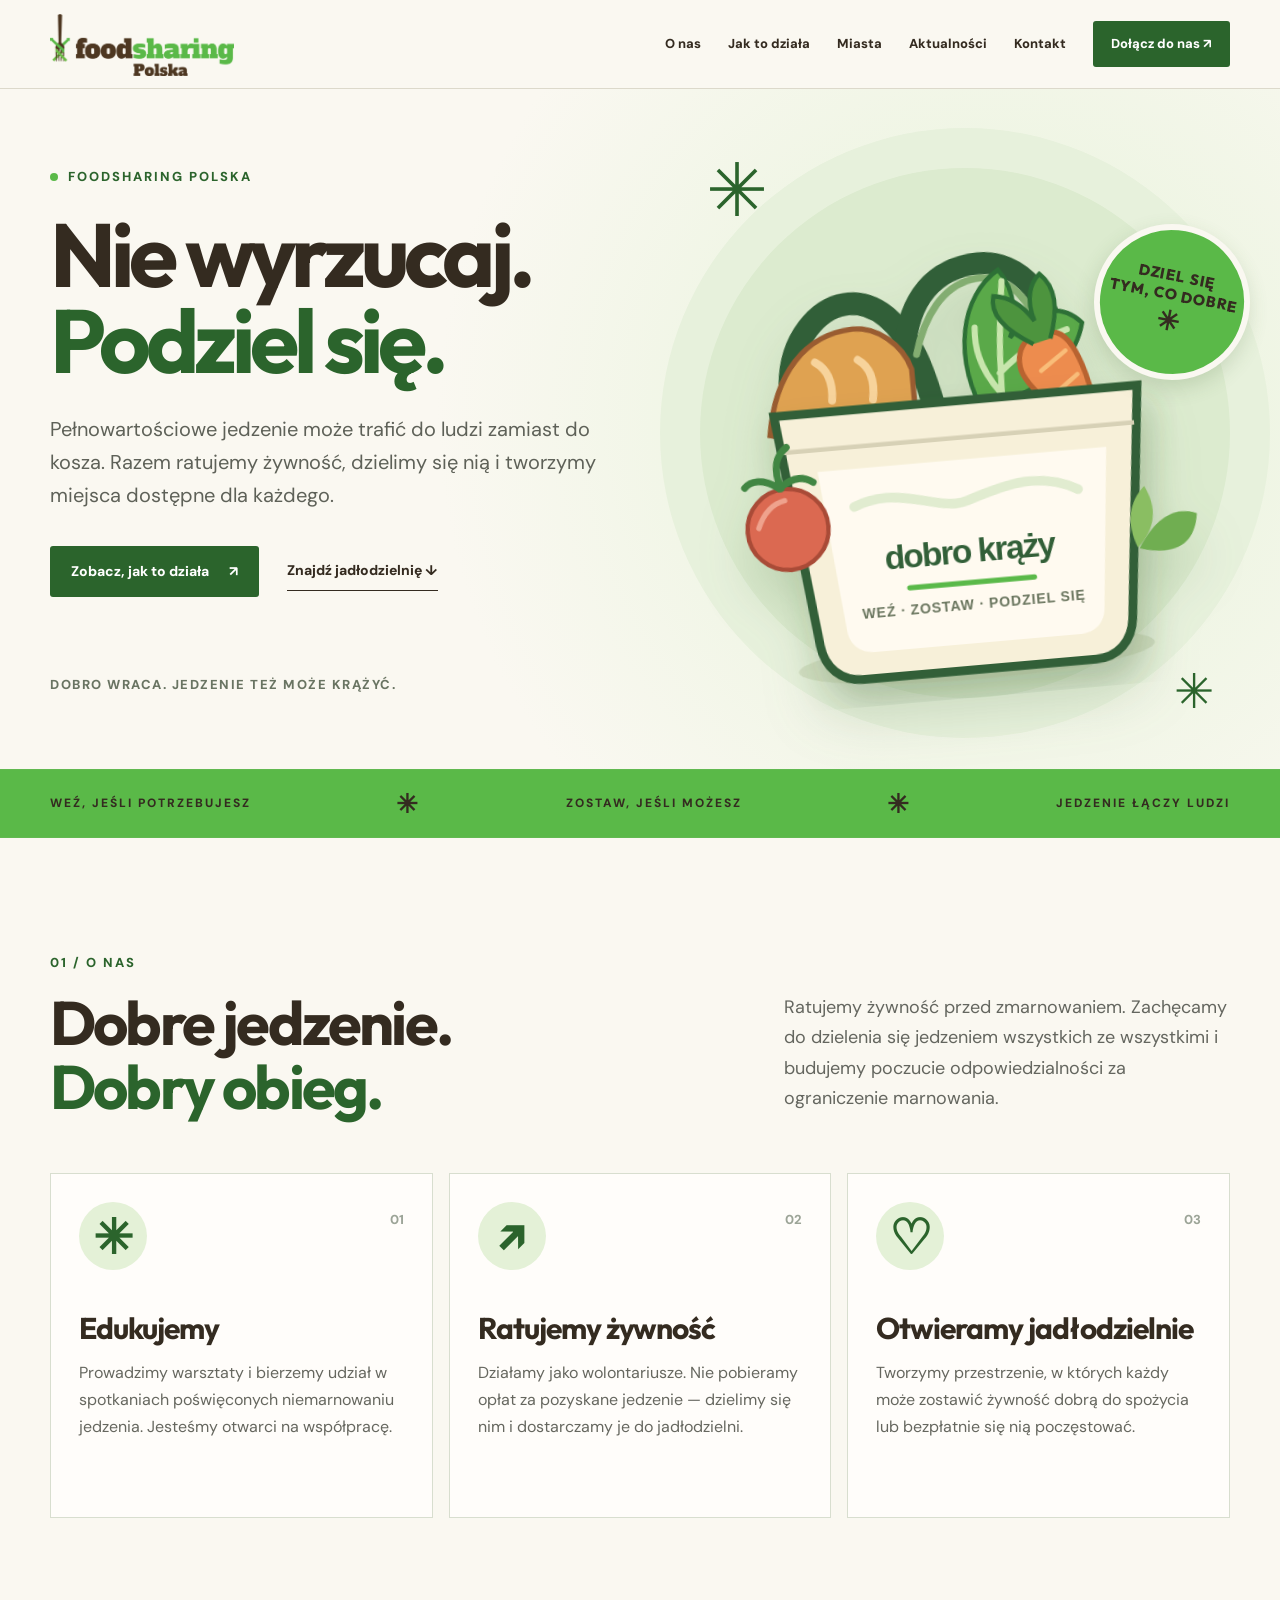
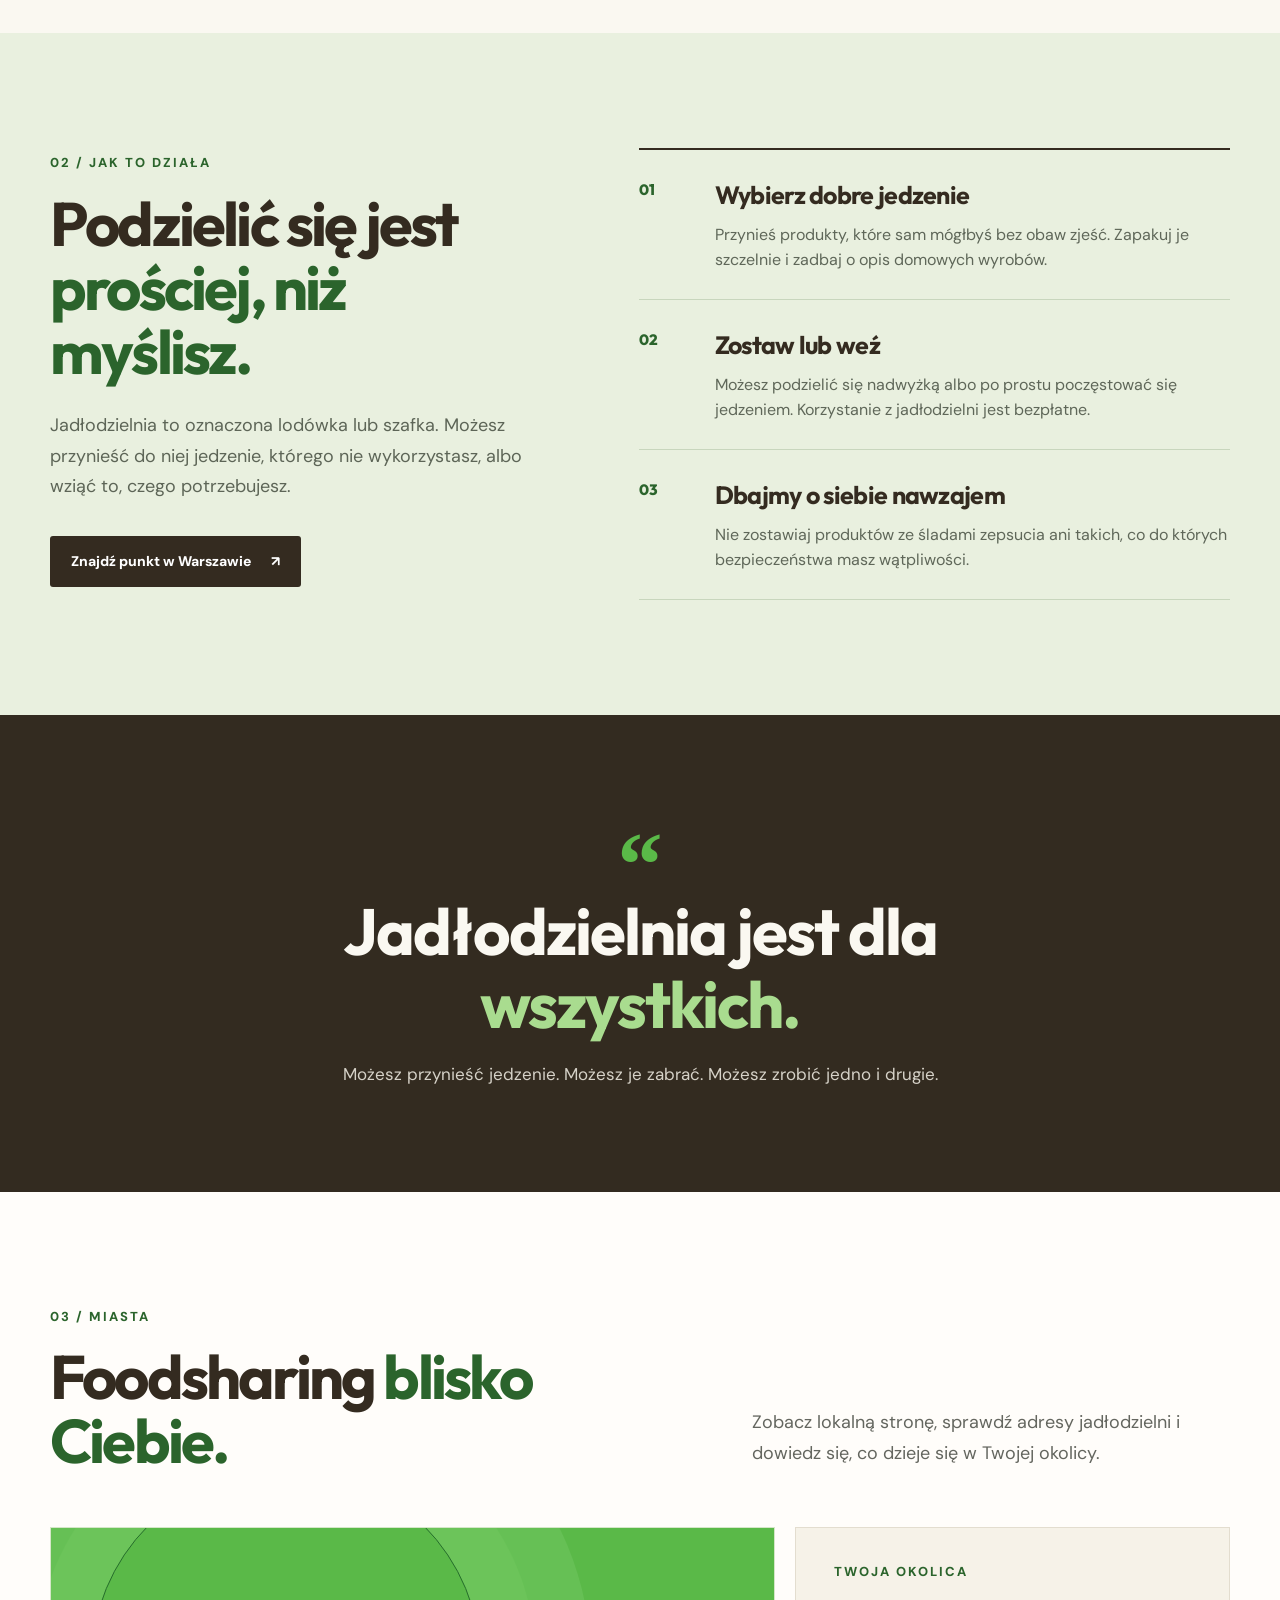
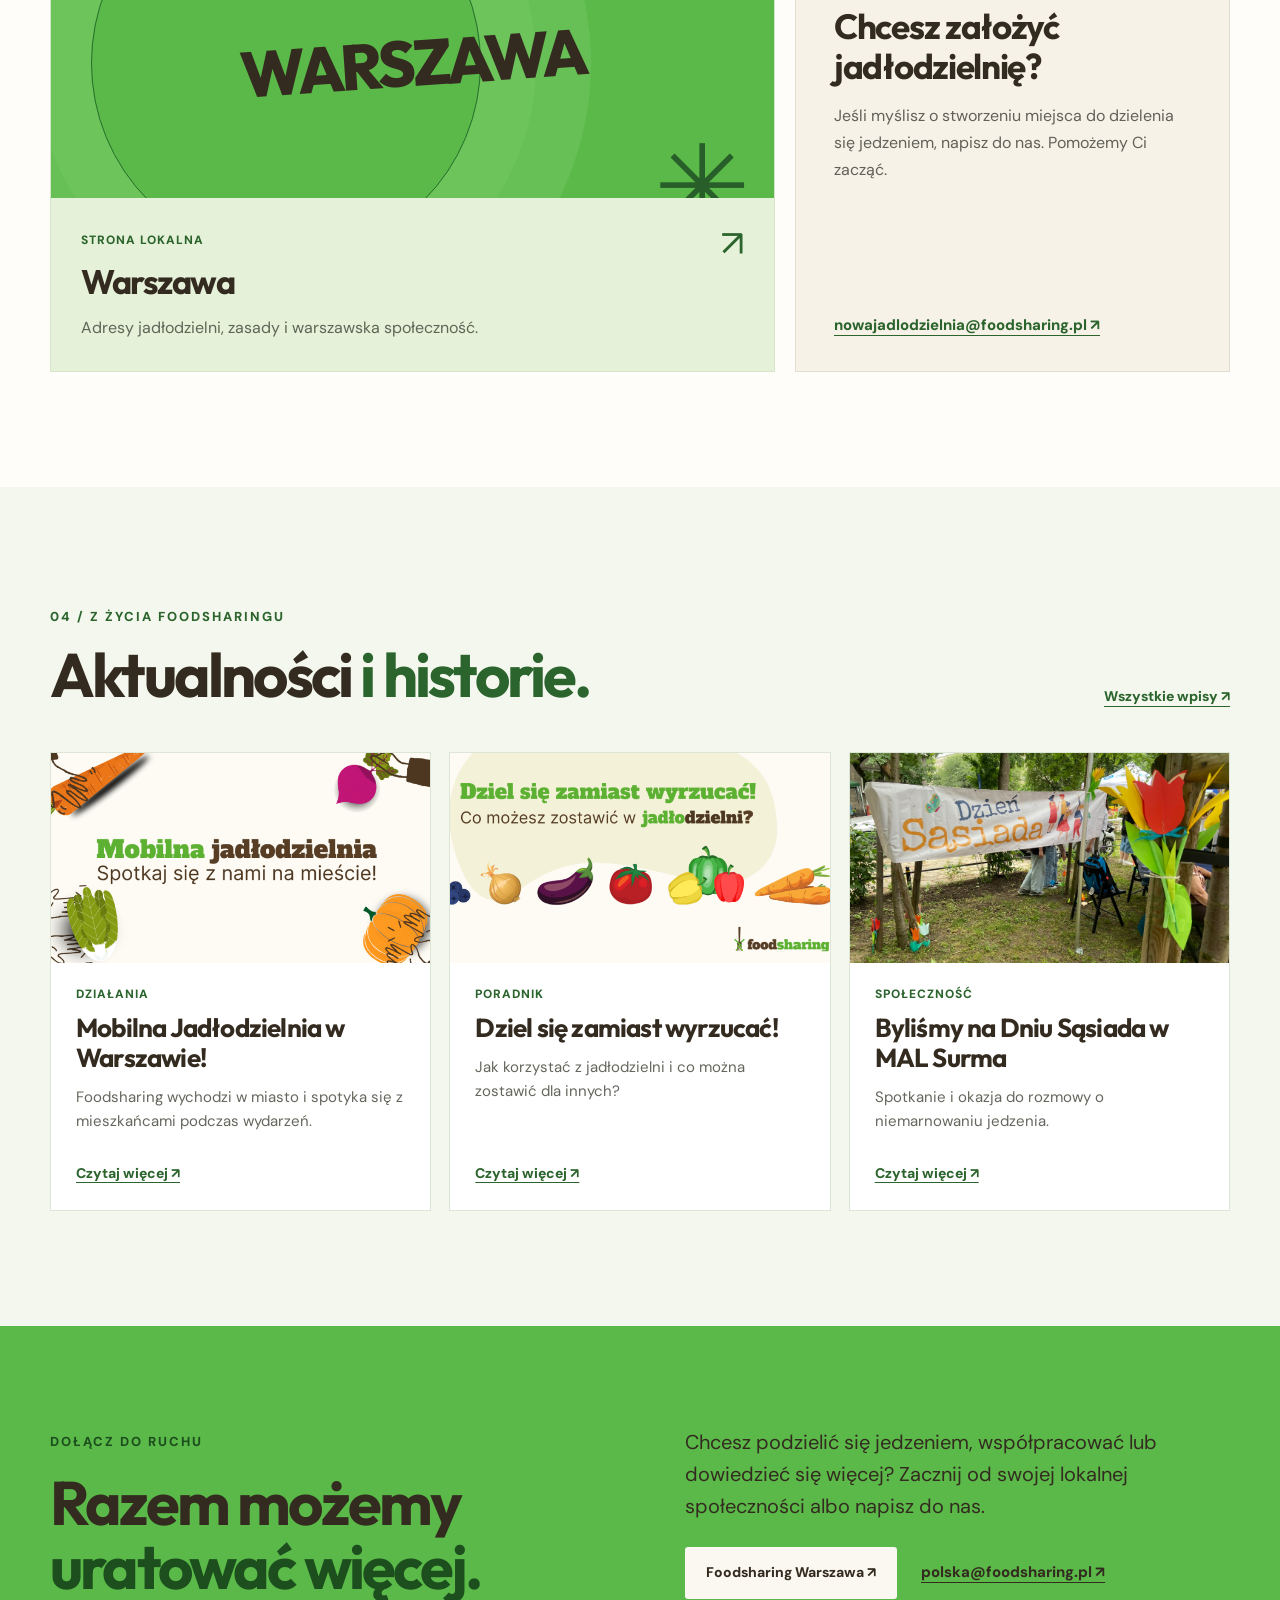
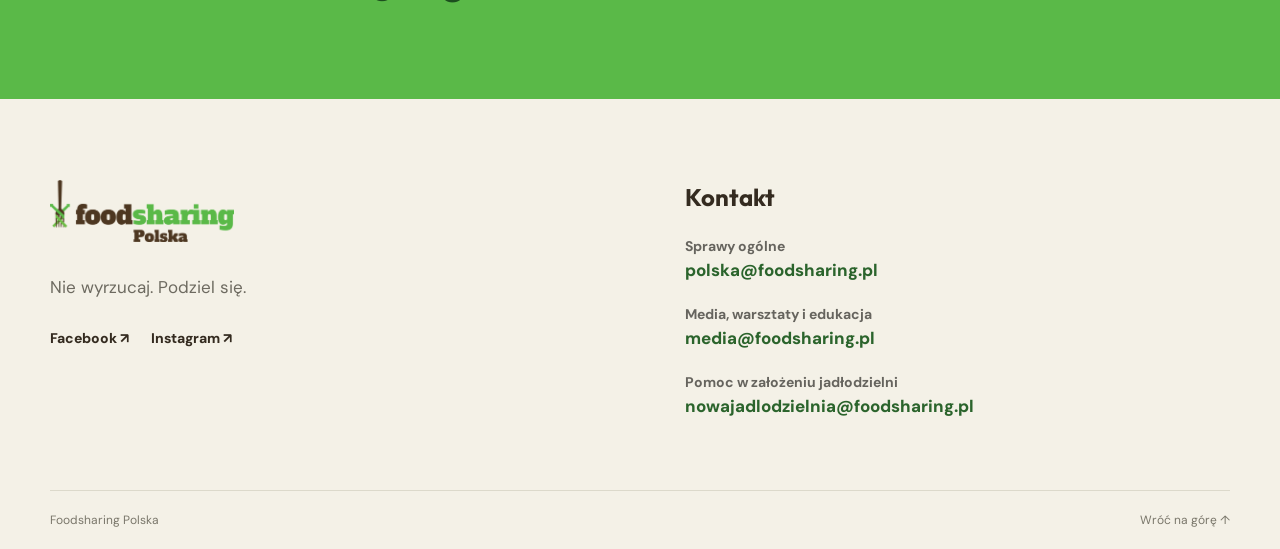
==== commit 30d20ea4: "Use original article images in news cards" ====
--- a/index.html
+++ b/index.html
@@ -35,7 +35,7 @@
 
     <section class="section home-cities" id="miasta" aria-labelledby="cities-title"><div class="wrap"><div class="home-section-top"><span class="label">03 / Miasta</span><h2 id="cities-title">Foodsharing <em>blisko Ciebie.</em></h2><p>Zobacz lokalną stronę, sprawdź adresy jadłodzielni i dowiedz się, co dzieje się w Twojej okolicy.</p></div><div class="city-grid"><a class="city-card" href="warszawa/"><div class="city-card-art" aria-hidden="true"><span class="city-ring"></span><span class="city-art-text">WARSZAWA</span><span class="city-art-star">✳</span></div><div class="city-card-bottom"><div><span>Strona lokalna</span><h3>Warszawa</h3><p>Adresy jadłodzielni, zasady i warszawska społeczność.</p></div><span class="city-arrow" aria-hidden="true">↗</span></div></a><div class="city-invite"><span class="label">Twoja okolica</span><h3>Chcesz założyć jadłodzielnię?</h3><p>Jeśli myślisz o stworzeniu miejsca do dzielenia się jedzeniem, napisz do nas. Pomożemy Ci zacząć.</p><a href="mailto:nowajadlodzielnia@foodsharing.pl">nowajadlodzielnia@foodsharing.pl ↗</a></div></div></div></section>
 
-    <section class="section home-news" id="aktualnosci" aria-labelledby="news-title"><div class="wrap"><div class="news-heading"><div><span class="label">04 / Z życia Foodsharingu</span><h2 id="news-title">Aktualności <em>i historie.</em></h2></div><a href="https://www.foodsharing.pl/#news" target="_blank" rel="noopener noreferrer">Wszystkie wpisy ↗</a></div><div class="news-grid"><a class="news-card" href="https://www.foodsharing.pl/aktualnosci/mobilna-jadlodzielnia-w-warszawie/" target="_blank" rel="noopener noreferrer"><span class="news-art news-art-one" aria-hidden="true">↗<b>JEDZENIE<br>W DRODZE</b></span><span class="news-tag">Działania</span><h3>Mobilna Jadłodzielnia w Warszawie!</h3><p>Foodsharing wychodzi w miasto i spotyka się z mieszkańcami podczas wydarzeń.</p><span class="news-read">Czytaj więcej ↗</span></a><a class="news-card" href="https://www.foodsharing.pl/aktualnosci/dziel-sie-zamiast-wyrzucac/" target="_blank" rel="noopener noreferrer"><span class="news-art news-art-two" aria-hidden="true">✳<b>WEŹ.<br>ZOSTAW.<br>PODZIEL SIĘ.</b></span><span class="news-tag">Poradnik</span><h3>Dziel się zamiast wyrzucać!</h3><p>Jak korzystać z jadłodzielni i co można zostawić dla innych?</p><span class="news-read">Czytaj więcej ↗</span></a><a class="news-card" href="https://www.foodsharing.pl/aktualnosci/bylismy-na-dniu-sasiada-w-mal-surma/" target="_blank" rel="noopener noreferrer"><span class="news-art news-art-three" aria-hidden="true">♡<b>JEDZENIE<br>ŁĄCZY LUDZI</b></span><span class="news-tag">Społeczność</span><h3>Byliśmy na Dniu Sąsiada w MAL Surma</h3><p>Spotkanie i okazja do rozmowy o niemarnowaniu jedzenia.</p><span class="news-read">Czytaj więcej ↗</span></a></div></div></section>
+    <section class="section home-news" id="aktualnosci" aria-labelledby="news-title"><div class="wrap"><div class="news-heading"><div><span class="label">04 / Z życia Foodsharingu</span><h2 id="news-title">Aktualności <em>i historie.</em></h2></div><a href="https://www.foodsharing.pl/#news" target="_blank" rel="noopener noreferrer">Wszystkie wpisy ↗</a></div><div class="news-grid"><a class="news-card" href="https://www.foodsharing.pl/aktualnosci/mobilna-jadlodzielnia-w-warszawie/" target="_blank" rel="noopener noreferrer"><img class="news-image" src="assets/aktualnosc-mobilna-jadlodzielnia.png" alt="Grafika Mobilna jadłodzielnia — spotkaj się z nami na mieście" width="768" height="384" loading="lazy"><span class="news-tag">Działania</span><h3>Mobilna Jadłodzielnia w Warszawie!</h3><p>Foodsharing wychodzi w miasto i spotyka się z mieszkańcami podczas wydarzeń.</p><span class="news-read">Czytaj więcej ↗</span></a><a class="news-card" href="https://www.foodsharing.pl/aktualnosci/dziel-sie-zamiast-wyrzucac/" target="_blank" rel="noopener noreferrer"><img class="news-image" src="assets/aktualnosc-dziel-sie.png" alt="Grafika Dziel się zamiast wyrzucać — co możesz zostawić w jadłodzielni" width="768" height="384" loading="lazy"><span class="news-tag">Poradnik</span><h3>Dziel się zamiast wyrzucać!</h3><p>Jak korzystać z jadłodzielni i co można zostawić dla innych?</p><span class="news-read">Czytaj więcej ↗</span></a><a class="news-card" href="https://www.foodsharing.pl/aktualnosci/bylismy-na-dniu-sasiada-w-mal-surma/" target="_blank" rel="noopener noreferrer"><img class="news-image" src="assets/aktualnosc-dzien-sasiada.jpg" alt="Baner Dnia Sąsiada podczas spotkania w MAL Surma" width="2048" height="1536" loading="lazy"><span class="news-tag">Społeczność</span><h3>Byliśmy na Dniu Sąsiada w MAL Surma</h3><p>Spotkanie i okazja do rozmowy o niemarnowaniu jedzenia.</p><span class="news-read">Czytaj więcej ↗</span></a></div></div></section>
 
     <section class="home-join" id="dolacz"><div class="wrap home-join-grid"><div><span class="label">Dołącz do ruchu</span><h2>Razem możemy<br><em>uratować więcej.</em></h2></div><div><p>Chcesz podzielić się jedzeniem, współpracować lub dowiedzieć się więcej? Zacznij od swojej lokalnej społeczności albo napisz do nas.</p><div class="home-join-actions"><a class="btn btn-light" href="warszawa/">Foodsharing Warszawa ↗</a><a class="join-email" href="mailto:polska@foodsharing.pl">polska@foodsharing.pl ↗</a></div></div></div></section>
   </main>
--- a/home.css
+++ b/home.css
@@ -65,9 +65,7 @@
 .news-grid{display:grid;grid-template-columns:repeat(3,1fr);gap:18px}
 .news-card{display:flex;flex-direction:column;text-decoration:none;background:#fff;border:1px solid #dce5d6;padding:0 0 25px;transition:transform .2s}
 .news-card:hover{transform:translateY(-5px)}
-.news-art{height:210px;overflow:hidden;position:relative;padding:22px;display:flex;align-items:flex-end;justify-content:space-between;color:var(--brown);font:800 80px/1 Outfit,sans-serif}
-.news-art b{position:relative;text-align:right;font:800 28px/1.03 Outfit,sans-serif;letter-spacing:-1px}
-.news-art-one{background:#e9a86f}.news-art-two{background:#a9d690}.news-art-three{background:#dbc9a1}
+.news-image{display:block;width:100%;height:210px;object-fit:cover;object-position:center;background:#e9ecd9}
 .news-card .news-tag{color:var(--green-dark);font-size:12px;font-weight:800;letter-spacing:1px;text-transform:uppercase;margin:22px 25px 9px}
 .news-card h3{font-size:26px;line-height:1.16;letter-spacing:-.8px;margin:0 25px 12px}
 .news-card p{font-size:15px;color:#65665d;line-height:1.6;margin:0 25px 30px}
@@ -108,7 +106,7 @@
   .city-invite{min-height:300px}
   .news-heading{display:block}
   .news-heading>a{display:inline-block;margin-top:20px}
-  .news-art{height:180px}
+  .news-image{height:180px}
   .home-join-grid>div+div{margin-top:35px}
   .home-join p{font-size:18px}
 }
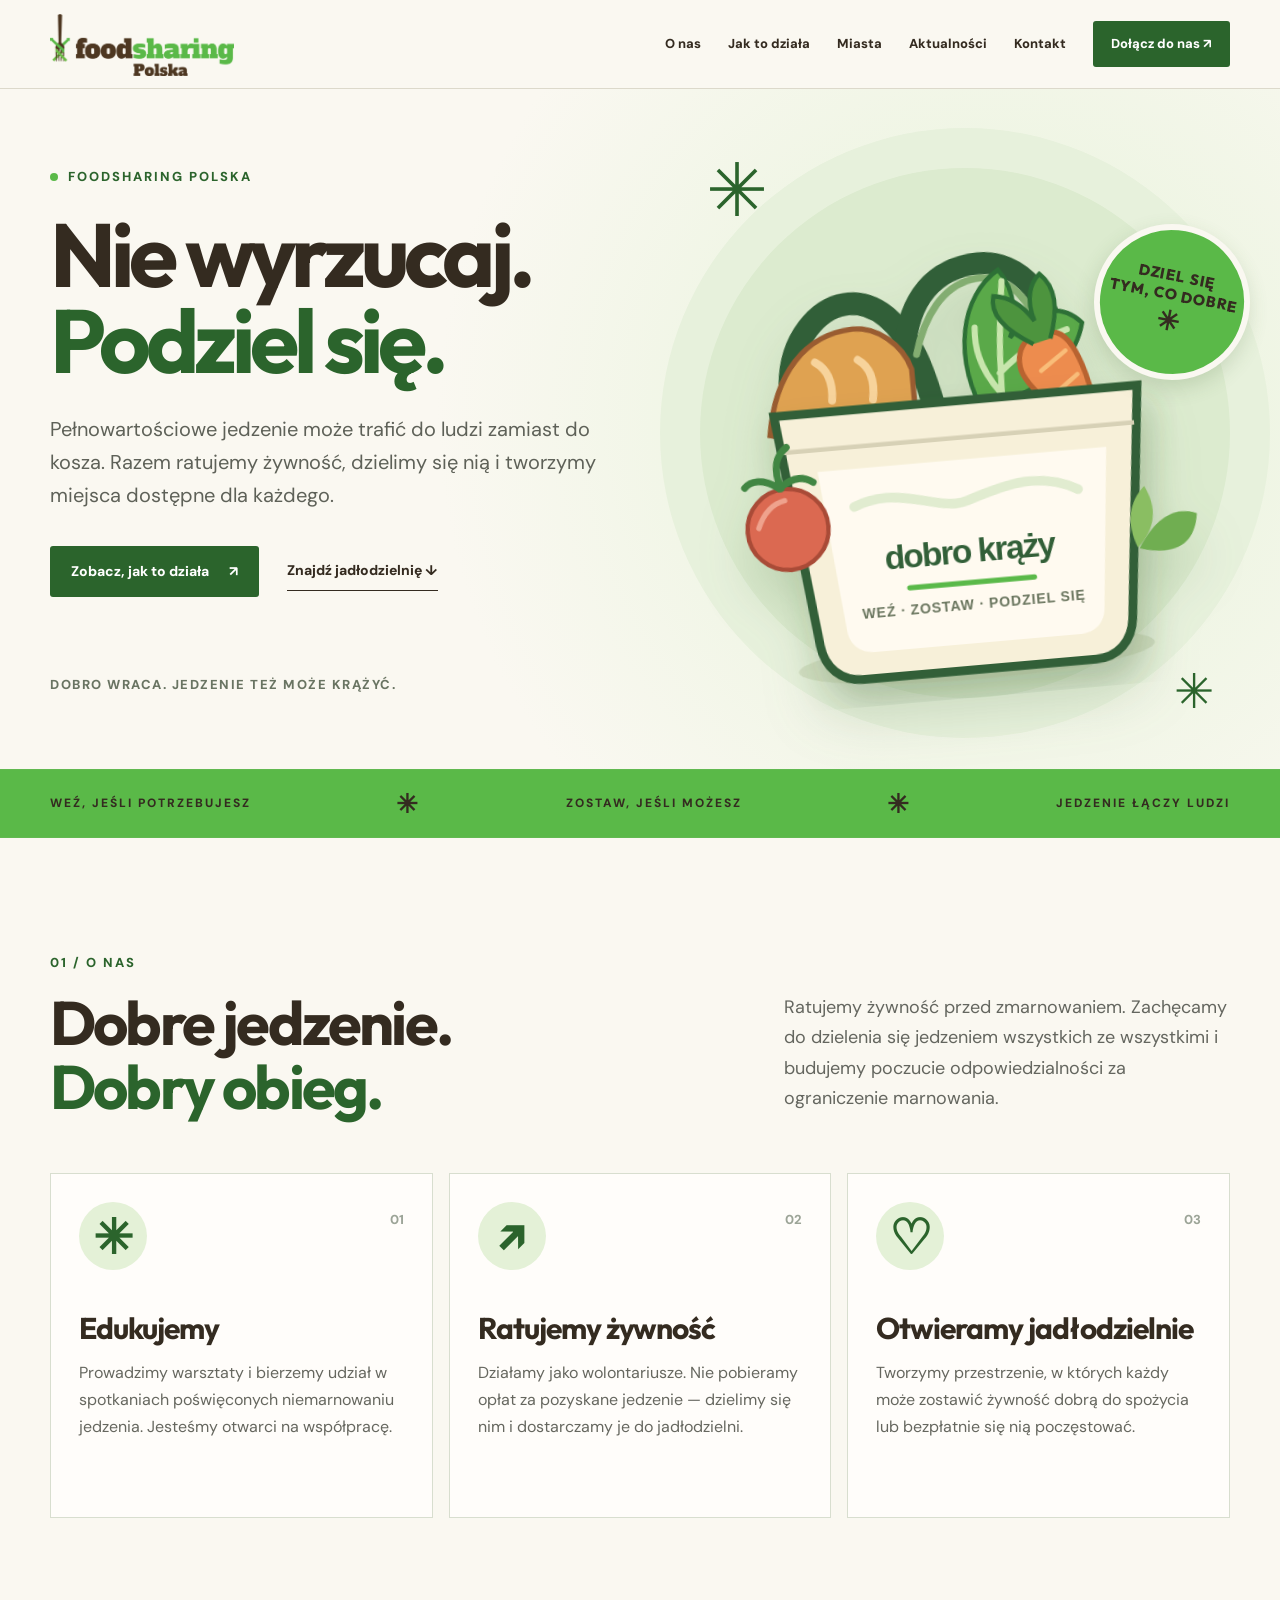
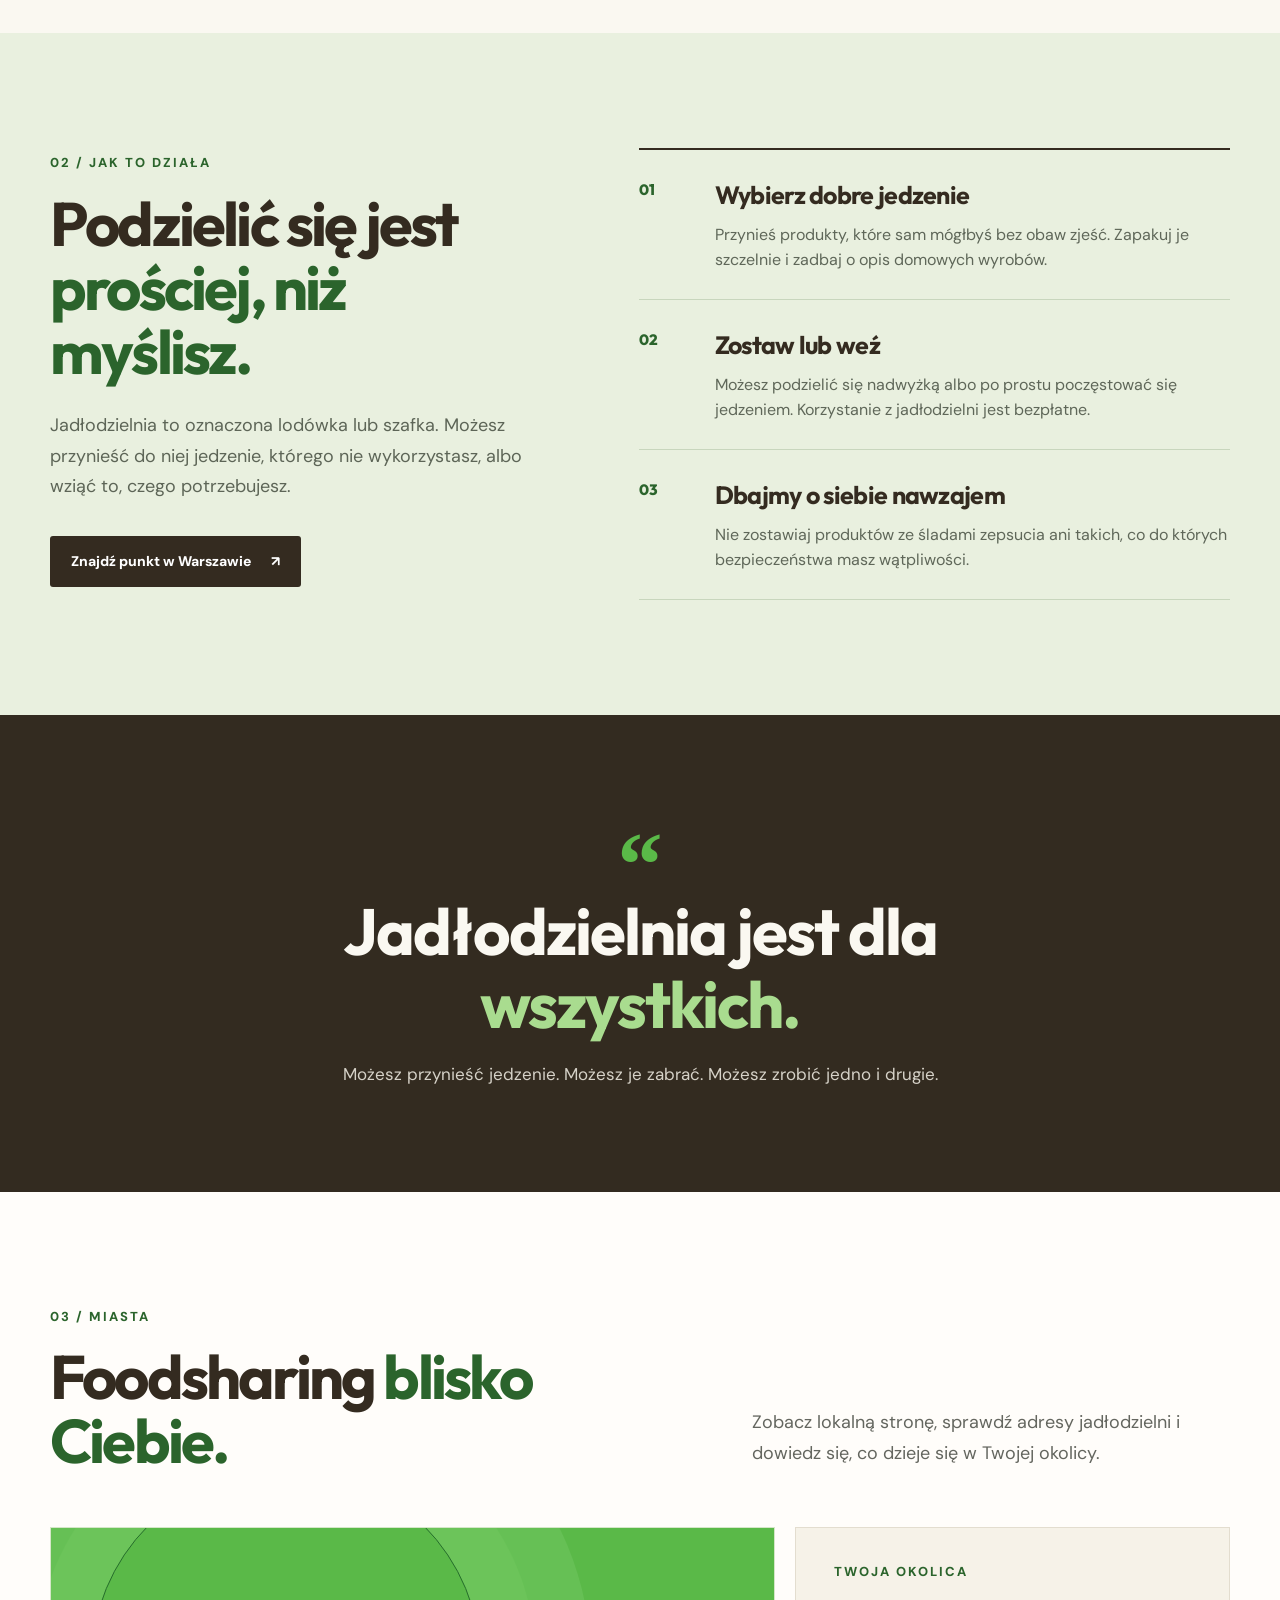
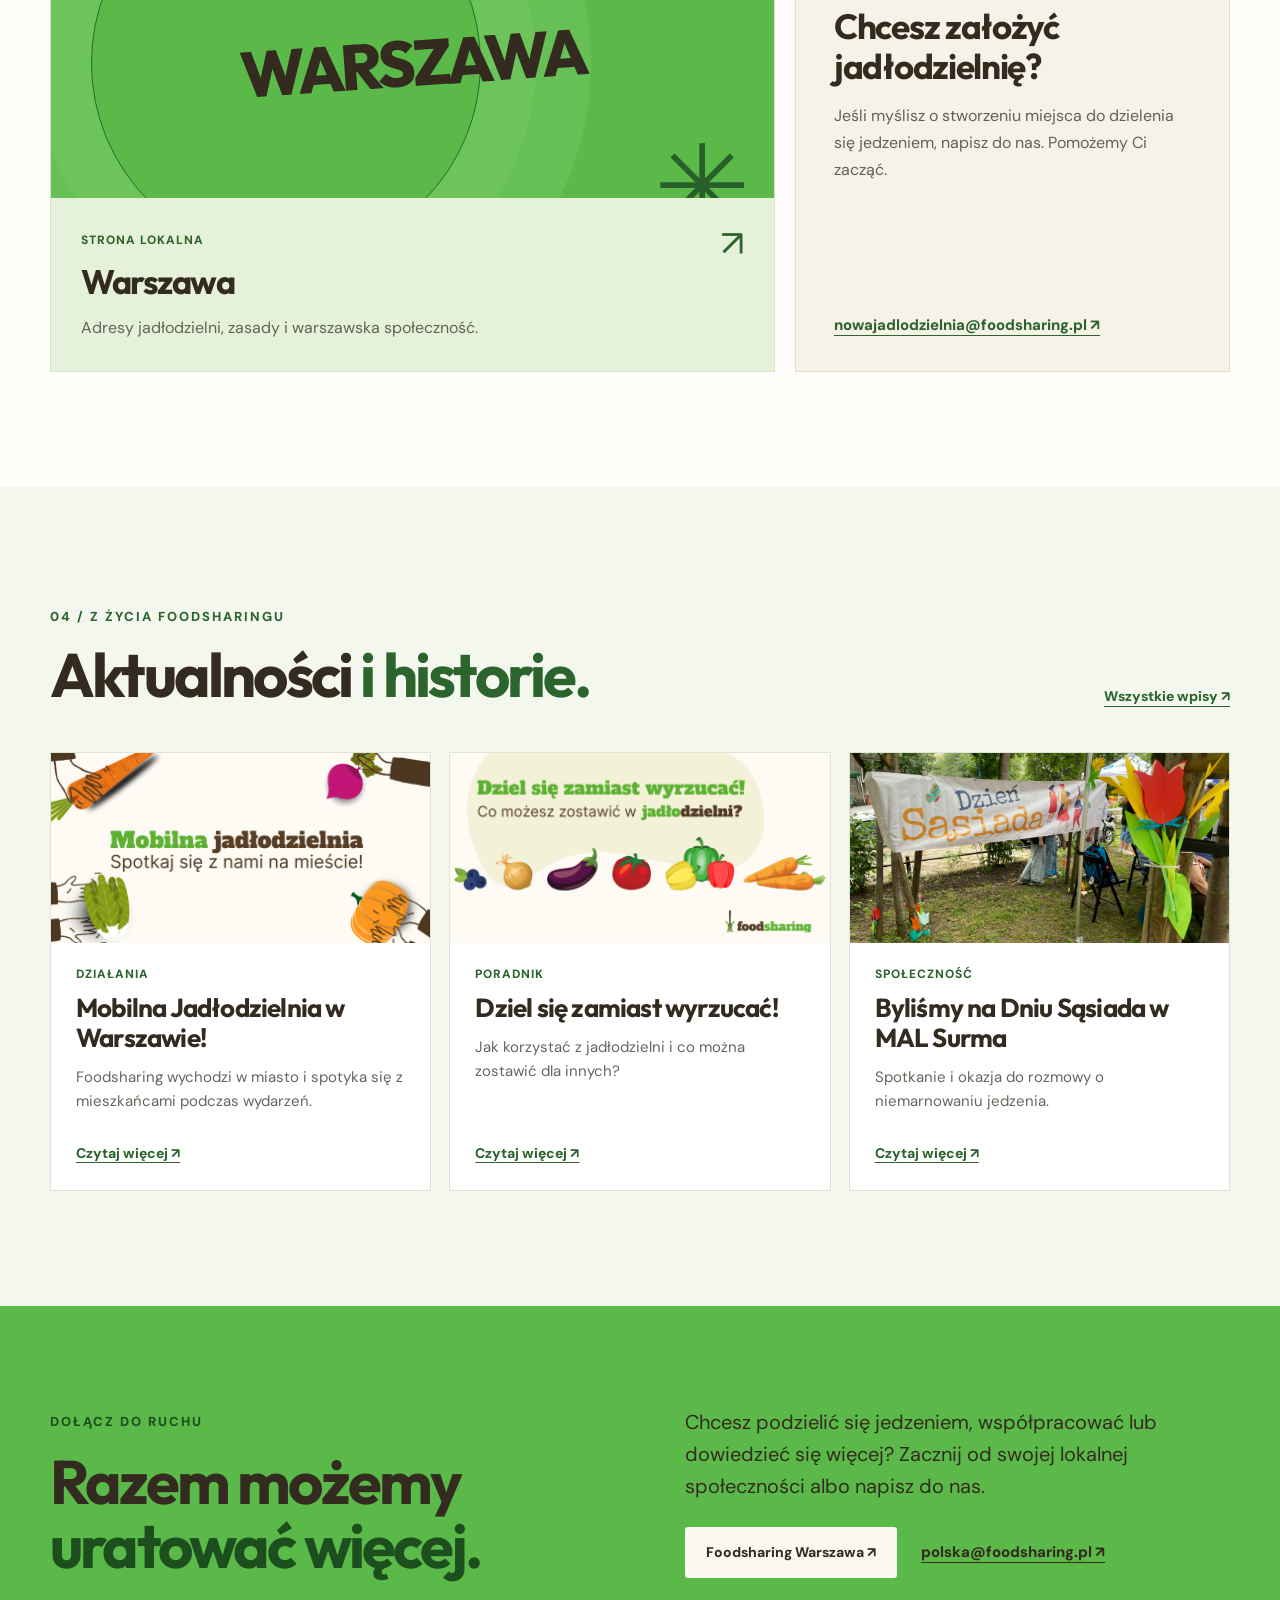
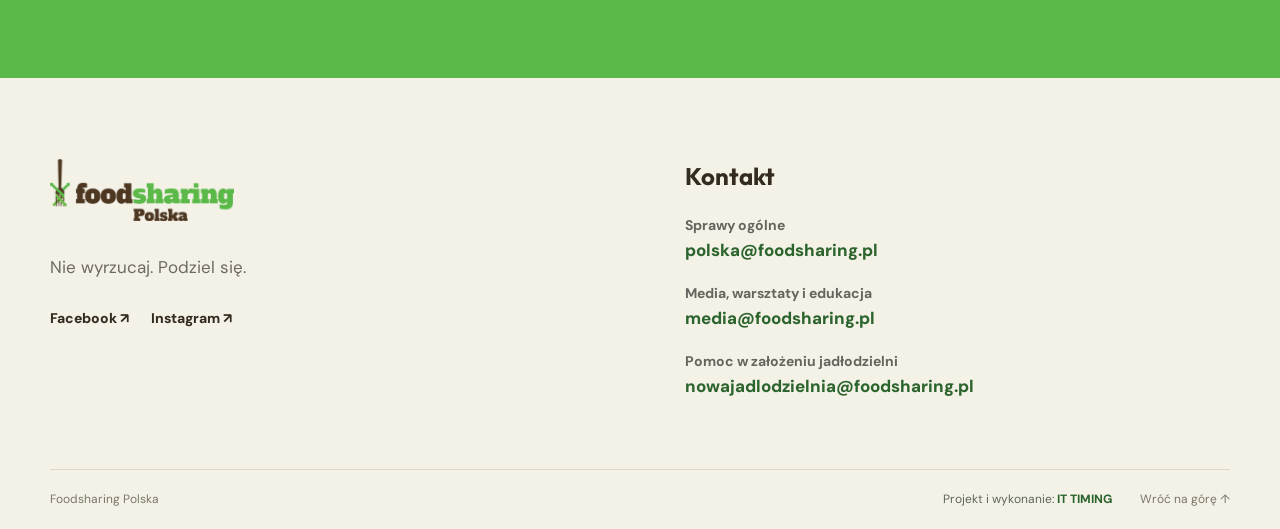
==== commit d3d84f4b: "Credit IT TIMING in both footers" ====
--- a/index.html
+++ b/index.html
@@ -40,6 +40,6 @@
     <section class="home-join" id="dolacz"><div class="wrap home-join-grid"><div><span class="label">Dołącz do ruchu</span><h2>Razem możemy<br><em>uratować więcej.</em></h2></div><div><p>Chcesz podzielić się jedzeniem, współpracować lub dowiedzieć się więcej? Zacznij od swojej lokalnej społeczności albo napisz do nas.</p><div class="home-join-actions"><a class="btn btn-light" href="warszawa/">Foodsharing Warszawa ↗</a><a class="join-email" href="mailto:polska@foodsharing.pl">polska@foodsharing.pl ↗</a></div></div></div></section>
   </main>
 
-  <footer class="footer" id="kontakt"><div class="wrap footer-grid"><div><a href="#top" class="brand" aria-label="Foodsharing Polska — wróć na górę"><img src="assets/foodsharing-polska.png" alt="Foodsharing Polska" width="184" height="63"></a><p>Nie wyrzucaj. Podziel się.</p><div class="footer-social"><a href="https://www.facebook.com/FoodsharingPolska" target="_blank" rel="noopener noreferrer">Facebook ↗</a><a href="https://www.instagram.com/explore/tags/foodsharingpolska/" target="_blank" rel="noopener noreferrer">Instagram ↗</a></div></div><div class="contact"><h2>Kontakt</h2><p>Sprawy ogólne<br><a href="mailto:polska@foodsharing.pl">polska@foodsharing.pl</a></p><p>Media, warsztaty i edukacja<br><a href="mailto:media@foodsharing.pl">media@foodsharing.pl</a></p><p>Pomoc w założeniu jadłodzielni<br><a href="mailto:nowajadlodzielnia@foodsharing.pl">nowajadlodzielnia@foodsharing.pl</a></p></div></div><div class="wrap footer-bottom"><span>Foodsharing Polska</span><a href="#top">Wróć na górę ↑</a></div></footer>
+  <footer class="footer" id="kontakt"><div class="wrap footer-grid"><div><a href="#top" class="brand" aria-label="Foodsharing Polska — wróć na górę"><img src="assets/foodsharing-polska.png" alt="Foodsharing Polska" width="184" height="63"></a><p>Nie wyrzucaj. Podziel się.</p><div class="footer-social"><a href="https://www.facebook.com/FoodsharingPolska" target="_blank" rel="noopener noreferrer">Facebook ↗</a><a href="https://www.instagram.com/explore/tags/foodsharingpolska/" target="_blank" rel="noopener noreferrer">Instagram ↗</a></div></div><div class="contact"><h2>Kontakt</h2><p>Sprawy ogólne<br><a href="mailto:polska@foodsharing.pl">polska@foodsharing.pl</a></p><p>Media, warsztaty i edukacja<br><a href="mailto:media@foodsharing.pl">media@foodsharing.pl</a></p><p>Pomoc w założeniu jadłodzielni<br><a href="mailto:nowajadlodzielnia@foodsharing.pl">nowajadlodzielnia@foodsharing.pl</a></p></div></div><div class="wrap footer-bottom"><span>Foodsharing Polska</span><span class="footer-credit">Projekt i wykonanie: <strong>IT TIMING</strong></span><a href="#top">Wróć na górę ↑</a></div></footer>
 </body>
 </html>
--- a/styles.css
+++ b/styles.css
@@ -59,3 +59,7 @@
   .address-item{min-height:auto;padding:16px;flex-direction:column;gap:8px}
   .address-item a{margin-top:0}
 }
+
+.footer-bottom{display:grid;grid-template-columns:1fr auto auto;align-items:center;gap:12px 28px}
+.footer-credit{color:#5c6659}.footer-credit strong{color:var(--green-dark);font-weight:800}
+@media(max-width:760px){.footer-bottom{grid-template-columns:1fr auto}.footer-credit{grid-column:1/-1;grid-row:2}}
--- a/home.css
+++ b/home.css
@@ -65,7 +65,8 @@
 .news-grid{display:grid;grid-template-columns:repeat(3,1fr);gap:18px}
 .news-card{display:flex;flex-direction:column;text-decoration:none;background:#fff;border:1px solid #dce5d6;padding:0 0 25px;transition:transform .2s}
 .news-card:hover{transform:translateY(-5px)}
-.news-image{display:block;width:100%;height:210px;object-fit:cover;object-position:center;background:#e9ecd9}
+.news-image{display:block;width:100%;height:auto;aspect-ratio:2/1;object-fit:contain;object-position:center;background:#e9ecd9}
+.news-card:nth-child(3) .news-image{object-fit:cover}
 .news-card .news-tag{color:var(--green-dark);font-size:12px;font-weight:800;letter-spacing:1px;text-transform:uppercase;margin:22px 25px 9px}
 .news-card h3{font-size:26px;line-height:1.16;letter-spacing:-.8px;margin:0 25px 12px}
 .news-card p{font-size:15px;color:#65665d;line-height:1.6;margin:0 25px 30px}
@@ -106,7 +107,6 @@
   .city-invite{min-height:300px}
   .news-heading{display:block}
   .news-heading>a{display:inline-block;margin-top:20px}
-  .news-image{height:180px}
   .home-join-grid>div+div{margin-top:35px}
   .home-join p{font-size:18px}
 }
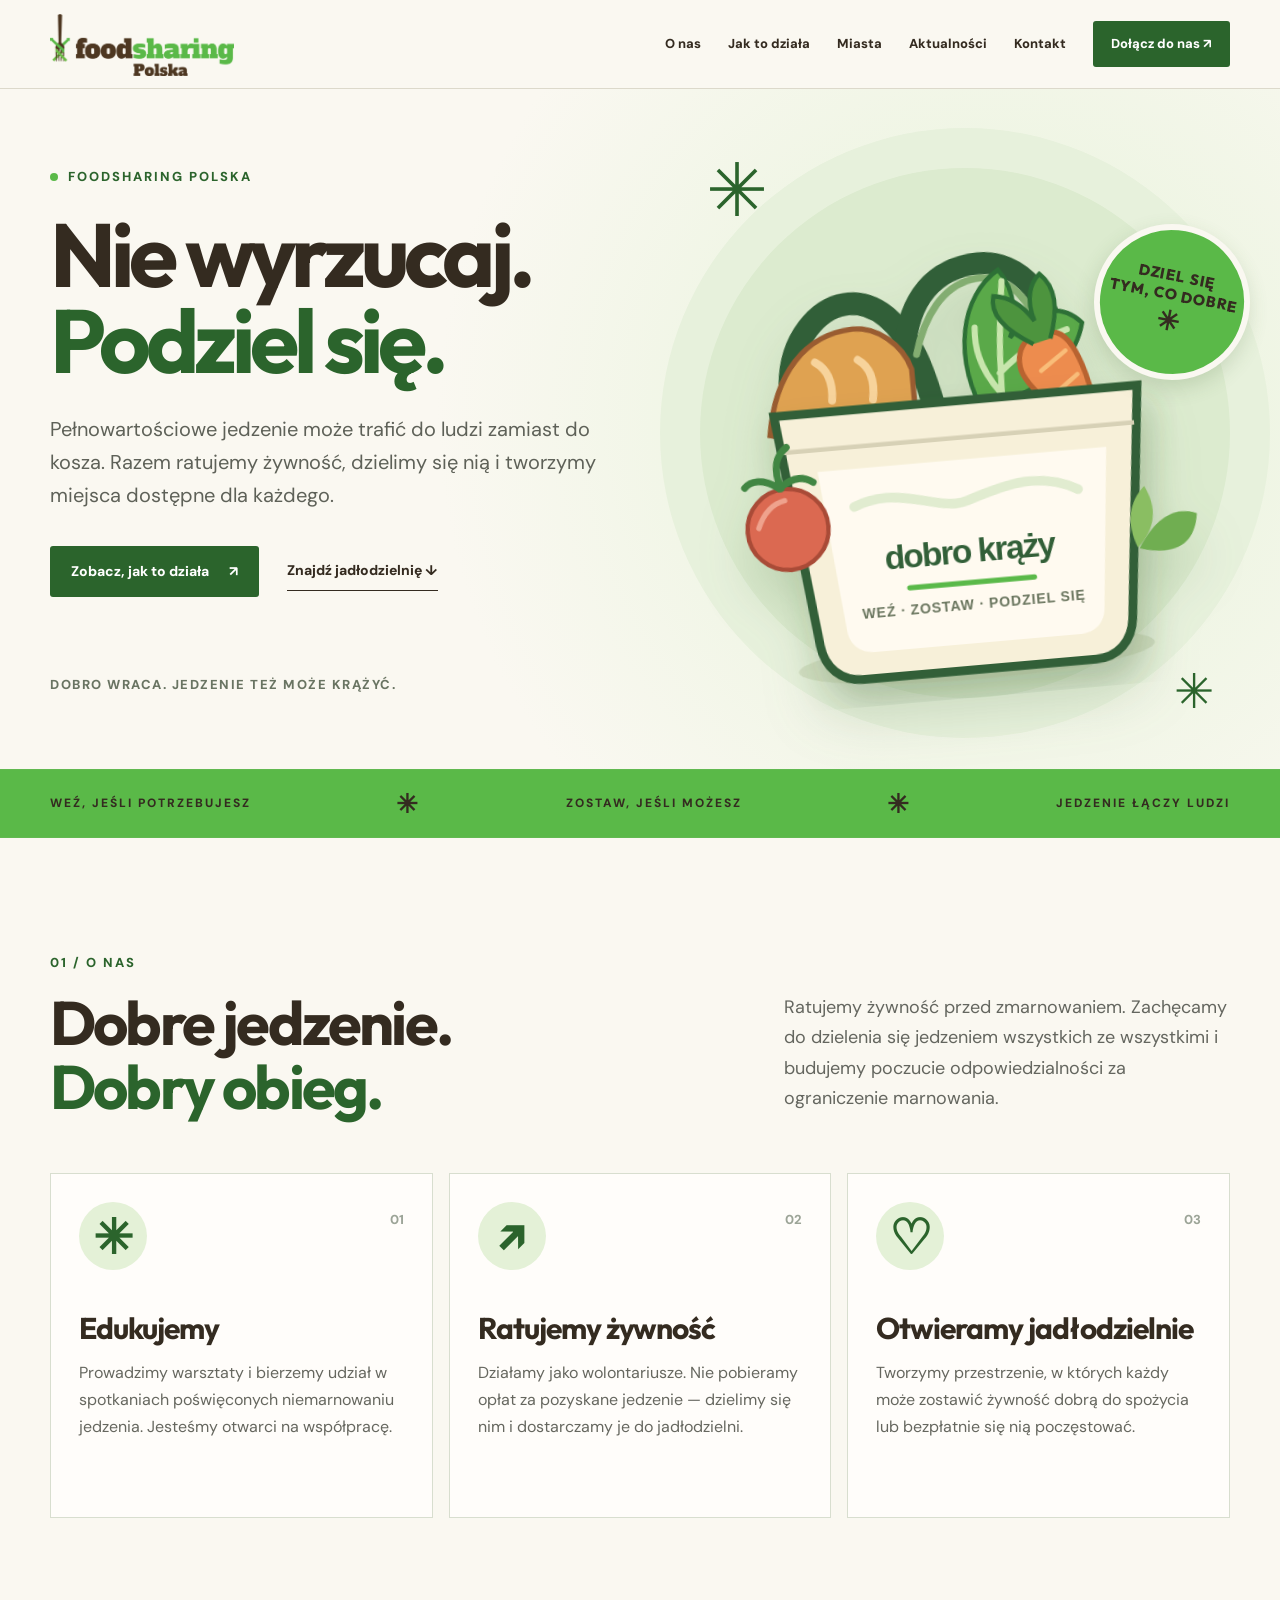
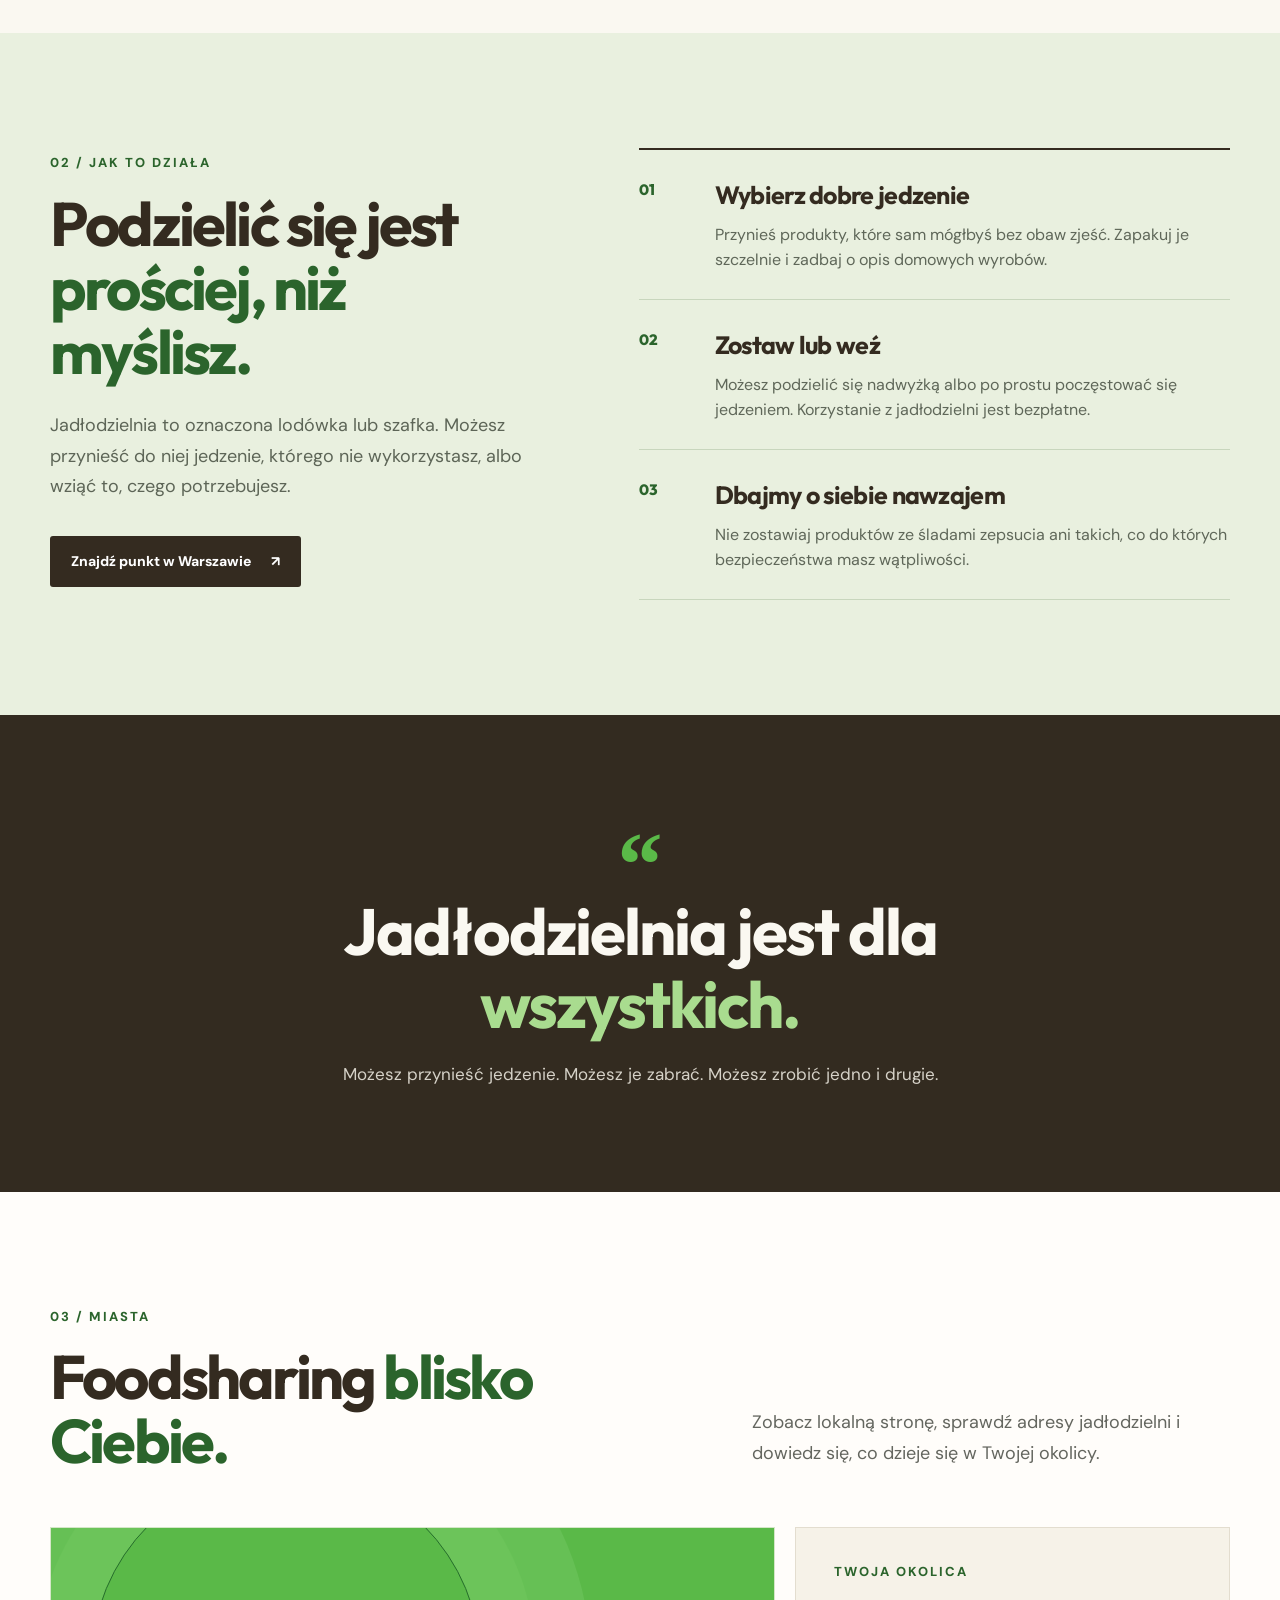
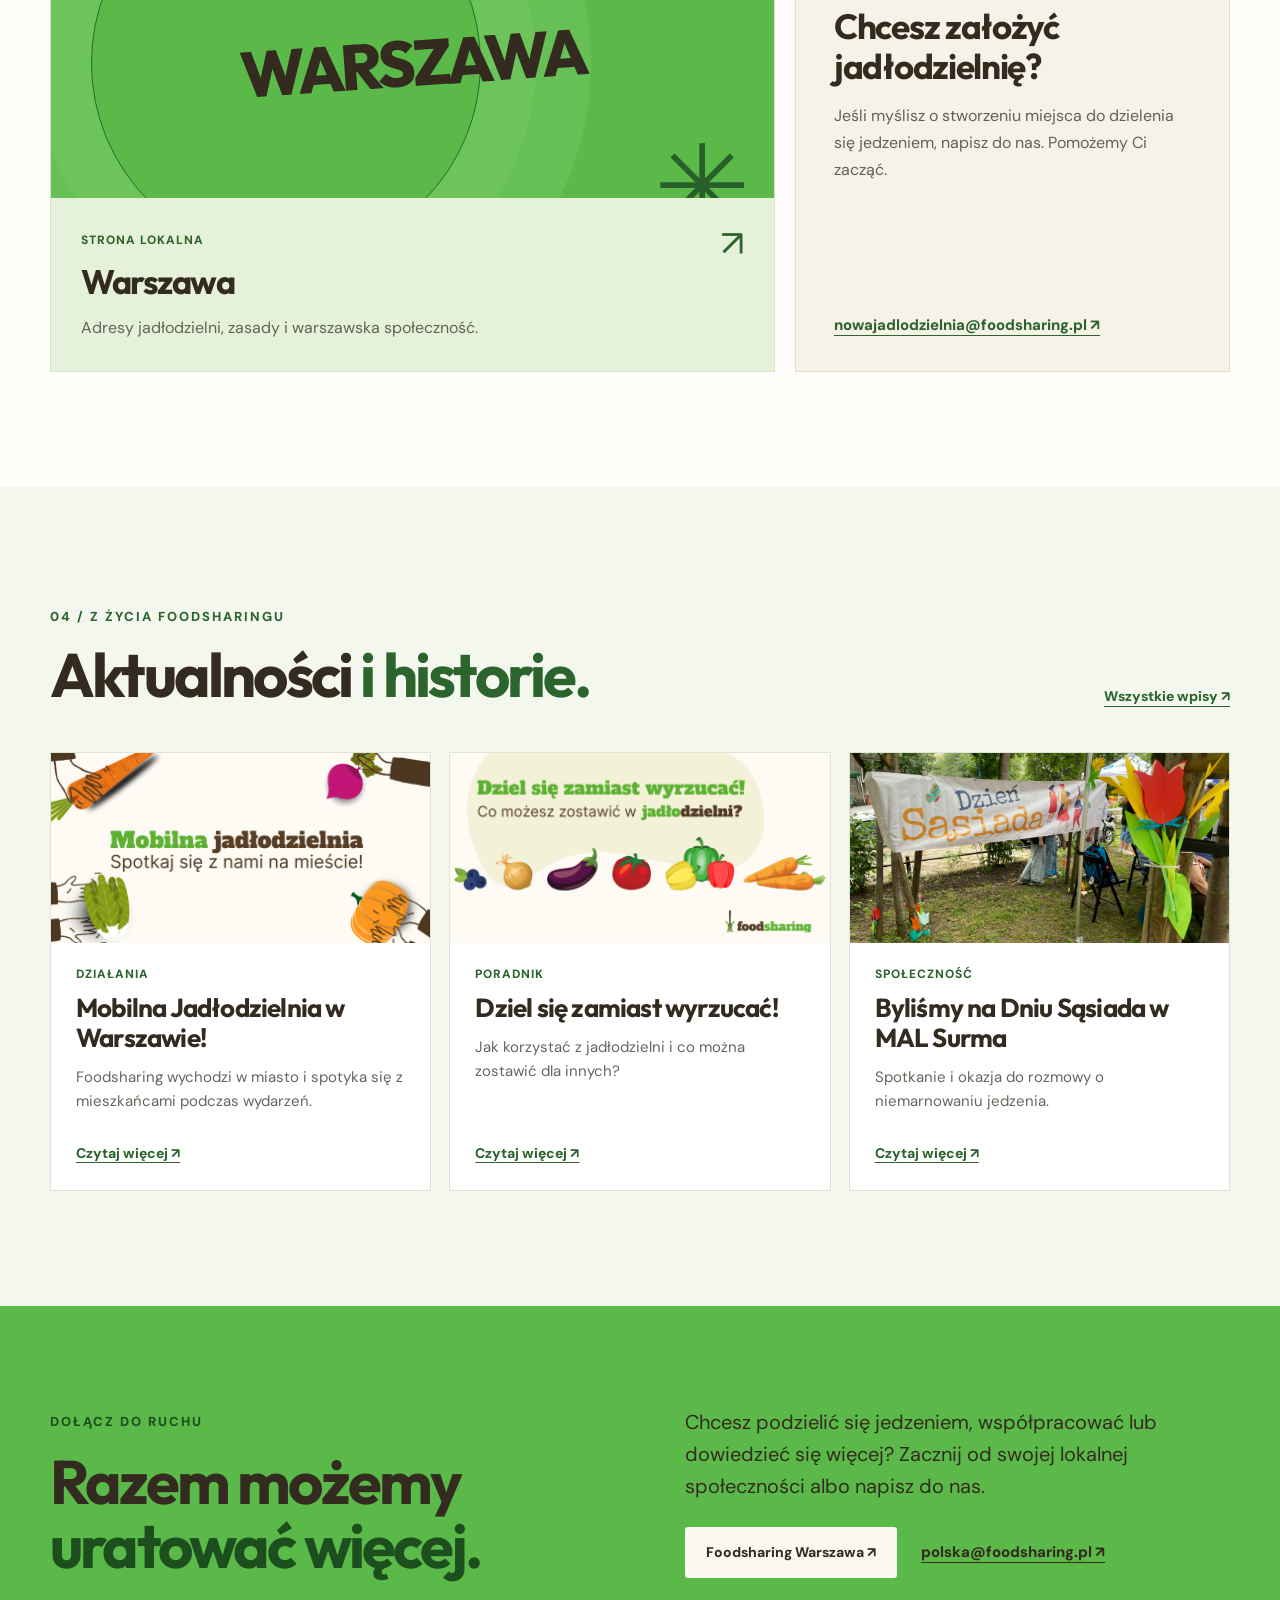
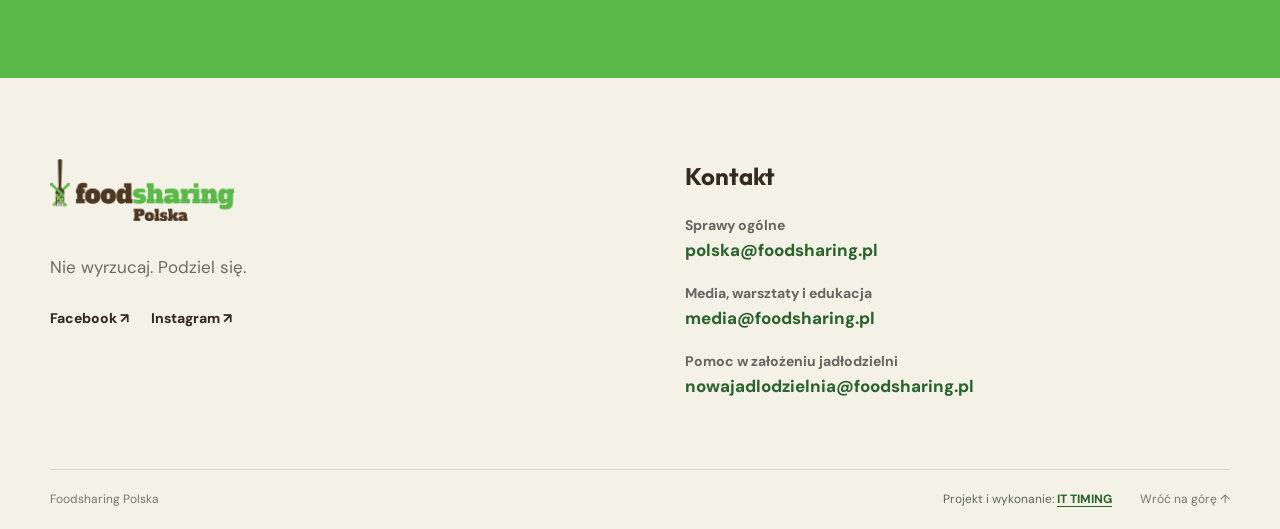
==== commit 2a757056: "Link IT TIMING footer credit to company site" ====
--- a/index.html
+++ b/index.html
@@ -40,6 +40,6 @@
     <section class="home-join" id="dolacz"><div class="wrap home-join-grid"><div><span class="label">Dołącz do ruchu</span><h2>Razem możemy<br><em>uratować więcej.</em></h2></div><div><p>Chcesz podzielić się jedzeniem, współpracować lub dowiedzieć się więcej? Zacznij od swojej lokalnej społeczności albo napisz do nas.</p><div class="home-join-actions"><a class="btn btn-light" href="warszawa/">Foodsharing Warszawa ↗</a><a class="join-email" href="mailto:polska@foodsharing.pl">polska@foodsharing.pl ↗</a></div></div></div></section>
   </main>
 
-  <footer class="footer" id="kontakt"><div class="wrap footer-grid"><div><a href="#top" class="brand" aria-label="Foodsharing Polska — wróć na górę"><img src="assets/foodsharing-polska.png" alt="Foodsharing Polska" width="184" height="63"></a><p>Nie wyrzucaj. Podziel się.</p><div class="footer-social"><a href="https://www.facebook.com/FoodsharingPolska" target="_blank" rel="noopener noreferrer">Facebook ↗</a><a href="https://www.instagram.com/explore/tags/foodsharingpolska/" target="_blank" rel="noopener noreferrer">Instagram ↗</a></div></div><div class="contact"><h2>Kontakt</h2><p>Sprawy ogólne<br><a href="mailto:polska@foodsharing.pl">polska@foodsharing.pl</a></p><p>Media, warsztaty i edukacja<br><a href="mailto:media@foodsharing.pl">media@foodsharing.pl</a></p><p>Pomoc w założeniu jadłodzielni<br><a href="mailto:nowajadlodzielnia@foodsharing.pl">nowajadlodzielnia@foodsharing.pl</a></p></div></div><div class="wrap footer-bottom"><span>Foodsharing Polska</span><span class="footer-credit">Projekt i wykonanie: <strong>IT TIMING</strong></span><a href="#top">Wróć na górę ↑</a></div></footer>
+  <footer class="footer" id="kontakt"><div class="wrap footer-grid"><div><a href="#top" class="brand" aria-label="Foodsharing Polska — wróć na górę"><img src="assets/foodsharing-polska.png" alt="Foodsharing Polska" width="184" height="63"></a><p>Nie wyrzucaj. Podziel się.</p><div class="footer-social"><a href="https://www.facebook.com/FoodsharingPolska" target="_blank" rel="noopener noreferrer">Facebook ↗</a><a href="https://www.instagram.com/explore/tags/foodsharingpolska/" target="_blank" rel="noopener noreferrer">Instagram ↗</a></div></div><div class="contact"><h2>Kontakt</h2><p>Sprawy ogólne<br><a href="mailto:polska@foodsharing.pl">polska@foodsharing.pl</a></p><p>Media, warsztaty i edukacja<br><a href="mailto:media@foodsharing.pl">media@foodsharing.pl</a></p><p>Pomoc w założeniu jadłodzielni<br><a href="mailto:nowajadlodzielnia@foodsharing.pl">nowajadlodzielnia@foodsharing.pl</a></p></div></div><div class="wrap footer-bottom"><span>Foodsharing Polska</span><span class="footer-credit">Projekt i wykonanie: <a href="https://it-timing.eu/">IT TIMING</a></span><a href="#top">Wróć na górę ↑</a></div></footer>
 </body>
 </html>
--- a/styles.css
+++ b/styles.css
@@ -61,5 +61,5 @@
 }
 
 .footer-bottom{display:grid;grid-template-columns:1fr auto auto;align-items:center;gap:12px 28px}
-.footer-credit{color:#5c6659}.footer-credit strong{color:var(--green-dark);font-weight:800}
+.footer-credit{color:#5c6659}.footer-credit a{color:var(--green-dark);font-weight:800;text-decoration:underline;text-underline-offset:3px}.footer-credit a:hover{text-decoration-thickness:2px}.footer-credit a:focus-visible{outline:2px solid var(--green-dark);outline-offset:3px}
 @media(max-width:760px){.footer-bottom{grid-template-columns:1fr auto}.footer-credit{grid-column:1/-1;grid-row:2}}
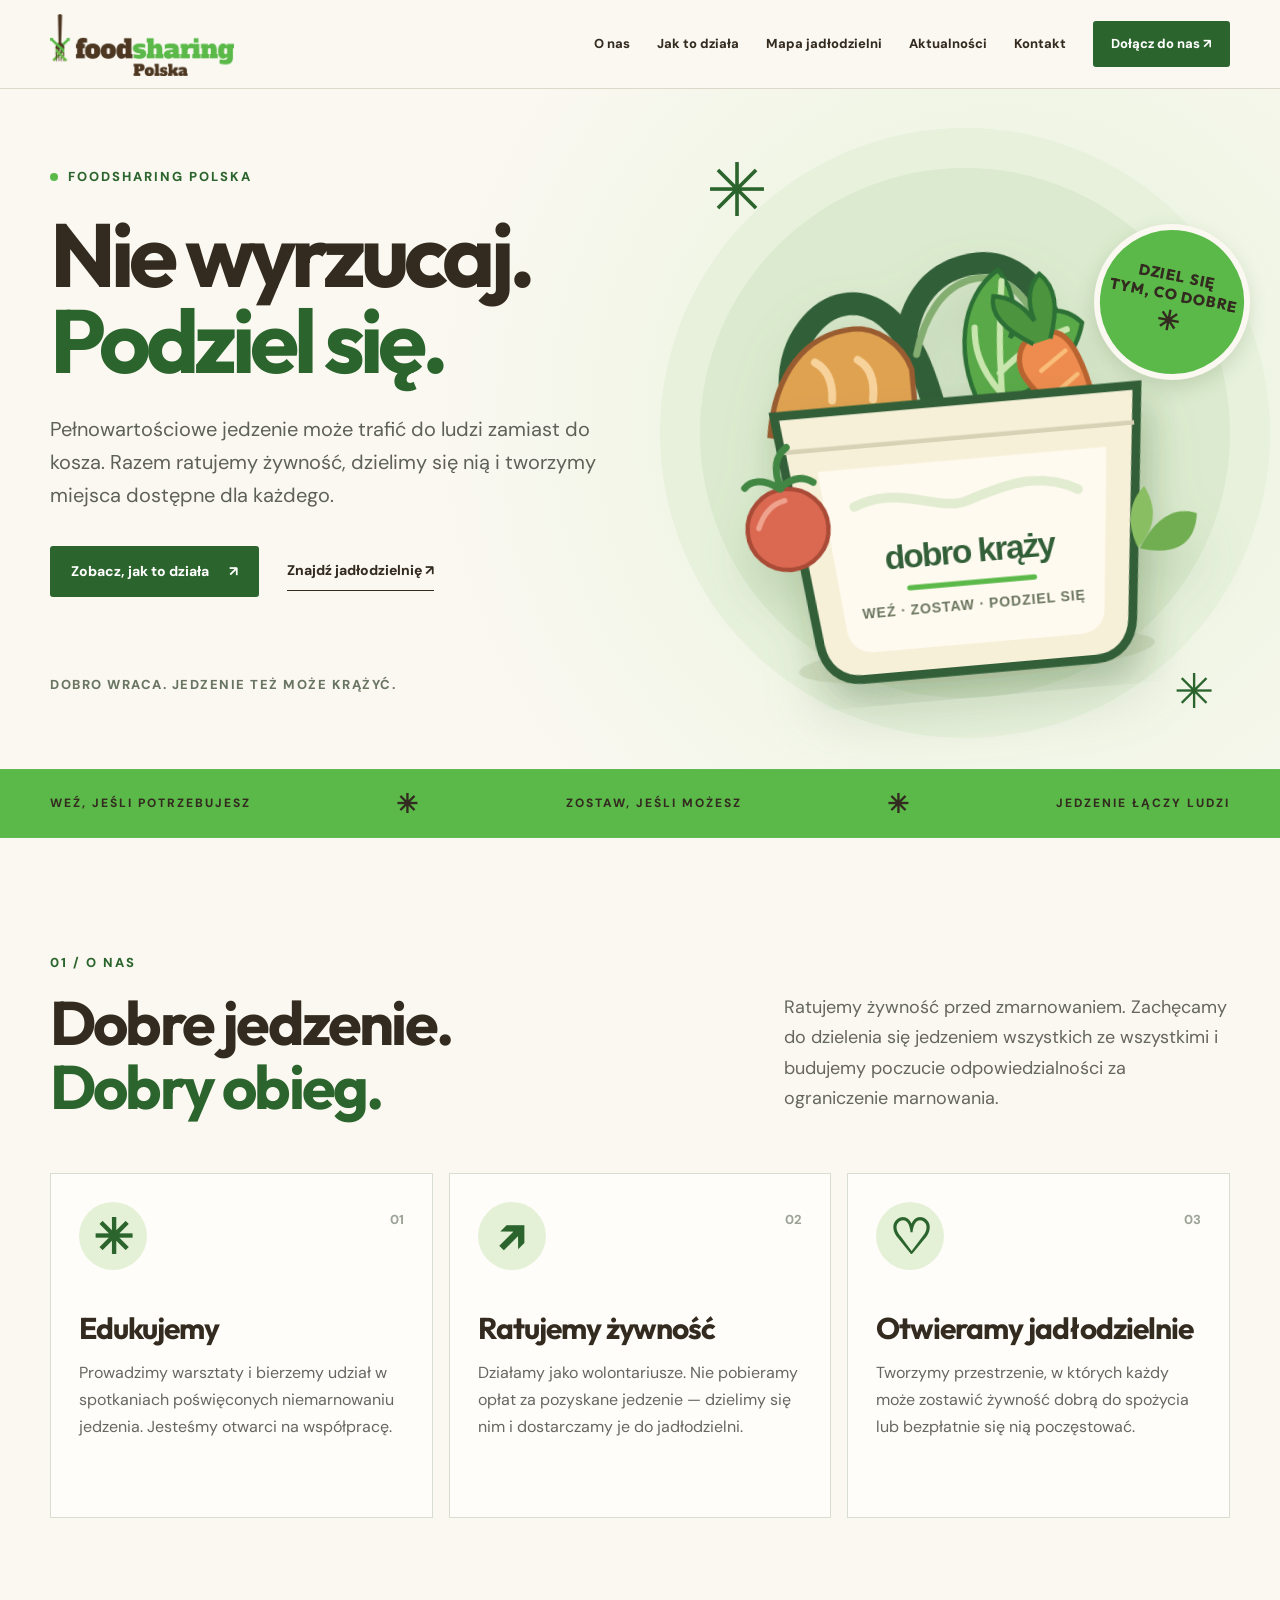
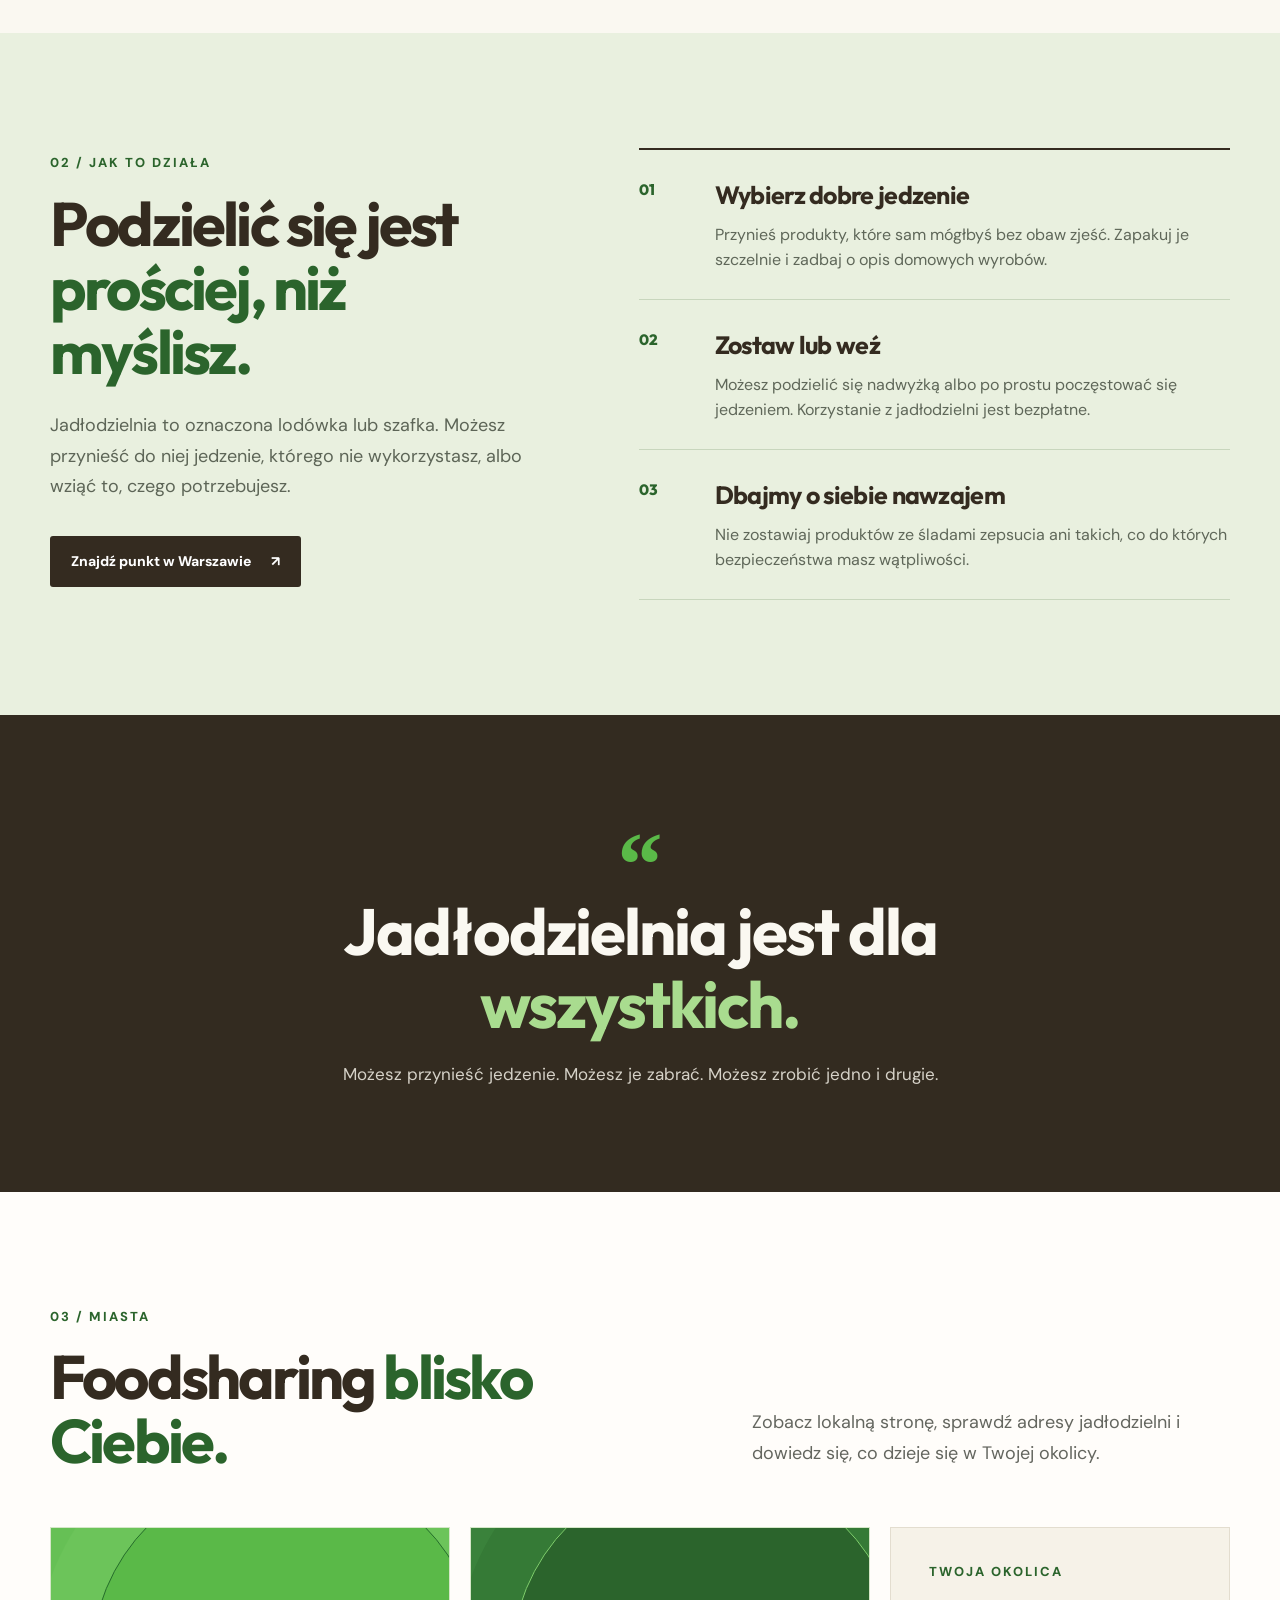
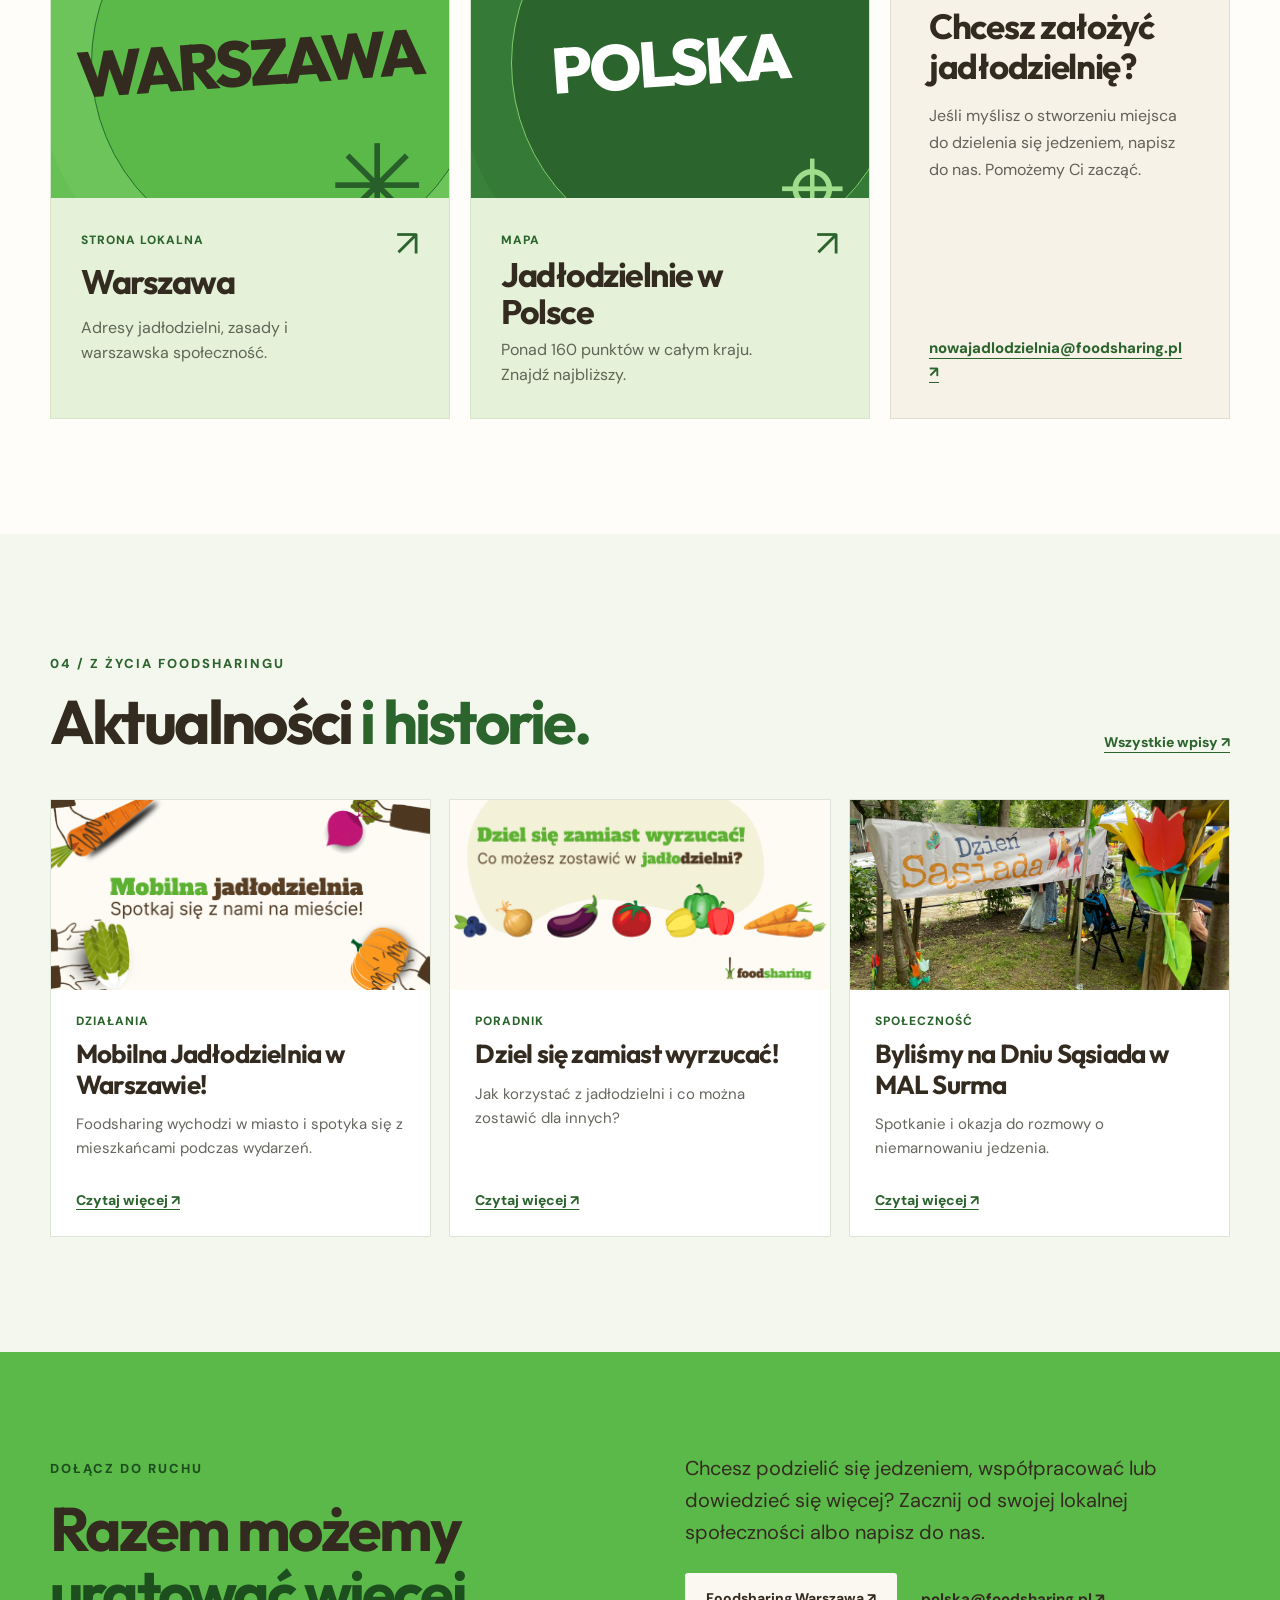
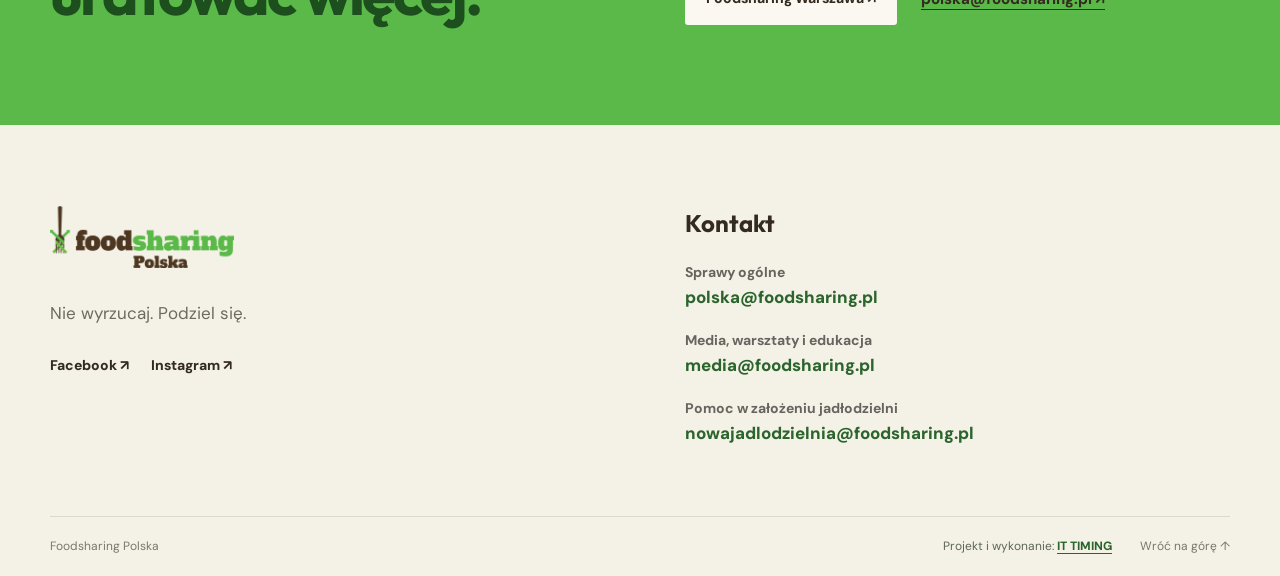
==== commit 82384884: "Add nationwide community fridge map on OpenStreetMap New /jadlodzielnie/ page (theme 0.3.0) with Lea" ====
--- a/index.html
+++ b/index.html
@@ -16,12 +16,12 @@
   <header class="header" id="top"><div class="wrap header-inner">
     <a href="#top" class="brand" aria-label="Foodsharing Polska — początek strony"><img src="assets/foodsharing-polska.png" alt="Foodsharing Polska" width="184" height="63"></a>
     <button class="menu-toggle" type="button" aria-label="Otwórz menu" aria-controls="main-nav" aria-expanded="false"><span></span><span></span><span></span></button>
-    <nav class="nav" id="main-nav" aria-label="Menu główne"><a href="#o-nas">O nas</a><a href="#jak-to-dziala">Jak to działa</a><a href="#miasta">Miasta</a><a href="#aktualnosci">Aktualności</a><a href="#kontakt">Kontakt</a><a class="nav-social" href="#dolacz">Dołącz do nas ↗</a></nav>
+    <nav class="nav" id="main-nav" aria-label="Menu główne"><a href="#o-nas">O nas</a><a href="#jak-to-dziala">Jak to działa</a><a href="jadlodzielnie/">Mapa jadłodzielni</a><a href="#aktualnosci">Aktualności</a><a href="#kontakt">Kontakt</a><a class="nav-social" href="#dolacz">Dołącz do nas ↗</a></nav>
   </div></header>
 
   <main id="main">
     <section class="home-hero" aria-labelledby="home-title"><div class="wrap home-hero-grid">
-      <div class="home-hero-copy"><span class="eyebrow"><span class="dot"></span> Foodsharing Polska</span><h1 id="home-title">Nie wyrzucaj.<br><em>Podziel się.</em></h1><p>Pełnowartościowe jedzenie może trafić do ludzi zamiast do kosza. Razem ratujemy żywność, dzielimy się nią i tworzymy miejsca dostępne dla każdego.</p><div class="actions"><a class="btn btn-primary" href="#jak-to-dziala">Zobacz, jak to działa <span aria-hidden="true">↗</span></a><a class="text-link" href="#miasta">Znajdź jadłodzielnię ↓</a></div><span class="home-hero-caption">Dobro wraca. Jedzenie też może krążyć.</span></div>
+      <div class="home-hero-copy"><span class="eyebrow"><span class="dot"></span> Foodsharing Polska</span><h1 id="home-title">Nie wyrzucaj.<br><em>Podziel się.</em></h1><p>Pełnowartościowe jedzenie może trafić do ludzi zamiast do kosza. Razem ratujemy żywność, dzielimy się nią i tworzymy miejsca dostępne dla każdego.</p><div class="actions"><a class="btn btn-primary" href="#jak-to-dziala">Zobacz, jak to działa <span aria-hidden="true">↗</span></a><a class="text-link" href="jadlodzielnie/">Znajdź jadłodzielnię ↗</a></div><span class="home-hero-caption">Dobro wraca. Jedzenie też może krążyć.</span></div>
       <div class="home-hero-visual" aria-hidden="true"><div class="home-halo"></div><img src="assets/foodsharing-bag.svg" alt="" width="620" height="620"><div class="hero-stamp">DZIEL SIĘ<br>TYM, CO DOBRE <span>✳</span></div><span class="hero-spark spark-one">✳</span><span class="hero-spark spark-two">✳</span></div>
     </div></section>
 
@@ -33,13 +33,13 @@
 
     <section class="home-quote" aria-label="Idea Foodsharingu"><div class="wrap"><span aria-hidden="true">“</span><blockquote>Jadłodzielnia jest dla <em>wszystkich.</em></blockquote><p>Możesz przynieść jedzenie. Możesz je zabrać. Możesz zrobić jedno i drugie.</p></div></section>
 
-    <section class="section home-cities" id="miasta" aria-labelledby="cities-title"><div class="wrap"><div class="home-section-top"><span class="label">03 / Miasta</span><h2 id="cities-title">Foodsharing <em>blisko Ciebie.</em></h2><p>Zobacz lokalną stronę, sprawdź adresy jadłodzielni i dowiedz się, co dzieje się w Twojej okolicy.</p></div><div class="city-grid"><a class="city-card" href="warszawa/"><div class="city-card-art" aria-hidden="true"><span class="city-ring"></span><span class="city-art-text">WARSZAWA</span><span class="city-art-star">✳</span></div><div class="city-card-bottom"><div><span>Strona lokalna</span><h3>Warszawa</h3><p>Adresy jadłodzielni, zasady i warszawska społeczność.</p></div><span class="city-arrow" aria-hidden="true">↗</span></div></a><div class="city-invite"><span class="label">Twoja okolica</span><h3>Chcesz założyć jadłodzielnię?</h3><p>Jeśli myślisz o stworzeniu miejsca do dzielenia się jedzeniem, napisz do nas. Pomożemy Ci zacząć.</p><a href="mailto:nowajadlodzielnia@foodsharing.pl">nowajadlodzielnia@foodsharing.pl ↗</a></div></div></div></section>
+    <section class="section home-cities" id="miasta" aria-labelledby="cities-title"><div class="wrap"><div class="home-section-top"><span class="label">03 / Miasta</span><h2 id="cities-title">Foodsharing <em>blisko Ciebie.</em></h2><p>Zobacz lokalną stronę, sprawdź adresy jadłodzielni i dowiedz się, co dzieje się w Twojej okolicy.</p></div><div class="city-grid"><a class="city-card" href="warszawa/"><div class="city-card-art" aria-hidden="true"><span class="city-ring"></span><span class="city-art-text">WARSZAWA</span><span class="city-art-star">✳</span></div><div class="city-card-bottom"><div><span>Strona lokalna</span><h3>Warszawa</h3><p>Adresy jadłodzielni, zasady i warszawska społeczność.</p></div><span class="city-arrow" aria-hidden="true">↗</span></div></a><a class="city-card city-card-map" href="jadlodzielnie/"><div class="city-card-art" aria-hidden="true"><span class="city-ring"></span><span class="city-art-text">POLSKA</span><span class="city-art-star">⌖</span></div><div class="city-card-bottom"><div><span>Mapa</span><h3>Jadłodzielnie w Polsce</h3><p>Ponad 160 punktów w całym kraju. Znajdź najbliższy.</p></div><span class="city-arrow" aria-hidden="true">↗</span></div></a><div class="city-invite"><span class="label">Twoja okolica</span><h3>Chcesz założyć jadłodzielnię?</h3><p>Jeśli myślisz o stworzeniu miejsca do dzielenia się jedzeniem, napisz do nas. Pomożemy Ci zacząć.</p><a href="mailto:nowajadlodzielnia@foodsharing.pl">nowajadlodzielnia@foodsharing.pl ↗</a></div></div></div></section>
 
     <section class="section home-news" id="aktualnosci" aria-labelledby="news-title"><div class="wrap"><div class="news-heading"><div><span class="label">04 / Z życia Foodsharingu</span><h2 id="news-title">Aktualności <em>i historie.</em></h2></div><a href="https://www.foodsharing.pl/#news" target="_blank" rel="noopener noreferrer">Wszystkie wpisy ↗</a></div><div class="news-grid"><a class="news-card" href="https://www.foodsharing.pl/aktualnosci/mobilna-jadlodzielnia-w-warszawie/" target="_blank" rel="noopener noreferrer"><img class="news-image" src="assets/aktualnosc-mobilna-jadlodzielnia.png" alt="Grafika Mobilna jadłodzielnia — spotkaj się z nami na mieście" width="768" height="384" loading="lazy"><span class="news-tag">Działania</span><h3>Mobilna Jadłodzielnia w Warszawie!</h3><p>Foodsharing wychodzi w miasto i spotyka się z mieszkańcami podczas wydarzeń.</p><span class="news-read">Czytaj więcej ↗</span></a><a class="news-card" href="https://www.foodsharing.pl/aktualnosci/dziel-sie-zamiast-wyrzucac/" target="_blank" rel="noopener noreferrer"><img class="news-image" src="assets/aktualnosc-dziel-sie.png" alt="Grafika Dziel się zamiast wyrzucać — co możesz zostawić w jadłodzielni" width="768" height="384" loading="lazy"><span class="news-tag">Poradnik</span><h3>Dziel się zamiast wyrzucać!</h3><p>Jak korzystać z jadłodzielni i co można zostawić dla innych?</p><span class="news-read">Czytaj więcej ↗</span></a><a class="news-card" href="https://www.foodsharing.pl/aktualnosci/bylismy-na-dniu-sasiada-w-mal-surma/" target="_blank" rel="noopener noreferrer"><img class="news-image" src="assets/aktualnosc-dzien-sasiada.jpg" alt="Baner Dnia Sąsiada podczas spotkania w MAL Surma" width="2048" height="1536" loading="lazy"><span class="news-tag">Społeczność</span><h3>Byliśmy na Dniu Sąsiada w MAL Surma</h3><p>Spotkanie i okazja do rozmowy o niemarnowaniu jedzenia.</p><span class="news-read">Czytaj więcej ↗</span></a></div></div></section>
 
     <section class="home-join" id="dolacz"><div class="wrap home-join-grid"><div><span class="label">Dołącz do ruchu</span><h2>Razem możemy<br><em>uratować więcej.</em></h2></div><div><p>Chcesz podzielić się jedzeniem, współpracować lub dowiedzieć się więcej? Zacznij od swojej lokalnej społeczności albo napisz do nas.</p><div class="home-join-actions"><a class="btn btn-light" href="warszawa/">Foodsharing Warszawa ↗</a><a class="join-email" href="mailto:polska@foodsharing.pl">polska@foodsharing.pl ↗</a></div></div></div></section>
   </main>
 
-  <footer class="footer" id="kontakt"><div class="wrap footer-grid"><div><a href="#top" class="brand" aria-label="Foodsharing Polska — wróć na górę"><img src="assets/foodsharing-polska.png" alt="Foodsharing Polska" width="184" height="63"></a><p>Nie wyrzucaj. Podziel się.</p><div class="footer-social"><a href="https://www.facebook.com/FoodsharingPolska" target="_blank" rel="noopener noreferrer">Facebook ↗</a><a href="https://www.instagram.com/explore/tags/foodsharingpolska/" target="_blank" rel="noopener noreferrer">Instagram ↗</a></div></div><div class="contact"><h2>Kontakt</h2><p>Sprawy ogólne<br><a href="mailto:polska@foodsharing.pl">polska@foodsharing.pl</a></p><p>Media, warsztaty i edukacja<br><a href="mailto:media@foodsharing.pl">media@foodsharing.pl</a></p><p>Pomoc w założeniu jadłodzielni<br><a href="mailto:nowajadlodzielnia@foodsharing.pl">nowajadlodzielnia@foodsharing.pl</a></p></div></div><div class="wrap footer-bottom"><span>Foodsharing Polska</span><span class="footer-credit">Projekt i wykonanie: <a href="https://it-timing.eu/">IT TIMING</a></span><a href="#top">Wróć na górę ↑</a></div></footer>
+  <footer class="footer" id="kontakt"><div class="wrap footer-grid"><div><a href="#top" class="brand" aria-label="Foodsharing Polska — wróć na górę"><img src="assets/foodsharing-polska.png" alt="Foodsharing Polska" width="184" height="63"></a><p>Nie wyrzucaj. Podziel się.</p><div class="footer-social"><a href="https://www.facebook.com/FoodsharingPolska" target="_blank" rel="noopener noreferrer">Facebook ↗</a><a href="https://www.instagram.com/explore/tags/foodsharingpolska/" target="_blank" rel="noopener noreferrer">Instagram ↗</a></div></div><div class="contact"><h2>Kontakt</h2><p>Sprawy ogólne<br><a href="mailto:polska@foodsharing.pl">polska@foodsharing.pl</a></p><p>Media, warsztaty i edukacja<br><a href="mailto:media@foodsharing.pl">media@foodsharing.pl</a></p><p>Pomoc w założeniu jadłodzielni<br><a href="mailto:nowajadlodzielnia@foodsharing.pl">nowajadlodzielnia@foodsharing.pl</a></p></div></div><div class="wrap footer-bottom"><span>Foodsharing Polska</span><span class="footer-credit">Projekt i wykonanie: <a href="https://it-timing.eu/" target="_blank" rel="noopener noreferrer">IT TIMING</a></span><a href="#top">Wróć na górę ↑</a></div></footer>
 </body>
 </html>
--- a/home.css
+++ b/home.css
@@ -42,7 +42,7 @@
 .home-quote p{color:#d6d2c8;font-size:17px;margin:0}
 .home-cities{background:#fffdfa}
 .home-cities .home-section-top{grid-template-columns:1fr .75fr}
-.city-grid{display:grid;grid-template-columns:1.25fr .75fr;gap:20px}
+.city-grid{display:grid;grid-template-columns:1fr 1fr .85fr;gap:20px}
 .city-card{text-decoration:none;background:#e5f1d8;border:1px solid #d5e6c8;display:block;transition:transform .2s}
 .city-card:hover{transform:translateY(-5px)}
 .city-card-art{height:270px;position:relative;overflow:hidden;background:var(--green);display:grid;place-items:center}
@@ -82,7 +82,7 @@
 .join-email{font-size:15px;font-weight:800;text-underline-offset:5px}
 .footer-social{display:flex;gap:22px;margin-top:28px;font-size:14px;font-weight:800}
 .footer-social a{text-decoration:none}
-@media(max-width:1000px){.home-hero-grid{grid-template-columns:1fr 1fr}.home-hero-visual{transform:scale(.85)}.home-how-grid{gap:45px}.city-grid{grid-template-columns:1fr 1fr}}
+@media(max-width:1000px){.home-hero-grid{grid-template-columns:1fr 1fr}.home-hero-visual{transform:scale(.85)}.home-how-grid{gap:45px}.city-grid{grid-template-columns:1fr 1fr}.city-invite{grid-column:1/-1}}
 @media(max-width:760px){
   .home-hero-grid,.home-section-top,.home-how-grid,.city-grid,.home-join-grid{display:block}
   .home-hero-copy{padding:65px 0 0}
@@ -111,3 +111,8 @@
   .home-join p{font-size:18px}
 }
 @media(max-width:420px){.home-hero-visual{transform:scale(.64);margin:-60px 0 -80px}.hero-stamp{right:-50px}.home-hero h1{font-size:58px}.home-ribbon span:nth-child(4){display:none}.home-how-list>div{grid-template-columns:35px 1fr;gap:15px}.city-card-bottom{padding:22px}.city-art-text{font-size:46px}.city-invite{padding:28px}.home-news h2{font-size:43px}}
+.city-card-map .city-card-art{background:var(--green-dark)}
+.city-card-map .city-ring{border-color:#7fcf6c;box-shadow:0 0 0 55px #357a36,0 0 0 110px #3a823b}
+.city-card-map .city-art-text{color:#fff}
+.city-card-map .city-art-star{color:#9fdc8c}
+.city-card-map h3{line-height:1.1}
